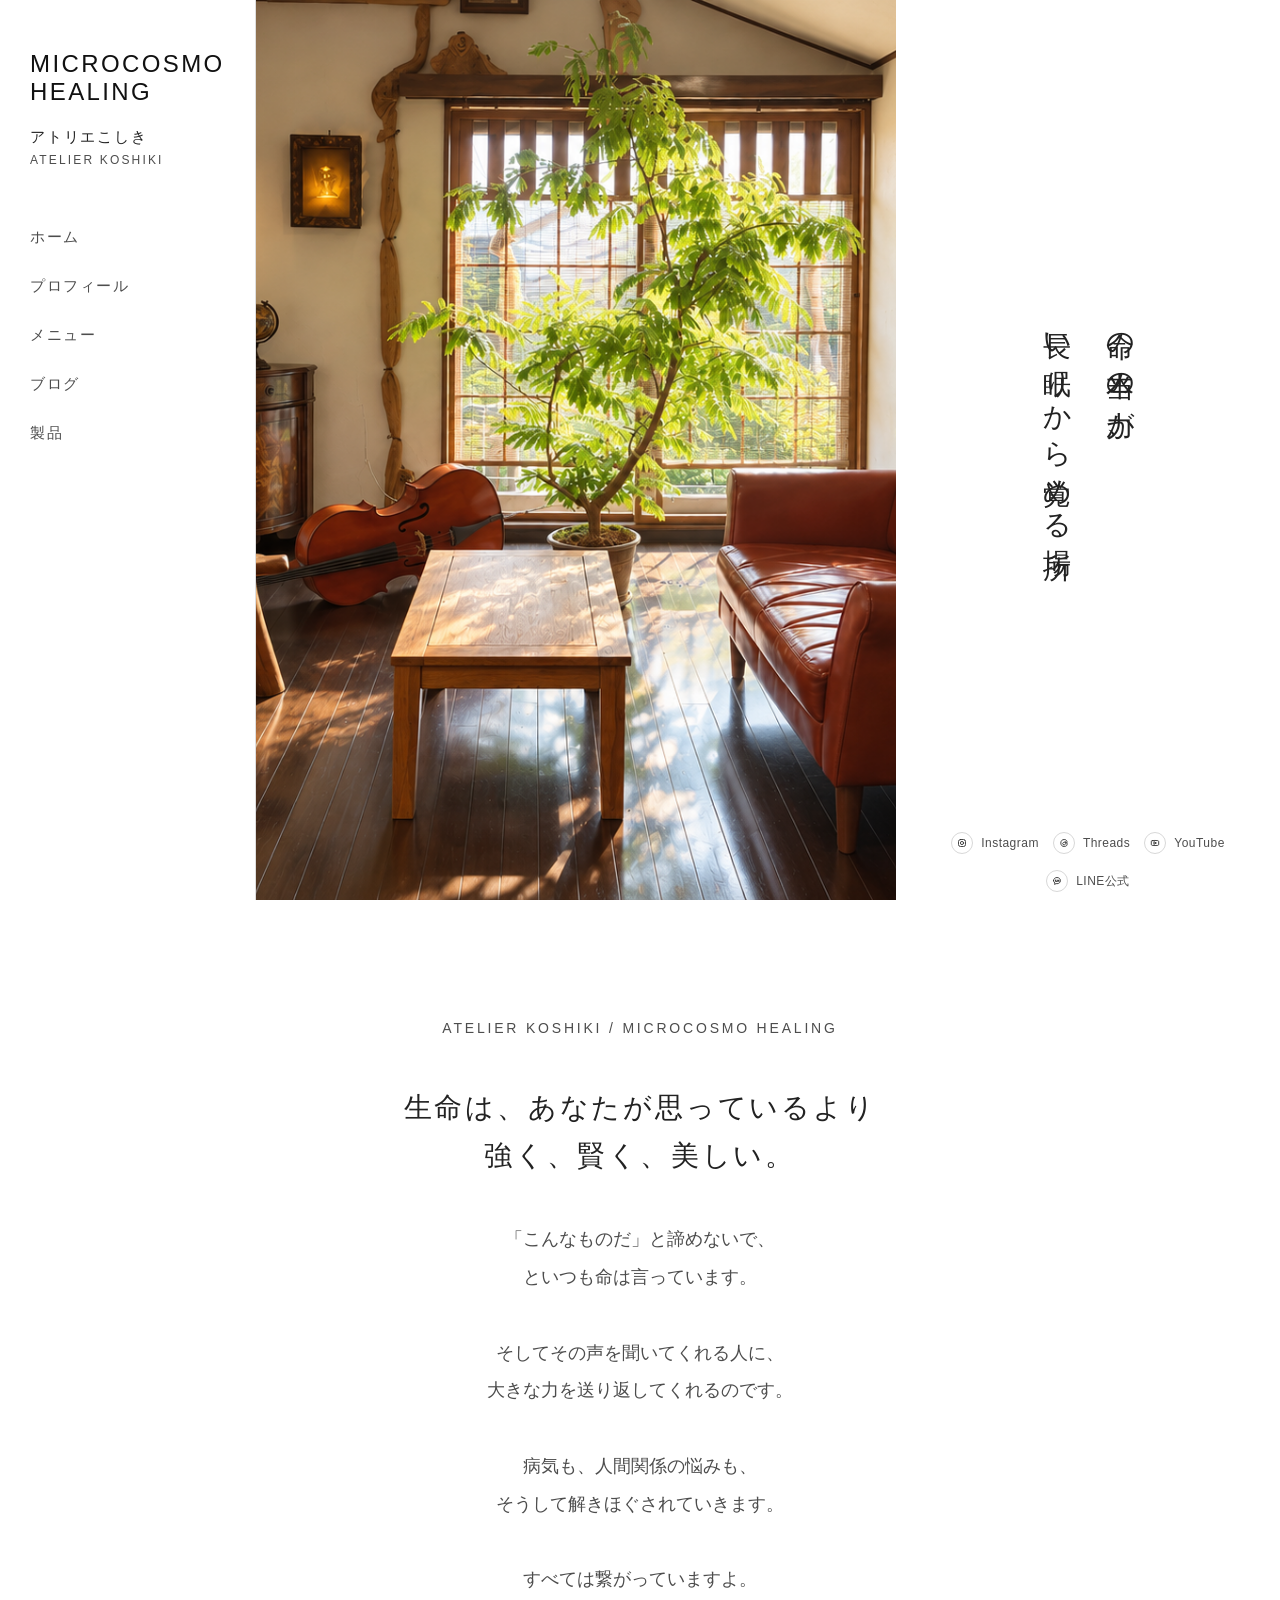
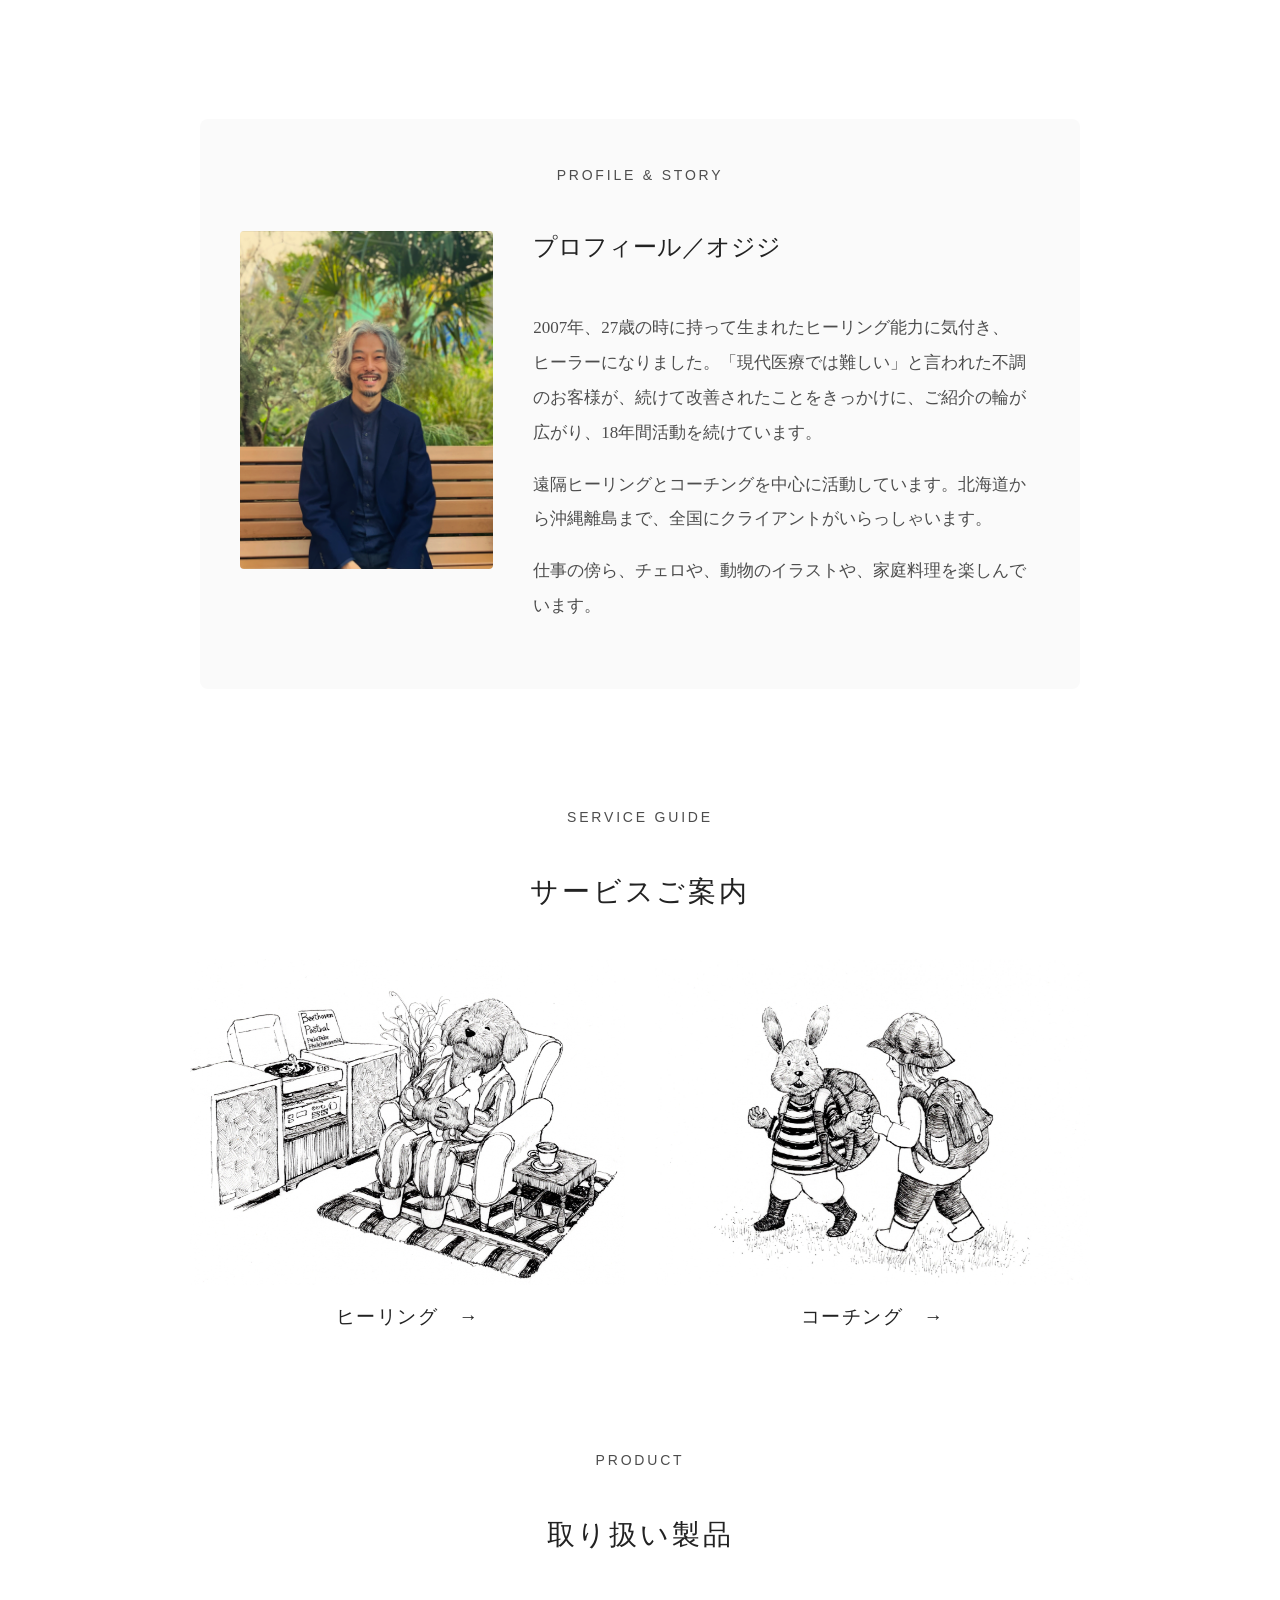
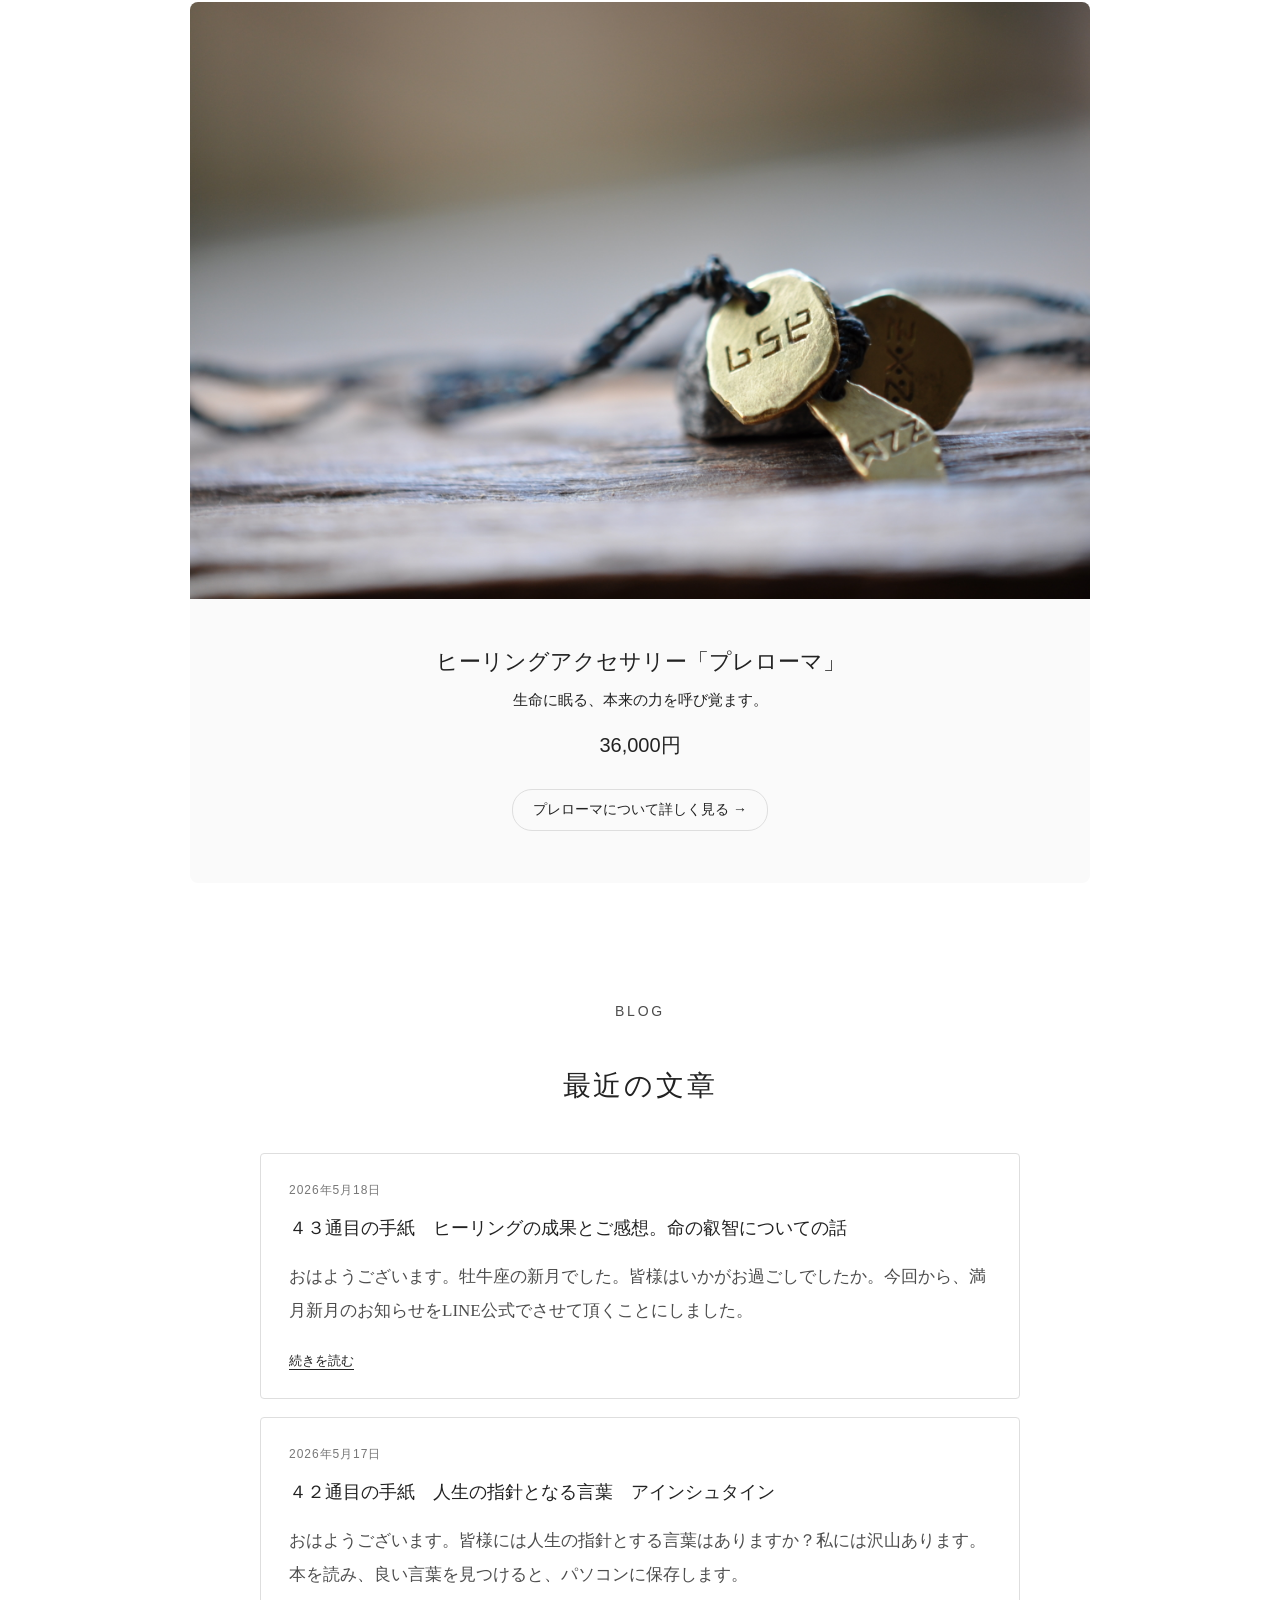
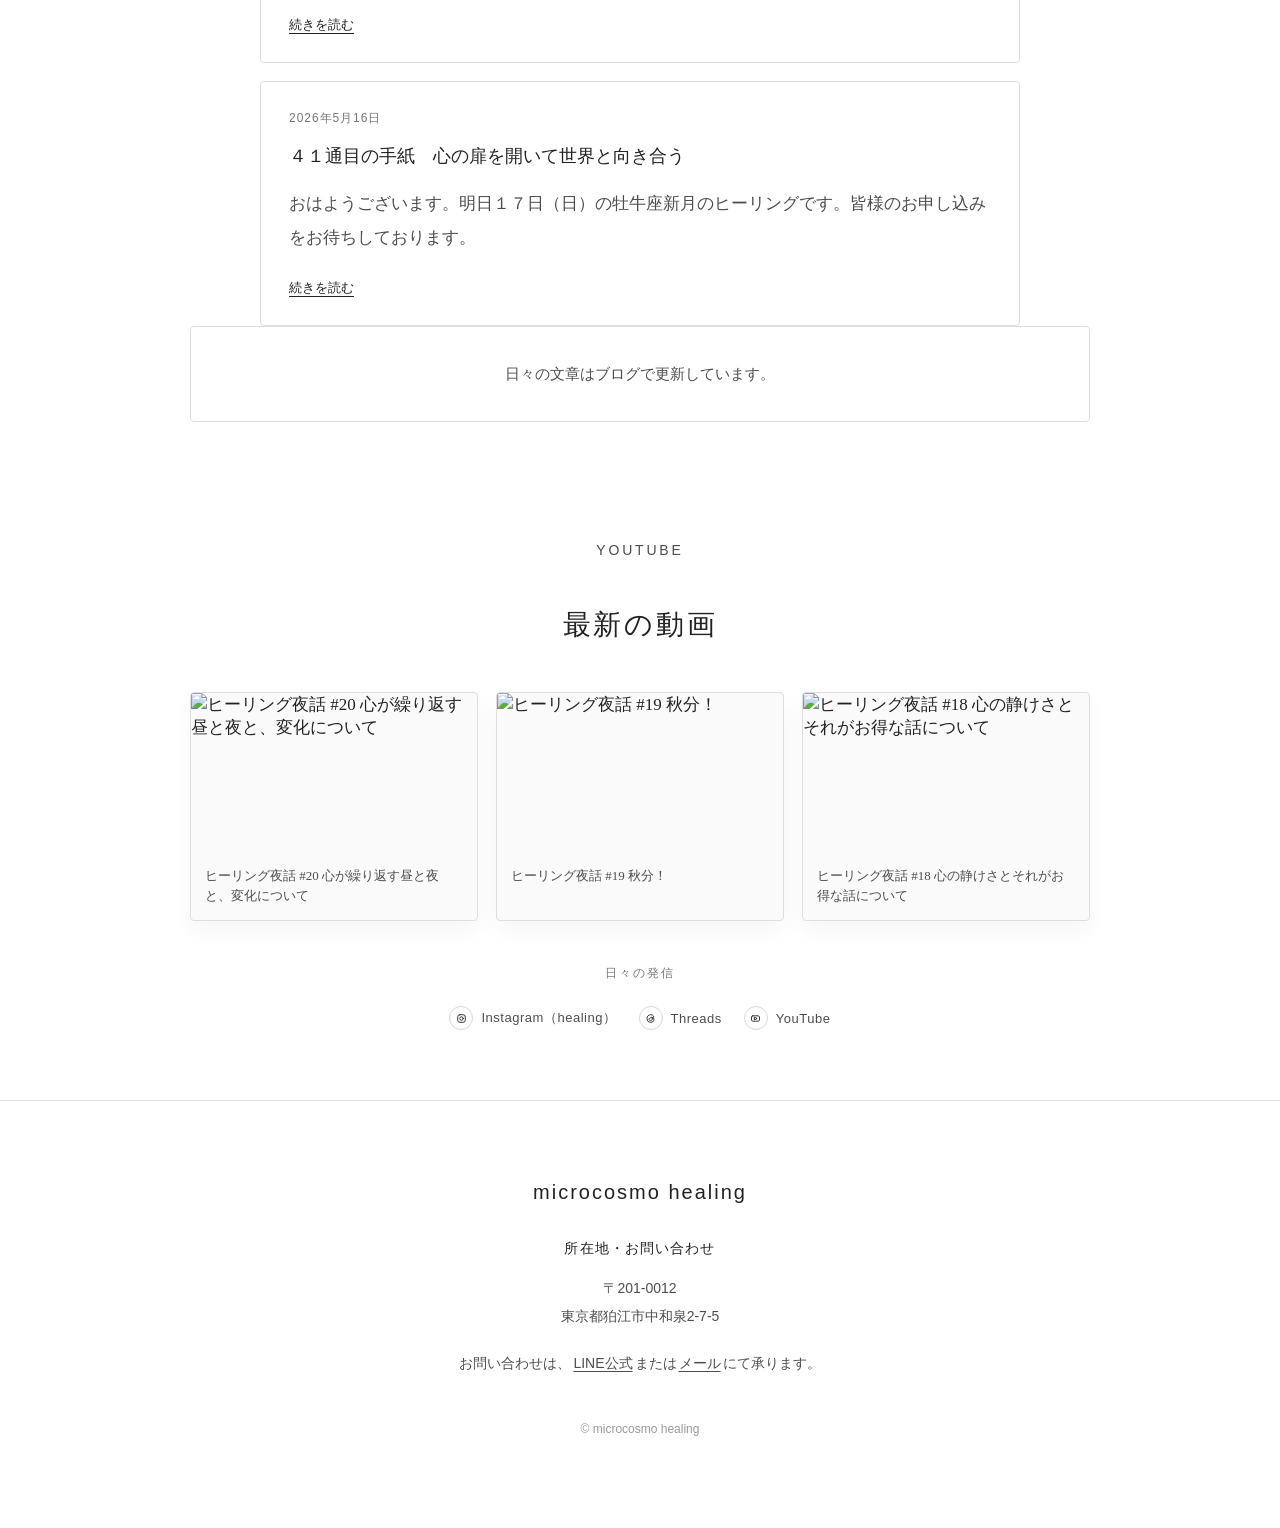
==== index.html @ afe5baf4 "Simplify Preloma product section" ====
<!DOCTYPE html>
<html lang="ja">
<head>
<meta charset="UTF-8">
<meta name="viewport" content="width=device-width, initial-scale=1.0">
<title>アトリエこしき | MICROCOSMO HEALING</title>
<script src="./analytics.js" defer></script>
<style>
  :root {
    --text-color: #222222;
    --text-light: #4d4d4d;
    --bg-color: #ffffff;
    --accent: #171717;
    --border: #dedede;
    --space-large: 120px;
    --space-small: 48px;
  }
  
  body {
    margin: 0;
    padding: 0;
    background-color: var(--bg-color);
    color: var(--text-color);
    font-family: "Yu Mincho", "MS Mincho", "Hiragino Mincho ProN", serif;
    font-size: 17px;
    overflow-x: hidden;
    line-break: strict;
  }

  /* --- Hero Section --- */
  .hero-container {
    display: grid;
    grid-template-columns: 1fr 2.5fr 1.5fr;
    min-height: 100svh;
    width: 100vw;
  }

  .sidebar {
    padding: 50px 30px;
    display: flex;
    flex-direction: column;
    border-right: 1px solid var(--border);
    position: relative;
    background-color: var(--bg-color);
    z-index: 10;
  }
  
  .logo {
    font-size: 24px;
    letter-spacing: 0.1em;
    font-weight: normal;
    margin-bottom: 80px;
    font-family: "Yu Gothic", "Meiryo", sans-serif;
    color: #111;
  }

  .brand-koshiki {
    color: var(--text-light);
    font-family: "Yu Gothic", "Meiryo", sans-serif;
    font-size: 12px;
    letter-spacing: 0.18em;
    line-height: 1.7;
    margin: -62px 0 58px;
  }

  .brand-koshiki span {
    color: var(--text-color);
    display: block;
    font-size: 15px;
    letter-spacing: 0.12em;
  }
  
  .menu {
    display: flex;
    flex-direction: column;
    gap: 30px;
  }

  .menu-group {
    display: flex;
    flex-direction: column;
    gap: 12px;
  }
  
  .menu a {
    text-decoration: none;
    color: var(--text-light);
    font-size: 15px;
    letter-spacing: 0.1em;
    font-family: "Yu Gothic", "Meiryo", sans-serif;
    transition: color 0.3s, background-color 0.3s, border-color 0.3s;
  }
  
  .menu a:hover {
    color: #000000;
  }

  .menu-group .menu-sub {
    font-size: 13px;
    opacity: 0.78;
    padding-left: 18px;
  }

  .booking-menu {
    margin-top: auto;
    padding-top: 56px;
  }
  
  .line-button {
    display: inline-block;
    background-color: #06c755;
    color: white;
    text-decoration: none;
    font-family: "Yu Gothic", "Meiryo", sans-serif;
    font-weight: bold;
    font-size: 14px;
    padding: 12px 24px;
    border-radius: 20px;
    transition: opacity 0.2s;
    text-align: center;
    box-shadow: 0 4px 12px rgba(6, 199, 85, 0.28);
  }
  
  .line-button:hover {
    opacity: 0.8;
  }

  .text-link {
    color: var(--text-color);
    text-decoration: underline;
    text-decoration-thickness: 1px;
    text-underline-offset: 4px;
  }

  .profile-actions {
    display: flex;
    flex-wrap: wrap;
    gap: 14px;
    margin-top: 24px;
  }

  .secondary-button {
    display: inline-block;
    color: var(--text-color);
    border: 1px solid var(--border);
    text-decoration: none;
    font-family: "Yu Gothic", "Meiryo", sans-serif;
    font-size: 14px;
    padding: 11px 20px;
    border-radius: 20px;
    transition: border-color 0.2s, color 0.2s;
  }

  .secondary-button:hover {
    border-color: #bbb;
    color: #000;
  }

  .quiet-cta {
    display: flex;
    justify-content: center;
    flex-wrap: wrap;
    gap: 14px;
    margin-top: var(--space-small);
  }

  .recommend-note {
    color: var(--text-light);
    font-size: 15px;
    line-height: 2;
    margin: var(--space-small) 0 0;
    text-align: center;
  }

  .intro-note {
    text-align: center;
    color: var(--text-light);
    font-size: 15px;
    line-height: 2;
    margin-bottom: var(--space-small);
  }

  .bridge-note {
    color: var(--text-light);
    font-size: 15.5px;
    line-height: 2.1;
    max-width: 680px;
    margin: 0 auto var(--space-small);
    text-align: center;
  }

  .bridge-note strong {
    color: var(--text-color);
    font-weight: normal;
  }

  .quiet-message {
    max-width: 760px;
    margin: 0 auto;
    text-align: center;
  }

  .quiet-message h2 {
    font-size: 25px;
    font-weight: normal;
    letter-spacing: 0.1em;
    line-height: 1.8;
    margin: 0 0 var(--space-small);
  }

  .quiet-message p {
    color: var(--text-light);
    font-size: 15.5px;
    line-height: 2.15;
    margin: 0 auto var(--space-small);
    max-width: 650px;
  }

  .fit-list {
    display: grid;
    gap: 14px;
    list-style: none;
    margin: var(--space-small) auto 0;
    max-width: 620px;
    padding: 0;
    text-align: left;
  }

  .fit-list li {
    border-left: 2px solid var(--border);
    color: var(--text-light);
    font-size: 15.5px;
    line-height: 1.9;
    padding-left: 18px;
  }

  .trial-copy {
    text-align: center;
    color: var(--text-light);
    font-size: 15.5px;
    line-height: 2;
    margin: 0 auto;
    max-width: 560px;
  }

  .dandelion-accent {
    display: block;
    width: min(72vw, 375px);
    height: auto;
    margin: 0 auto var(--space-small);
    opacity: 0.92;
  }

  .keep-line {
    display: inline-block;
  }

  .target-groups {
    display: grid;
    grid-template-columns: repeat(3, 1fr);
    gap: 34px;
    max-width: 780px;
    margin: 0 auto;
  }

  #voices {
    max-width: 1080px;
  }

  #voices .target-groups {
    max-width: 1040px;
    gap: 30px;
  }

  .target-group h3 {
    color: var(--text-color);
    font-size: 17px;
    font-weight: normal;
    letter-spacing: 0.08em;
    margin: 0 0 18px;
    padding-bottom: 12px;
    border-bottom: 1px solid var(--border);
  }

  .target-group h3 span {
    display: inline-block;
    color: var(--text-light);
    font-family: "Yu Gothic", "Meiryo", sans-serif;
    font-size: 12px;
    letter-spacing: 0.04em;
    line-height: 1.7;
    margin-top: 6px;
  }

  .target-list {
    display: grid;
    gap: 14px;
    padding: 0;
    list-style: none;
  }

  .target-list li {
    color: var(--text-light);
    font-size: 15.5px;
    line-height: 1.9;
    padding: 0 0 0 18px;
    position: relative;
  }

  .target-list strong {
    color: var(--text-color);
    font-weight: 700;
    background: linear-gradient(transparent 62%, rgba(6, 199, 85, 0.18) 62%);
  }

  .target-list li::before {
    content: "";
    width: 5px;
    height: 5px;
    border-radius: 50%;
    background: var(--accent);
    opacity: 0.75;
    position: absolute;
    left: 0;
    top: 12px;
  }

  .concept-detail {
    max-width: 760px;
    margin: var(--space-small) auto 0;
    color: var(--text-color);
    font-size: 16px;
    line-height: 2.1;
    text-align: center;
  }

  .concept-detail p {
    margin: 0 0 var(--space-small);
  }

  .concept-list {
    list-style: none;
    margin: var(--space-small) auto 0;
    padding: 0;
  }

  .concept-list li {
    color: var(--text-light);
    font-size: 15.5px;
    line-height: 2;
  }

  .expectation-title {
    font-size: 22px;
    font-weight: normal;
    letter-spacing: 0.1em;
    line-height: 1.7;
    margin: 0 0 var(--space-small);
  }

  .expectation-title.green {
    color: #1f8f55;
  }

  .expectation-title.pink {
    color: #d36b88;
  }

  .expectation-grid {
    display: grid;
    grid-template-columns: 1fr 1fr;
    gap: 48px;
    max-width: 820px;
    margin: 0 auto;
  }

  .expectation-grid .concept-detail {
    margin: 0 auto;
  }

  .thought-list {
    margin: 26px auto;
    padding: 26px 30px;
    max-width: 560px;
    background: #fafafa;
    border-left: 2px solid var(--border);
    color: var(--text-color);
    line-height: 2;
  }

  .blog-intro {
    text-align: center;
    color: var(--text-light);
    font-size: 17px;
    line-height: 2;
    max-width: 680px;
    margin: 0 auto var(--space-small);
  }

  .blog-grid {
    display: grid;
    grid-template-columns: 1fr;
    gap: 18px;
    max-width: 760px;
    margin: 0 auto;
  }

  .blog-card {
    border: 1px solid var(--border);
    padding: 28px;
    background: var(--bg-color);
    border-radius: 4px;
    display: flex;
    flex-direction: column;
    min-height: 0;
  }

  .blog-card h3 {
    font-size: 18px;
    font-weight: normal;
    line-height: 1.7;
    margin: 0 0 16px;
  }

  .blog-date {
    color: #777;
    font-family: "Yu Gothic", "Meiryo", sans-serif;
    font-size: 12px;
    letter-spacing: 0.08em;
    margin-bottom: 14px;
  }

  .blog-card p {
    color: var(--text-light);
    font-size: 17px;
    line-height: 2;
    margin: 0 0 24px;
  }

  .blog-card h3 a {
    color: var(--text-color);
    text-decoration: none;
  }

  .blog-card h3 a:hover {
    text-decoration: underline;
    text-underline-offset: 5px;
  }

  .read-more {
    color: var(--text-color);
    font-family: "Yu Gothic", "Meiryo", sans-serif;
    font-size: 13px;
    margin-top: auto;
    text-decoration: underline;
    text-decoration-thickness: 1px;
    text-underline-offset: 4px;
  }

  .blog-fallback {
    border: 1px solid var(--border);
    background: var(--bg-color);
    border-radius: 4px;
    padding: 32px;
    text-align: center;
  }

  .blog-fallback p {
    color: var(--text-light);
    font-size: 15px;
    line-height: 2;
    margin: 0;
  }

  .latest-videos {
    max-width: 980px;
    margin: var(--space-small) auto 0;
    display: grid;
    grid-template-columns: repeat(3, minmax(0, 1fr));
    gap: 18px;
  }

  .latest-video-card {
    display: block;
    overflow: hidden;
    border: 1px solid var(--border);
    border-radius: 4px;
    background: #fafafa;
    box-shadow: 0 10px 24px rgba(0, 0, 0, 0.04);
    color: inherit;
    text-decoration: none;
  }

  .latest-video-card img {
    display: block;
    width: 100%;
    aspect-ratio: 16 / 9;
    object-fit: cover;
  }

  .latest-video-card span {
    display: block;
    padding: 12px 14px 14px;
    color: var(--text-light);
    font-size: 13px;
    line-height: 1.55;
  }

  .youtube-section-title {
    margin-top: var(--space-large);
  }

  .youtube-section-heading {
    margin-bottom: 0;
  }

  .social-section {
    padding: 44px 20px 64px;
    max-width: 900px;
    margin: 0 auto;
    text-align: center;
    font-family: "Yu Gothic", "Meiryo", sans-serif;
  }

  .social-heading {
    color: #777;
    font-size: 12px;
    font-weight: normal;
    letter-spacing: 0.16em;
    margin: 0 0 18px;
  }

  .social-links {
    display: flex;
    justify-content: center;
    align-items: center;
    flex-wrap: wrap;
    gap: 10px 18px;
  }

  .social-link {
    display: inline-flex;
    align-items: center;
    gap: 8px;
    color: var(--text-light);
    text-decoration: none;
    font-size: 13px;
    letter-spacing: 0.04em;
    padding: 6px 2px;
    transition: color 0.2s;
  }

  .social-link:hover {
    color: var(--text-color);
  }

  .social-icon {
    display: inline-flex;
    align-items: center;
    justify-content: center;
    width: 22px;
    height: 22px;
    border: 1px solid #d8d8d8;
    border-radius: 50%;
    color: #333;
    line-height: 1;
    transition: border-color 0.2s, color 0.2s;
  }

  .social-icon svg {
    width: 13px;
    height: 13px;
    display: block;
    stroke: currentColor;
  }

  .social-link:hover .social-icon {
    border-color: #bbb;
    color: #222;
  }

  .hero-social {
    margin-top: 22px;
    padding-top: 18px;
    border-top: 1px solid var(--border);
    font-family: "Yu Gothic", "Meiryo", sans-serif;
  }

  .hero-social .social-heading {
    margin-bottom: 12px;
    text-align: left;
  }

  .hero-social .social-links {
    justify-content: flex-start;
    gap: 8px 14px;
  }

  .hero-social .social-link {
    font-size: 12px;
    padding: 4px 0;
  }

  .hero-social .social-icon {
    width: 20px;
    height: 20px;
  }

  .hero-social .social-icon svg {
    width: 12px;
    height: 12px;
  }

  .image-area {
    background-image: url('images/atelier-koshiki-room.png');
    background-size: cover; 
    background-position: center;
  }

  .text-area {
    display: flex;
    flex-direction: row-reverse;
    justify-content: center;
    align-items: center;
    gap: clamp(32px, 5vw, 72px);
    padding: 40px 40px 96px;
    background-color: var(--bg-color);
    position: relative;
  }

  .hero-heading {
    align-items: flex-start;
    display: flex;
    flex-direction: row-reverse;
    font-family: inherit;
    font-size: 28px;
    font-weight: normal;
    gap: 0.55em;
    letter-spacing: 0.1em;
    line-height: 1.7;
    margin: 0;
    text-align: center;
  }

  .hero-title-main,
  .hero-title-secondary {
    display: block;
    writing-mode: vertical-rl;
  }

  .hero-title-emphasis {
    font-size: inherit;
  }

  .hero-social-visual {
    position: absolute;
    left: 50%;
    bottom: 4px;
    width: max-content;
    max-width: calc(100% - 40px);
    margin: 0;
    padding-top: 0;
    border-top: none;
    transform: translateX(-50%);
    text-align: center;
  }

  .hero-social-visual .social-heading {
    text-align: center;
  }

  .hero-social-visual .social-links {
    justify-content: center;
  }

  .life-statement {
    max-width: 790px;
    margin: 0 auto;
    text-align: center;
  }

  .life-statement h2 {
    font-size: 28px;
    font-weight: normal;
    letter-spacing: 0.1em;
    line-height: 1.7;
    margin: 0 0 42px;
  }

  .life-statement .life-message {
    color: var(--text-light);
    font-size: 18px;
    line-height: 2.1;
    margin: 0 auto;
    max-width: 650px;
  }

  /* --- Common Section Styles --- */
  section {
    padding: 0 20px;
    max-width: 900px;
    margin: var(--space-large) auto 0;
  }

  .section-title {
    font-family: "Yu Gothic", "Meiryo", sans-serif;
    font-size: 14px;
    color: var(--text-light);
    letter-spacing: 0.2em;
    text-align: center;
    margin-bottom: var(--space-small);
    text-transform: uppercase;
  }

  .section-heading {
    text-align: center;
    font-size: 28px;
    letter-spacing: 0.1em;
    margin-bottom: var(--space-small);
    font-weight: normal;
    text-wrap: pretty;
  }

  /* --- Concept Section --- */
  .concept-text {
    text-align: center;
    line-height: 2.2;
    font-size: 16px;
    margin-bottom: var(--space-small);
  }

  /* --- Flow Section --- */
  .flow-container {
    display: flex;
    flex-direction: column;
    gap: 40px;
  }

  .flow-step {
    display: flex;
    align-items: flex-start;
    gap: 30px;
    background: #fafafa;
    padding: 40px;
    border-radius: 4px;
  }

  .step-num {
    font-family: "Yu Gothic", "Meiryo", sans-serif;
    font-size: 32px;
    color: #ddd;
    font-weight: bold;
    line-height: 1;
  }

  .flow-step h3 {
    margin: 0 0 15px 0;
    font-size: 20px;
    font-weight: normal;
  }

  .flow-step p {
    margin: 0;
    line-height: 1.8;
    color: var(--text-light);
  }

  .faq-card h3 {
    color: var(--text-color);
    font-size: 17px !important;
    line-height: 1.7;
  }

  .faq-card p,
  .flow-step p,
  .menu-card p,
  .special-package p {
    color: var(--text-light) !important;
    font-size: 15.5px !important;
    line-height: 1.9 !important;
  }

  /* --- Service guide --- */
  .service-guide-grid {
    display: grid;
    grid-template-columns: 1fr 1fr;
    gap: 30px;
    align-items: start;
  }

  .service-guide-link {
    display: block;
    color: inherit;
    text-align: center;
    text-decoration: none;
  }

  .service-guide-art {
    aspect-ratio: 4 / 3;
    overflow: hidden;
    background: #fff;
  }

  .service-guide-art img {
    display: block;
    width: 100%;
    height: 100%;
    object-fit: cover;
    cursor: pointer;
    transition: opacity 0.2s ease;
  }

  .service-guide-label {
    display: inline-block;
    margin-top: 18px;
    font-size: 19px;
    font-weight: normal;
    letter-spacing: 0.08em;
    line-height: 1.5;
    text-underline-offset: 5px;
  }

  @media (hover: hover) {
    .service-guide-link:hover .service-guide-art img {
      opacity: 0.92;
    }

    .service-guide-link:hover .service-guide-label {
      text-decoration: underline;
      text-decoration-thickness: 1px;
    }
  }

  .profile-content p {
    font-size: 17px !important;
    line-height: 2.05 !important;
  }

  .product-content .product-description {
    font-size: 17px !important;
    line-height: 1.95 !important;
  }

  .menu-items .menu-note {
    display: block;
    padding-left: 1em;
    font-size: 14px;
  }

  @media (max-width: 768px) {
    :root {
      --space-large: 68px;
      --space-small: 34px;
    }
    body {
      font-size: 17px;
      overflow-wrap: normal;
      word-break: normal;
      line-break: strict;
    }
    .service-guide-grid {
      grid-template-columns: 1fr;
      gap: 36px;
    }
    .expectation-grid {
      grid-template-columns: 1fr;
      gap: 42px;
    }
    .hero-container {
      display: grid;
      grid-template-columns: 1fr;
      grid-template-rows: auto 50vh auto;
      height: auto;
    }
    .sidebar {
      border-right: none;
      border-bottom: 1px solid var(--border);
      padding: 30px 20px;
      align-items: center;
    }
    .logo {
      margin-bottom: 30px;
      padding: 0;
      text-align: center;
      font-size: 26px;
    }
    .brand-koshiki { margin: -16px 0 30px; text-align: center; }
    .menu {
      flex-direction: row;
      flex-wrap: wrap;
      justify-content: center;
      margin-bottom: 30px;
      padding: 0;
      gap: 16px 18px;
    }
    .booking-menu {
      margin-top: auto;
      padding-top: 0;
      text-align: center;
    }
    .image-area {
      min-height: 0;
    }
    .text-area {
      padding: 60px 20px 46px;
      flex-direction: column;
      gap: 28px;
    }
    .hero-heading { font-size: 27px; gap: 0.42em; line-height: 1.65; }
    .life-statement h2 { font-size: 27px; line-height: 1.65; }
    .life-statement .life-message { font-size: 17px; }
    .sub-text {
      font-size: 18px;
      line-height: 1.95;
      letter-spacing: 0.03em;
    }
    .menu a { font-size: 14px; letter-spacing: 0.08em; }
    .menu-group { align-items: center; flex-direction: row; gap: 12px; }
    .menu-group .menu-sub { padding-left: 0; }
    section { padding: 0 20px; }
    .section-title { font-size: 15px; }
    .section-heading { font-size: 27px; margin-bottom: var(--space-small); line-height: 1.6; }
    .section-heading,
    .hero-heading,
    .line-button,
    .menu a,
    .target-group h3,
    .menu-card h3,
    .special-package h3,
    .blog-card h3 {
      word-break: keep-all;
      overflow-wrap: normal;
    }
    .hero-social { margin-top: 24px; padding-top: 16px; width: min(100%, 340px); }
    .hero-social .social-heading { text-align: center; }
    .hero-social .social-links { justify-content: center; }
    .hero-social-visual {
      position: static;
      transform: none;
      max-width: 100%;
      width: min(100%, 340px);
    }
    .target-groups { grid-template-columns: 1fr; gap: 30px; max-width: 540px; }
    .target-list { gap: 13px; }
    .thought-list { padding: 22px 20px; }
    .blog-card { min-height: 0; padding: 24px 22px; }
    .blog-card h3 { font-size: 17px; line-height: 1.65; }
    .blog-card p { font-size: 14px; line-height: 1.8; }
    .latest-videos { grid-template-columns: 1fr; gap: 18px; margin-top: var(--space-small); max-width: 520px; }
    .latest-video-card { min-height: 44px; }
    .social-section { padding: var(--space-small) 20px var(--space-large); }
    .social-links { gap: 8px 16px; }
    .social-link { font-size: 14px; }
    .flow-step { flex-direction: column; gap: 15px; padding: 30px 20px; }
    .faq-grid { grid-template-columns: 1fr !important; }
    .faq-card { padding: 24px 20px !important; }
    .faq-card h3 { font-size: 18px !important; }
    .faq-card p,
    .flow-step p,
    .menu-card p,
    .special-package p,
    .profile-content p,
    .product-content p { font-size: 17px !important; line-height: 1.95 !important; }
    .intro-note,
    .bridge-note,
    .quiet-message p,
    .recommend-note,
    .menu-guide,
    .menu-description,
    .concept-detail,
    .concept-text,
    .blog-intro { font-size: 17px; line-height: 2; }
    .quiet-message h2 { font-size: 24px; line-height: 1.7; }
    .fit-list li,
    .trial-copy { font-size: 17px; }
    .dandelion-accent { width: min(82vw, 330px); margin-bottom: var(--space-small); }
    .target-group h3 { font-size: 19px; }
    .target-group h3 span { font-size: 13px; }
    .target-list li,
    .concept-list li { font-size: 17px; line-height: 1.9; }
    .line-button,
    .secondary-button {
      min-height: 48px;
      box-sizing: border-box;
      font-size: 16px;
      border-radius: 24px;
      max-width: 100%;
      white-space: normal;
    }
    .latest-video-card span { font-size: 14px; line-height: 1.65; }
    .menu-card h3 { font-size: 20px; }
    .service-guide-label { margin-top: 16px; font-size: 18px; }
    .expectation-title { font-size: 22px; }
    #concept,
    #menu,
    #blog,
    #product { padding-top: 0 !important; padding-bottom: 0 !important; }
    #profile { margin: var(--space-large) auto 0 !important; padding: var(--space-small) 20px !important; }
    .special-package { padding: var(--space-small) 20px; }
    .special-package h3 {
      font-size: 21px;
      letter-spacing: 0.04em;
      line-height: 1.7;
    }
    .special-package .package-name { font-size: 26px; }
  }

  .menu-card {
    border: 1px solid var(--border);
    padding: 30px;
    display: flex;
    flex-direction: column;
  }

  .menu-card h3 {
    margin: 0 0 10px 0;
    font-size: 18px;
    font-weight: normal;
  }

  .menu-price {
    font-family: "Yu Gothic", "Meiryo", sans-serif;
    font-size: 24px;
    margin-bottom: 15px;
  }

  .menu-price span {
    font-size: 14px;
    margin-left: 5px;
  }

  .menu-card p {
    margin: 0;
    font-size: 14px;
    color: var(--text-light);
    line-height: 1.6;
  }

  .special-package {
    background: #fafafa;
    color: var(--text-color);
    border: 1px solid var(--border);
    padding: 50px;
    text-align: center;
    border-radius: 4px;
  }

  .special-package h3 {
    margin: 0 0 20px 0;
    font-size: 22px;
    font-weight: normal;
    letter-spacing: 0.1em;
    line-height: 1.6;
  }

  .special-package h3 .no-break {
    display: inline-block;
    white-space: nowrap;
  }

  .special-package .package-name {
    color: var(--text-color);
    font-size: 24px;
    letter-spacing: 0.1em;
    margin-bottom: 20px;
    text-align: center;
  }

  .special-package .price {
    font-family: "Yu Gothic", "Meiryo", sans-serif;
    font-size: 36px;
    margin-bottom: 30px;
  }

  .special-package .price span {
    font-size: 16px;
    margin-left: 5px;
  }

  .special-package p {
    font-size: 15px;
    line-height: 2;
    color: var(--text-light);
    margin: 0 auto 15px auto;
    max-width: 600px;
    text-align: left;
  }

  /* --- Footer --- */
  footer {
    text-align: center;
    padding: 80px 20px;
    border-top: 1px solid var(--border);
    font-family: "Yu Gothic", "Meiryo", sans-serif;
  }

  .footer-logo {
    font-size: 20px;
    letter-spacing: 0.1em;
    margin-bottom: 30px;
  }

  .footer-contact {
    font-size: 14px;
    color: var(--text-light);
    line-height: 2;
    margin-bottom: 40px;
  }

  .footer-contact-title {
    color: var(--text-color);
    letter-spacing: 0.08em;
    margin-bottom: 12px;
  }

  .footer-address,
  .footer-inquiry {
    margin: 0;
  }

  .footer-inquiry {
    margin-top: 14px;
  }

  .footer-contact a {
    color: inherit;
    display: inline-block;
    padding: 5px 2px;
    text-decoration: underline;
    text-underline-offset: 3px;
  }

</style>
</head>
<body>

  <!-- ヒーローセクション -->
  <div class="hero-container" id="top">
    <div class="sidebar">
      <div class="logo">MICROCOSMO<br>HEALING</div>
      <div class="brand-koshiki"><span>アトリエこしき</span>ATELIER KOSHIKI</div>
      <nav class="menu">
        <a href="#top">ホーム</a>
        <a href="#profile">プロフィール</a>
        <a href="#menu">メニュー</a>
        <a href="#blog">ブログ</a>
        <a href="#product">製品</a>
      </nav>
    </div>
    <div class="image-area"></div>
    <div class="text-area">
      <h1 class="hero-heading"><span class="hero-title-main"><span class="hero-title-emphasis">命</span>の本当の力が、</span><span class="hero-title-secondary">長い眠りから覚める場所</span></h1>
      <div class="hero-social hero-social-visual" aria-label="SNSリンク">
        <div class="social-links">
          <a class="social-link" href="https://www.instagram.com/ojiji838861/" target="_blank" rel="noopener noreferrer" aria-label="Instagram healing">
            <span class="social-icon" aria-hidden="true">
              <svg viewBox="0 0 24 24" fill="none" stroke-width="1.8" stroke-linecap="round" stroke-linejoin="round">
                <rect x="5" y="5" width="14" height="14" rx="4"></rect>
                <circle cx="12" cy="12" r="3.2"></circle>
                <circle cx="16.7" cy="7.3" r="0.7" fill="currentColor" stroke="none"></circle>
              </svg>
            </span>
            <span>Instagram</span>
          </a>
          <a class="social-link" href="https://www.threads.com/@ojiji838861" target="_blank" rel="noopener noreferrer" aria-label="Threads">
            <span class="social-icon" aria-hidden="true">
              <svg viewBox="0 0 24 24" fill="none" stroke-width="1.8" stroke-linecap="round" stroke-linejoin="round">
                <path d="M18.2 8.6c-1.1-2.3-3-3.6-5.8-3.6-4.1 0-6.8 2.8-6.8 7.1 0 4.2 2.6 6.9 6.8 6.9 3.5 0 5.9-1.9 5.9-4.6 0-2.4-1.9-3.9-5-3.9-2.4 0-4 1.1-4 2.8 0 1.4 1.1 2.4 2.8 2.4 2.2 0 3.5-1.5 3.5-4"></path>
                <path d="M14.2 9.6c1.6.2 3 .7 4.2 1.5"></path>
              </svg>
            </span>
            <span>Threads</span>
          </a>
          <a class="social-link" href="https://www.youtube.com/channel/UCF8-MRN8sAWfQBS_Z3cdmgA" target="_blank" rel="noopener noreferrer" aria-label="YouTube">
            <span class="social-icon" aria-hidden="true">
              <svg viewBox="0 0 24 24" fill="none" stroke-width="1.8" stroke-linecap="round" stroke-linejoin="round">
                <path d="M6.5 7.2c3.6-.4 7.4-.4 11 0 1 .1 1.8.9 1.9 1.9.2 1.9.2 3.9 0 5.8-.1 1-.9 1.8-1.9 1.9-3.6.4-7.4.4-11 0-1-.1-1.8-.9-1.9-1.9-.2-1.9-.2-3.9 0-5.8.1-1 .9-1.8 1.9-1.9Z"></path>
                <path d="m10.5 9.7 4.4 2.3-4.4 2.3Z"></path>
              </svg>
            </span>
            <span>YouTube</span>
          </a>
          <a class="social-link" href="https://lin.ee/x2WpMEs" target="_blank" rel="noopener noreferrer" aria-label="LINE公式">
            <span class="social-icon" aria-hidden="true">
              <svg viewBox="0 0 24 24" fill="none" stroke-width="1.8" stroke-linecap="round" stroke-linejoin="round">
                <path d="M5 11.2c0-3.4 3.1-6.2 7-6.2s7 2.8 7 6.2-3.1 6.2-7 6.2c-.6 0-1.2-.1-1.8-.2l-3.1 1.6.8-2.8C6.1 14.9 5 13.2 5 11.2Z"></path>
                <path d="M9 10v3h2"></path>
                <path d="M12.2 10v3"></path>
                <path d="M14 13v-3l2 3v-3"></path>
              </svg>
            </span>
            <span>LINE公式</span>
          </a>
        </div>
      </div>
    </div>
  </div>

  <section id="life">
    <div class="section-title">Atelier Koshiki / Microcosmo Healing</div>
    <div class="life-statement">
      <h2>生命は、あなたが思っているより<br>強く、賢く、美しい。</h2>
      <p class="life-message">「こんなものだ」と諦めないで、<br>といつも命は言っています。<br><br>そしてその声を聞いてくれる人に、<br>大きな力を送り返してくれるのです。<br><br>病気も、人間関係の悩みも、<br>そうして解きほぐされていきます。<br><br>すべては繋がっていますよ。</p>
    </div>
  </section>

  <!-- Profile Section -->
  <section id="profile" style="background-color: #fafafa; border-radius: 8px; margin: var(--space-large) auto 0; padding: var(--space-small) 40px; max-width: 800px;">
    <div class="section-title">Profile &amp; Story</div>
    <div class="profile-container" style="display: flex; gap: 40px; align-items: flex-start; flex-wrap: wrap;">
      <div class="profile-image" style="flex: 1; min-width: 250px;">
        <!-- profile.jpg として画像を読み込みます -->
        <img src="HP/profile.jpg?v=20260818-bench" alt="プロフィール写真" style="width: 100%; border-radius: 4px; object-fit: cover; filter: brightness(1.14) contrast(0.96) saturate(1.08);">
      </div>
      <div class="profile-content" style="flex: 2; min-width: 300px;">
        <h3 style="font-size: 24px; margin-top: 0; font-weight: normal; margin-bottom: var(--space-small);">プロフィール／オジジ</h3>
        <p style="color: var(--text-light); line-height: 2; font-size: 15px;">
          2007年、27歳の時に持って生まれたヒーリング能力に気付き、ヒーラーになりました。「現代医療では難しい」と言われた不調のお客様が、続けて改善されたことをきっかけに、ご紹介の輪が広がり、18年間活動を続けています。
        </p>
        <p style="color: var(--text-light); line-height: 2; font-size: 15px;">
          遠隔ヒーリングとコーチングを中心に活動しています。北海道から沖縄離島まで、全国にクライアントがいらっしゃいます。
        </p>
        <p style="color: var(--text-light); line-height: 2; font-size: 15px;">
          仕事の傍ら、チェロや、動物のイラストや、家庭料理を楽しんでいます。
        </p>
      </div>
    </div>
  </section>

  <!-- Service guide -->
  <section id="menu">
    <div class="section-title">Service Guide</div>
    <h2 class="section-heading">サービスご案内</h2>

    <div class="service-guide-grid">
      <a class="service-guide-link" href="healing(2).html" aria-label="ヒーリングページへ">
        <div class="service-guide-art"><img src="images/HPの絵/img20261002_11013363.png" alt="レコードを聞く犬の絵" loading="lazy" decoding="async"></div>
        <span class="service-guide-label">ヒーリング　→</span>
      </a>
      <a class="service-guide-link" href="habit_counseling.html" aria-label="コーチングページへ">
        <div class="service-guide-art"><img src="images/HPの絵/27.png" alt="うさぎと子供がリュックを背負っている絵" loading="lazy" decoding="async"></div>
        <span class="service-guide-label">コーチング　→</span>
      </a>
    </div>

  </section>

  <!-- Product Section -->
  <section id="product">
    <div class="section-title">Product</div>
    <h2 class="section-heading">取り扱い製品</h2>

    <div class="product-container" style="display: flex; flex-direction: column; background-color: #fafafa; border-radius: 8px; overflow: hidden;">
      <div class="product-image" style="width: 100%; min-width: 0;">
        <img src="HP/product.jpg" alt="ヒーリングアクセサリー プレローマ" loading="lazy" decoding="async" style="display: block; width: 100%; height: auto;">
      </div>
      <div class="product-content" style="width: 100%; box-sizing: border-box; min-width: 0; padding: 48px 40px 52px; text-align: center;">
        <h3 style="font-size: 22px; font-weight: normal; margin: 0 0 14px;">ヒーリングアクセサリー「プレローマ」</h3>
        <p style="font-size: 15px; color: var(--text-color); margin: 0 0 22px; white-space: nowrap;">生命に眠る、本来の力を呼び覚ます。</p>
        <div style="font-family: 'Yu Gothic', 'Meiryo', sans-serif; font-size: 20px; margin-bottom: 30px;">36,000<span>円</span></div>
        <a class="secondary-button" href="pleroma.html">プレローマについて詳しく見る →</a>
      </div>
    </div>
  </section>

  <!-- Blog Section -->
  <section id="blog">
    <div class="section-title">Blog</div>
    <h2 class="section-heading">最近の文章</h2>
    <div class="blog-grid" id="blog-posts" aria-live="polite">
      <article class="blog-card">
        <div class="blog-date">2026年5月18日</div>
        <h3><a href="https://atelierkoshiki.blogspot.com/2026/05/blog-post_18.html" target="_blank" rel="noopener noreferrer">４３通目の手紙　ヒーリングの成果とご感想。命の叡智についての話</a></h3>
        <p>おはようございます。牡牛座の新月でした。皆様はいかがお過ごしでしたか。今回から、満月新月のお知らせをLINE公式でさせて頂くことにしました。</p>
        <a class="read-more" href="https://atelierkoshiki.blogspot.com/2026/05/blog-post_18.html" target="_blank" rel="noopener noreferrer">続きを読む</a>
      </article>
      <article class="blog-card">
        <div class="blog-date">2026年5月17日</div>
        <h3><a href="https://atelierkoshiki.blogspot.com/2026/05/blog-post_17.html" target="_blank" rel="noopener noreferrer">４２通目の手紙　人生の指針となる言葉　アインシュタイン</a></h3>
        <p>おはようございます。皆様には人生の指針とする言葉はありますか？私には沢山あります。本を読み、良い言葉を見つけると、パソコンに保存します。</p>
        <a class="read-more" href="https://atelierkoshiki.blogspot.com/2026/05/blog-post_17.html" target="_blank" rel="noopener noreferrer">続きを読む</a>
      </article>
      <article class="blog-card">
        <div class="blog-date">2026年5月16日</div>
        <h3><a href="https://atelierkoshiki.blogspot.com/2026/05/blog-post_16.html" target="_blank" rel="noopener noreferrer">４１通目の手紙　心の扉を開いて世界と向き合う</a></h3>
        <p>おはようございます。明日１７日（日）の牡牛座新月のヒーリングです。皆様のお申し込みをお待ちしております。</p>
        <a class="read-more" href="https://atelierkoshiki.blogspot.com/2026/05/blog-post_16.html" target="_blank" rel="noopener noreferrer">続きを読む</a>
      </article>
    </div>
    <div class="blog-fallback" id="blog-fallback" style="display: none;">
      <p>日々の文章はブログで更新しています。</p>
    </div>
    <div class="section-title youtube-section-title">YouTube</div>
    <h2 class="section-heading youtube-section-heading">最新の動画</h2>
    <div class="latest-videos" id="youtube-videos" aria-label="YouTube最新動画">
      <!-- YOUTUBE_VIDEOS_START -->
      <a class="latest-video-card" href="https://www.youtube.com/watch?v=4PirSkFBMZo" target="_blank" rel="noopener noreferrer" aria-label="ヒーリング夜話 #20 心が繰り返す昼と夜と、変化についてをYouTubeで開く">
        <img src="https://i.ytimg.com/vi/4PirSkFBMZo/hqdefault.jpg" alt="ヒーリング夜話 #20 心が繰り返す昼と夜と、変化について" loading="lazy">
        <span>ヒーリング夜話 #20 心が繰り返す昼と夜と、変化について</span>
      </a>
      <a class="latest-video-card" href="https://www.youtube.com/watch?v=N273OjKnc00" target="_blank" rel="noopener noreferrer" aria-label="ヒーリング夜話 #19 秋分！をYouTubeで開く">
        <img src="https://i.ytimg.com/vi/N273OjKnc00/hqdefault.jpg" alt="ヒーリング夜話 #19 秋分！" loading="lazy">
        <span>ヒーリング夜話 #19 秋分！</span>
      </a>
      <a class="latest-video-card" href="https://www.youtube.com/watch?v=ZjOOtfeBUlw" target="_blank" rel="noopener noreferrer" aria-label="ヒーリング夜話 #18 心の静けさとそれがお得な話についてをYouTubeで開く">
        <img src="https://i.ytimg.com/vi/ZjOOtfeBUlw/hqdefault.jpg" alt="ヒーリング夜話 #18 心の静けさとそれがお得な話について" loading="lazy">
        <span>ヒーリング夜話 #18 心の静けさとそれがお得な話について</span>
      </a>
      <!-- YOUTUBE_VIDEOS_END -->
    </div>
  </section>

  <div class="social-section" aria-labelledby="social-heading">
    <h2 class="social-heading" id="social-heading">日々の発信</h2>
    <div class="social-links">
      <a class="social-link" href="https://www.instagram.com/ojiji838861/" target="_blank" rel="noopener noreferrer" aria-label="Instagram healing">
        <span class="social-icon" aria-hidden="true">
          <svg viewBox="0 0 24 24" fill="none" stroke-width="1.8" stroke-linecap="round" stroke-linejoin="round">
            <rect x="5" y="5" width="14" height="14" rx="4"></rect>
            <circle cx="12" cy="12" r="3.2"></circle>
            <circle cx="16.7" cy="7.3" r="0.7" fill="currentColor" stroke="none"></circle>
          </svg>
        </span>
        <span>Instagram（healing）</span>
      </a>
      <a class="social-link" href="https://www.threads.com/@ojiji838861" target="_blank" rel="noopener noreferrer" aria-label="Threads">
        <span class="social-icon" aria-hidden="true">
          <svg viewBox="0 0 24 24" fill="none" stroke-width="1.8" stroke-linecap="round" stroke-linejoin="round">
            <path d="M18.2 8.6c-1.1-2.3-3-3.6-5.8-3.6-4.1 0-6.8 2.8-6.8 7.1 0 4.2 2.6 6.9 6.8 6.9 3.5 0 5.9-1.9 5.9-4.6 0-2.4-1.9-3.9-5-3.9-2.4 0-4 1.1-4 2.8 0 1.4 1.1 2.4 2.8 2.4 2.2 0 3.5-1.5 3.5-4"></path>
            <path d="M14.2 9.6c1.6.2 3 .7 4.2 1.5"></path>
          </svg>
        </span>
        <span>Threads</span>
      </a>
      <a class="social-link" href="https://www.youtube.com/channel/UCF8-MRN8sAWfQBS_Z3cdmgA" target="_blank" rel="noopener noreferrer" aria-label="YouTube">
        <span class="social-icon" aria-hidden="true">
          <svg viewBox="0 0 24 24" fill="none" stroke-width="1.8" stroke-linecap="round" stroke-linejoin="round">
            <path d="M6.5 7.2c3.6-.4 7.4-.4 11 0 1 .1 1.8.9 1.9 1.9.2 1.9.2 3.9 0 5.8-.1 1-.9 1.8-1.9 1.9-3.6.4-7.4.4-11 0-1-.1-1.8-.9-1.9-1.9-.2-1.9-.2-3.9 0-5.8.1-1 .9-1.8 1.9-1.9Z"></path>
            <path d="m10.5 9.7 4.4 2.3-4.4 2.3Z"></path>
          </svg>
        </span>
        <span>YouTube</span>
      </a>
    </div>
  </div>

  <footer>
    <div class="footer-logo">microcosmo healing</div>
    <div class="footer-contact">
      <div class="footer-contact-title">所在地・お問い合わせ</div>
      <p class="footer-address">〒201-0012<br>東京都狛江市中和泉2-7-5</p>
      <p class="footer-inquiry">お問い合わせは、<a href="https://lin.ee/x2WpMEs" target="_blank" rel="noopener noreferrer">LINE公式</a>または<a href="mailto:microcosmo.healing@gmail.com">メール</a>にて承ります。</p>
    </div>
    <p style="font-size: 12px; color: #999;">&copy; microcosmo healing</p>
  </footer>
  <script>
    (function () {
      var postsContainer = document.getElementById("blog-posts");
      var fallback = document.getElementById("blog-fallback");

      function stripHtml(html) {
        var template = document.createElement("template");
        template.innerHTML = html || "";
        return (template.content.textContent || "").replace(/\s+/g, " ").trim();
      }

      function escapeHtml(text) {
        var span = document.createElement("span");
        span.textContent = text || "";
        return span.innerHTML;
      }

      function formatDate(dateText) {
        var date = new Date(dateText);
        if (Number.isNaN(date.getTime())) {
          return "";
        }
        return date.getFullYear() + "年" + (date.getMonth() + 1) + "月" + date.getDate() + "日";
      }

      function postUrl(entry) {
        var links = entry.link || [];
        for (var i = 0; i < links.length; i += 1) {
          if (links[i].rel === "alternate") {
            return links[i].href;
          }
        }
        return "https://atelierkoshiki.blogspot.com";
      }

      window.renderBlogPosts = function (data) {
        var entries = data && data.feed && data.feed.entry ? data.feed.entry.slice(0, 3) : [];
        if (!entries.length || !postsContainer) {
          if (fallback) {
            fallback.style.display = "block";
          }
          return;
        }

        postsContainer.innerHTML = entries.map(function (entry) {
          var url = postUrl(entry);
          var title = entry.title && entry.title.$t ? entry.title.$t : "最近の文章";
          var content = entry.content && entry.content.$t ? entry.content.$t : "";
          var text = stripHtml(content);
          var excerpt = text.slice(0, 112);
          if (text.length > 112) {
            excerpt += "…";
          }

          return '<article class="blog-card">' +
            '<div class="blog-date">' + formatDate(entry.published && entry.published.$t) + '</div>' +
            '<h3><a href="' + escapeHtml(url) + '" target="_blank" rel="noopener noreferrer">' + escapeHtml(title) + '</a></h3>' +
            '<p>' + escapeHtml(excerpt) + '</p>' +
            '<a class="read-more" href="' + escapeHtml(url) + '" target="_blank" rel="noopener noreferrer">続きを読む</a>' +
          '</article>';
        }).join("");
      };

      var script = document.createElement("script");
      script.src = "https://atelierkoshiki.blogspot.com/feeds/posts/default?alt=json-in-script&max-results=3&callback=renderBlogPosts";
      script.onerror = function () {
        if (fallback) {
          fallback.style.display = "block";
        }
      };
      document.body.appendChild(script);
    }());
  </script>
</body>
</html>
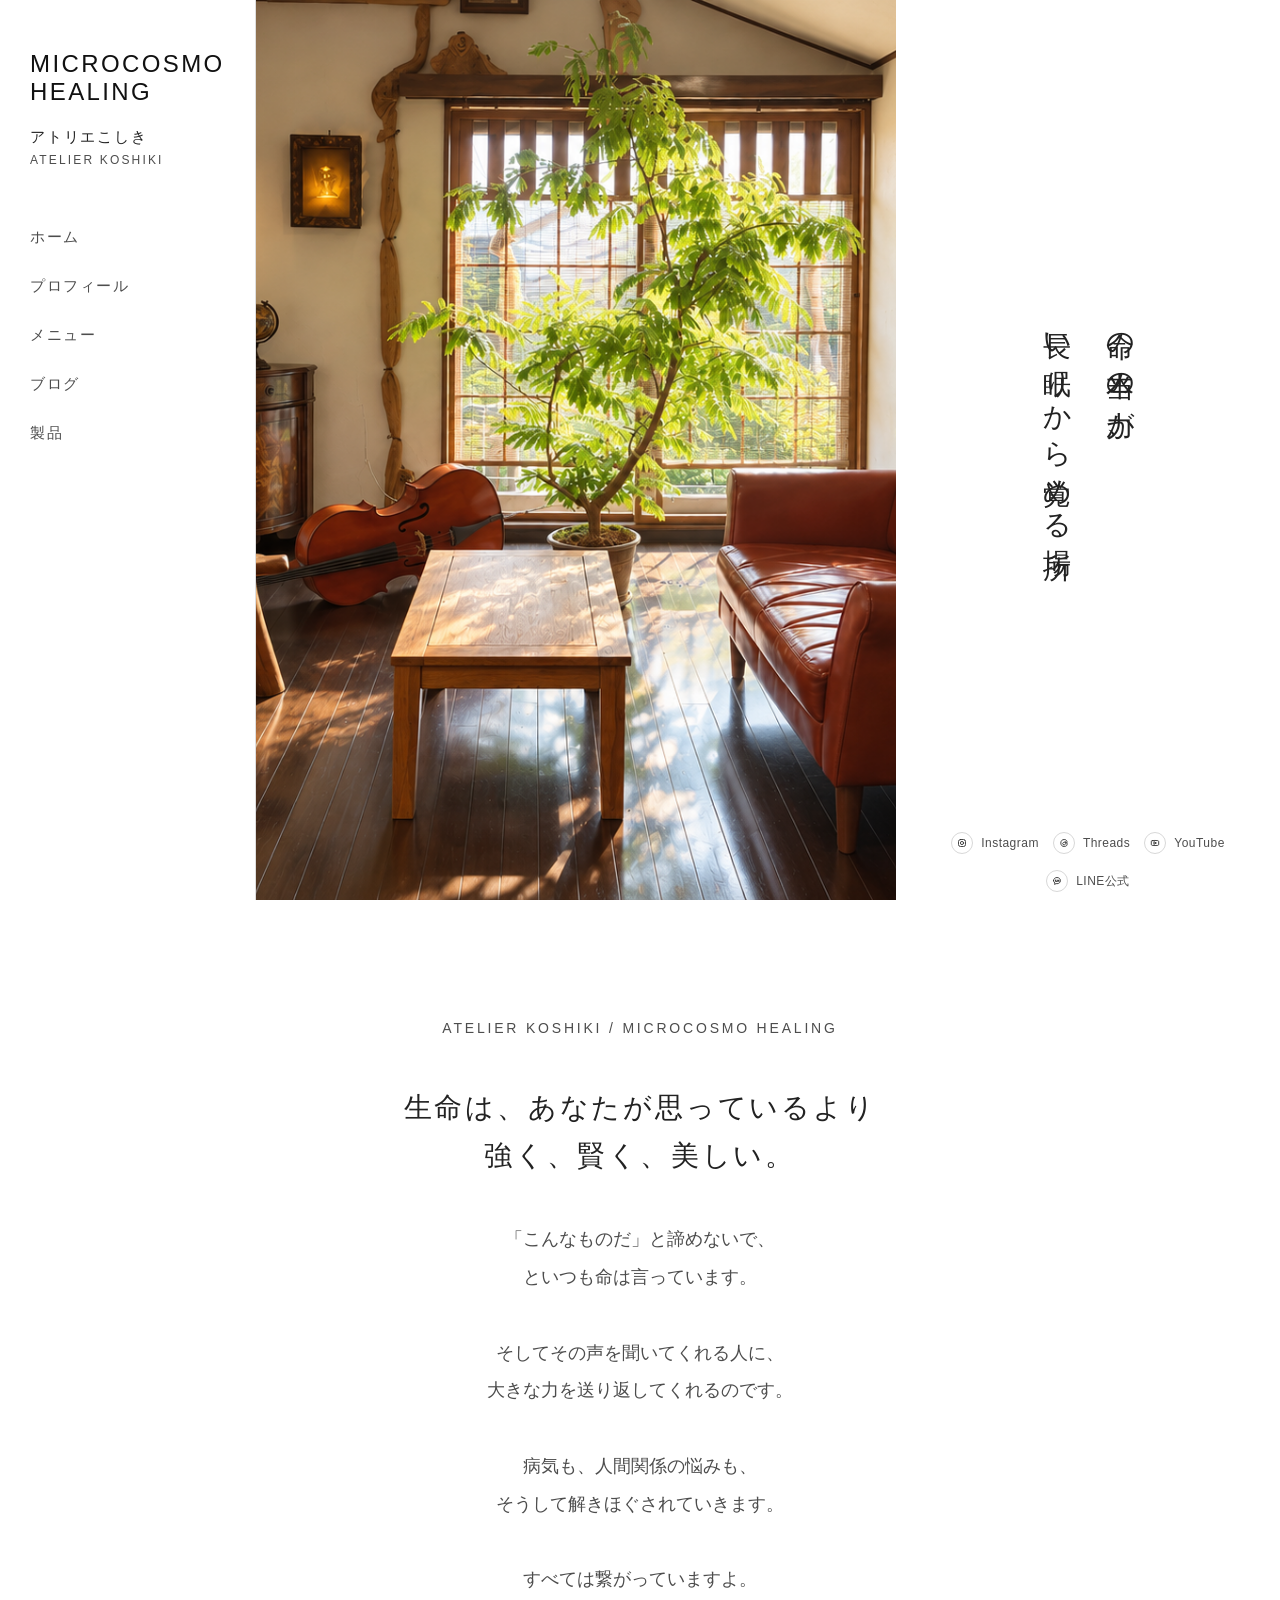
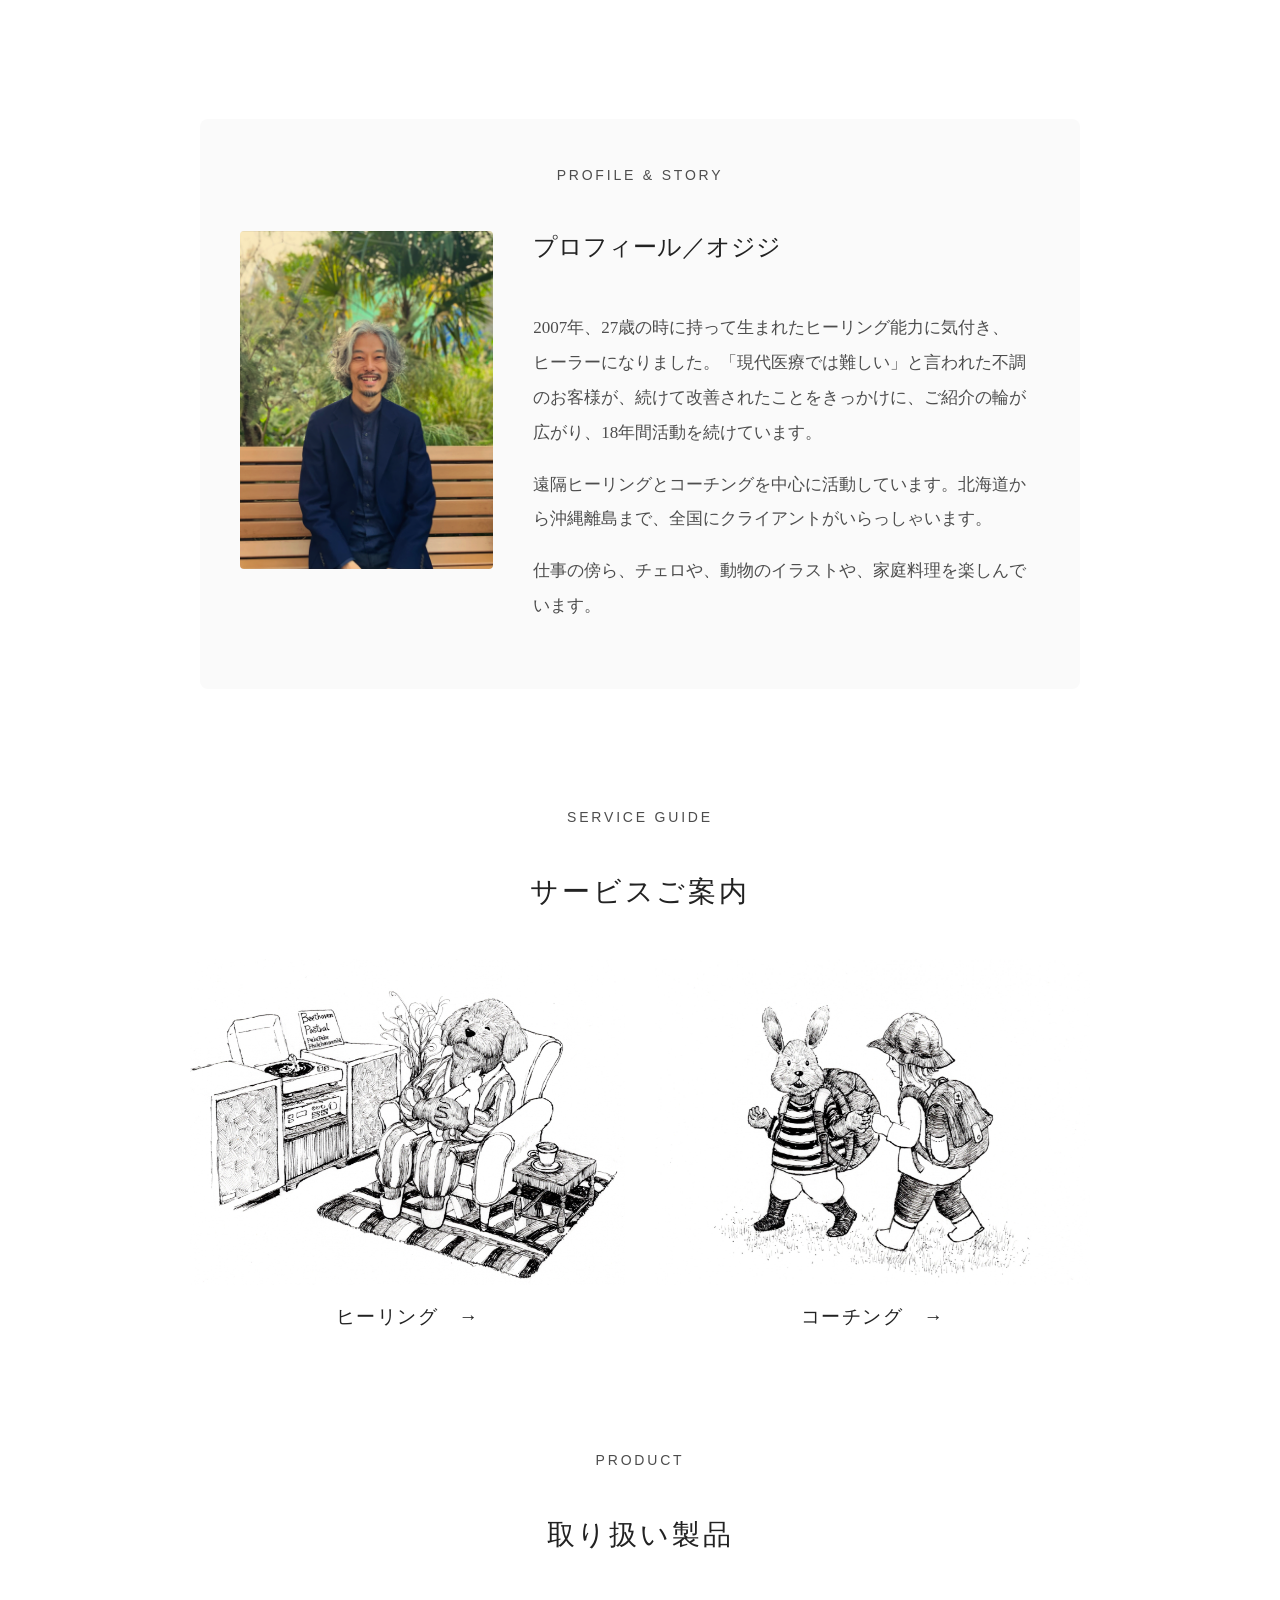
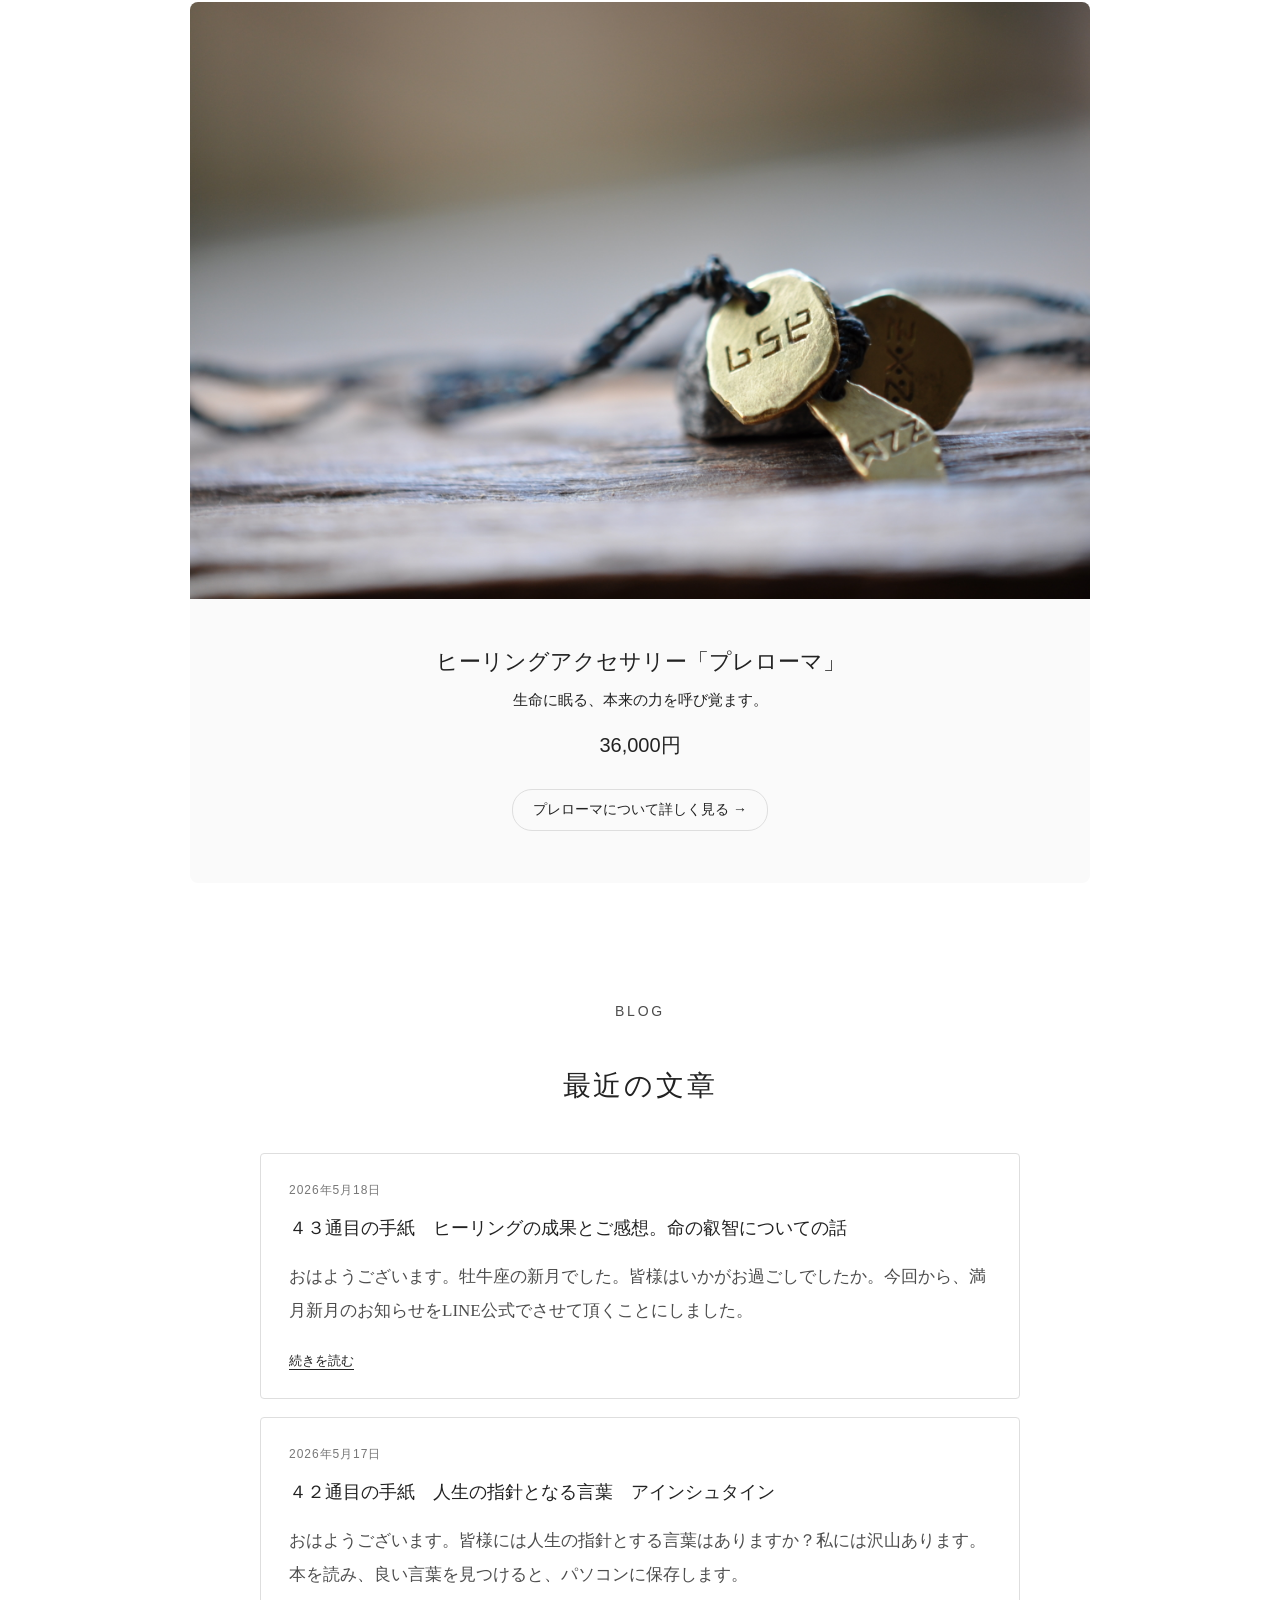
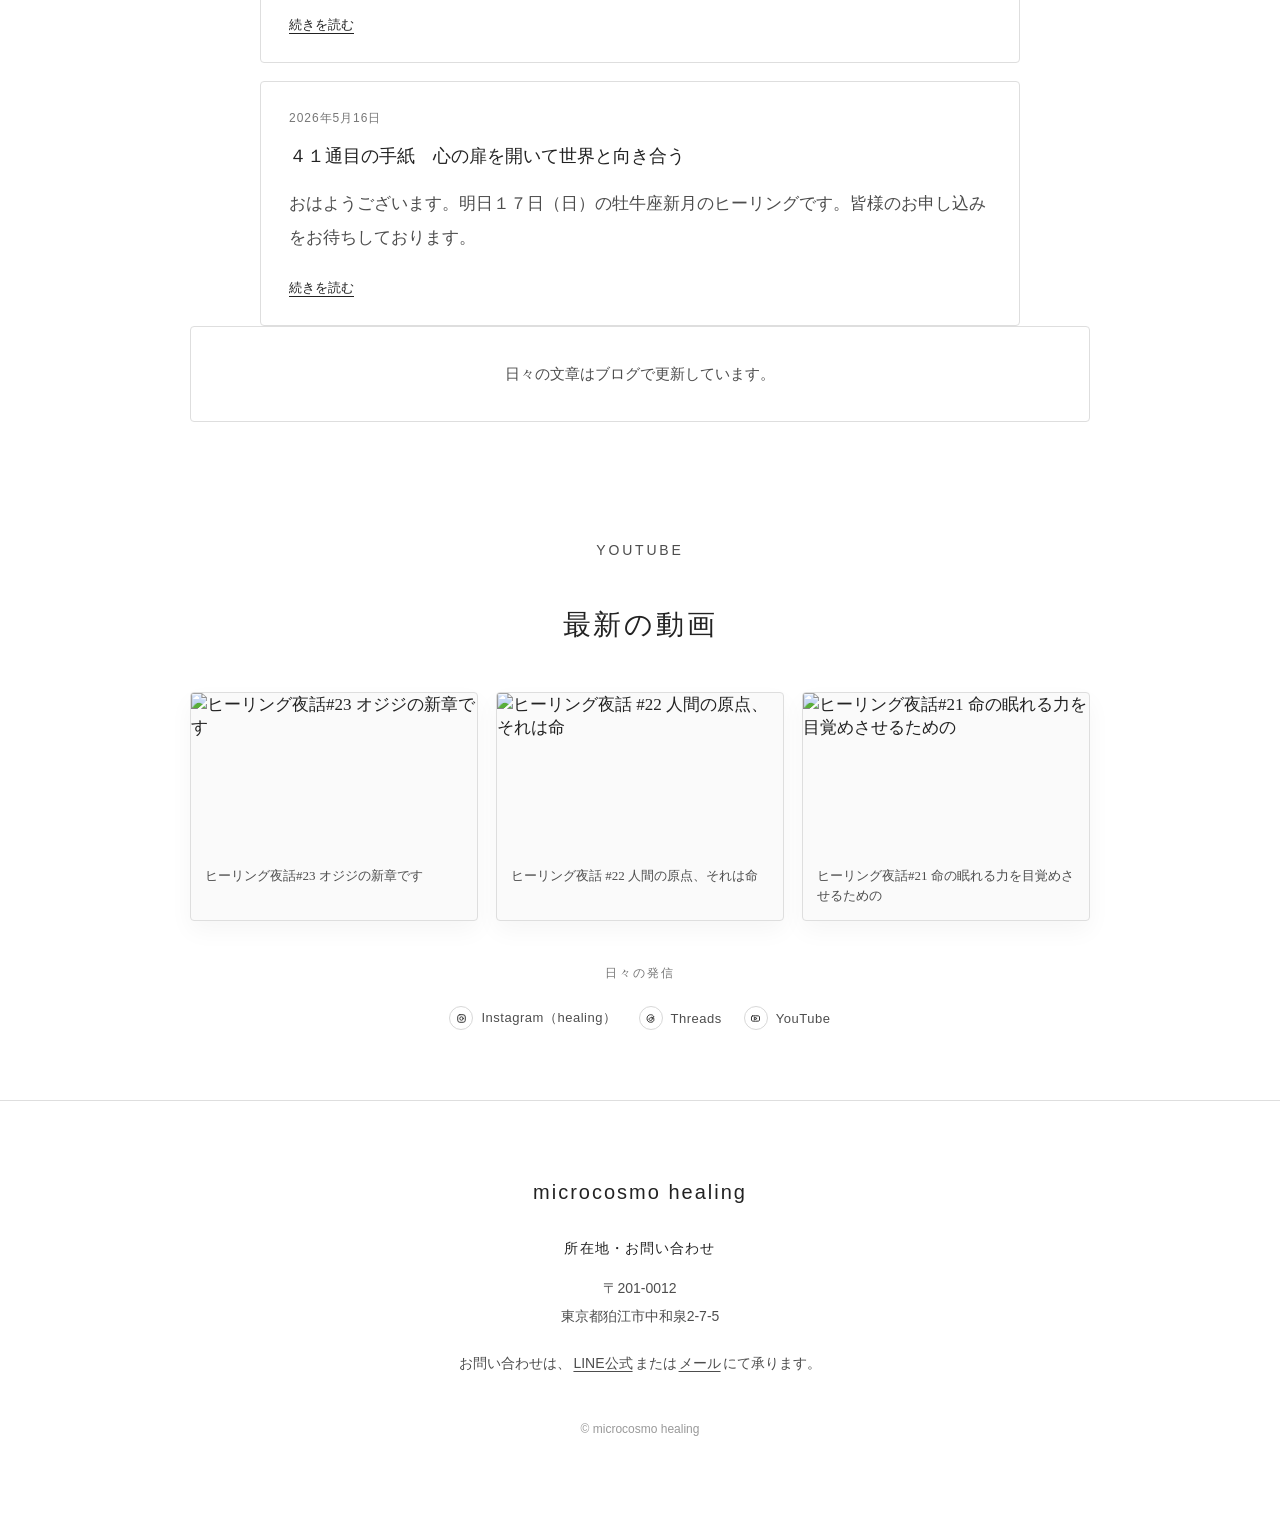
==== commit a2539f20: "Keep latest YouTube videos current" ====
--- a/index.html
+++ b/index.html
@@ -1294,17 +1294,17 @@
     <h2 class="section-heading youtube-section-heading">最新の動画</h2>
     <div class="latest-videos" id="youtube-videos" aria-label="YouTube最新動画">
       <!-- YOUTUBE_VIDEOS_START -->
-      <a class="latest-video-card" href="https://www.youtube.com/watch?v=4PirSkFBMZo" target="_blank" rel="noopener noreferrer" aria-label="ヒーリング夜話 #20 心が繰り返す昼と夜と、変化についてをYouTubeで開く">
-        <img src="https://i.ytimg.com/vi/4PirSkFBMZo/hqdefault.jpg" alt="ヒーリング夜話 #20 心が繰り返す昼と夜と、変化について" loading="lazy">
-        <span>ヒーリング夜話 #20 心が繰り返す昼と夜と、変化について</span>
+      <a class="latest-video-card" href="https://www.youtube.com/watch?v=R1uiuMQoYAw" target="_blank" rel="noopener noreferrer" aria-label="ヒーリング夜話#23 オジジの新章ですをYouTubeで開く">
+        <img src="https://i.ytimg.com/vi/R1uiuMQoYAw/hqdefault.jpg" alt="ヒーリング夜話#23 オジジの新章です" loading="lazy">
+        <span>ヒーリング夜話#23 オジジの新章です</span>
       </a>
-      <a class="latest-video-card" href="https://www.youtube.com/watch?v=N273OjKnc00" target="_blank" rel="noopener noreferrer" aria-label="ヒーリング夜話 #19 秋分！をYouTubeで開く">
-        <img src="https://i.ytimg.com/vi/N273OjKnc00/hqdefault.jpg" alt="ヒーリング夜話 #19 秋分！" loading="lazy">
-        <span>ヒーリング夜話 #19 秋分！</span>
+      <a class="latest-video-card" href="https://www.youtube.com/watch?v=eOG3Yn22moA" target="_blank" rel="noopener noreferrer" aria-label="ヒーリング夜話 #22 人間の原点、それは命をYouTubeで開く">
+        <img src="https://i.ytimg.com/vi/eOG3Yn22moA/hqdefault.jpg" alt="ヒーリング夜話 #22 人間の原点、それは命" loading="lazy">
+        <span>ヒーリング夜話 #22 人間の原点、それは命</span>
       </a>
-      <a class="latest-video-card" href="https://www.youtube.com/watch?v=ZjOOtfeBUlw" target="_blank" rel="noopener noreferrer" aria-label="ヒーリング夜話 #18 心の静けさとそれがお得な話についてをYouTubeで開く">
-        <img src="https://i.ytimg.com/vi/ZjOOtfeBUlw/hqdefault.jpg" alt="ヒーリング夜話 #18 心の静けさとそれがお得な話について" loading="lazy">
-        <span>ヒーリング夜話 #18 心の静けさとそれがお得な話について</span>
+      <a class="latest-video-card" href="https://www.youtube.com/watch?v=xPOlV9FbSvg" target="_blank" rel="noopener noreferrer" aria-label="ヒーリング夜話#21 命の眠れる力を目覚めさせるためのをYouTubeで開く">
+        <img src="https://i.ytimg.com/vi/xPOlV9FbSvg/hqdefault.jpg" alt="ヒーリング夜話#21 命の眠れる力を目覚めさせるための" loading="lazy">
+        <span>ヒーリング夜話#21 命の眠れる力を目覚めさせるための</span>
       </a>
       <!-- YOUTUBE_VIDEOS_END -->
     </div>
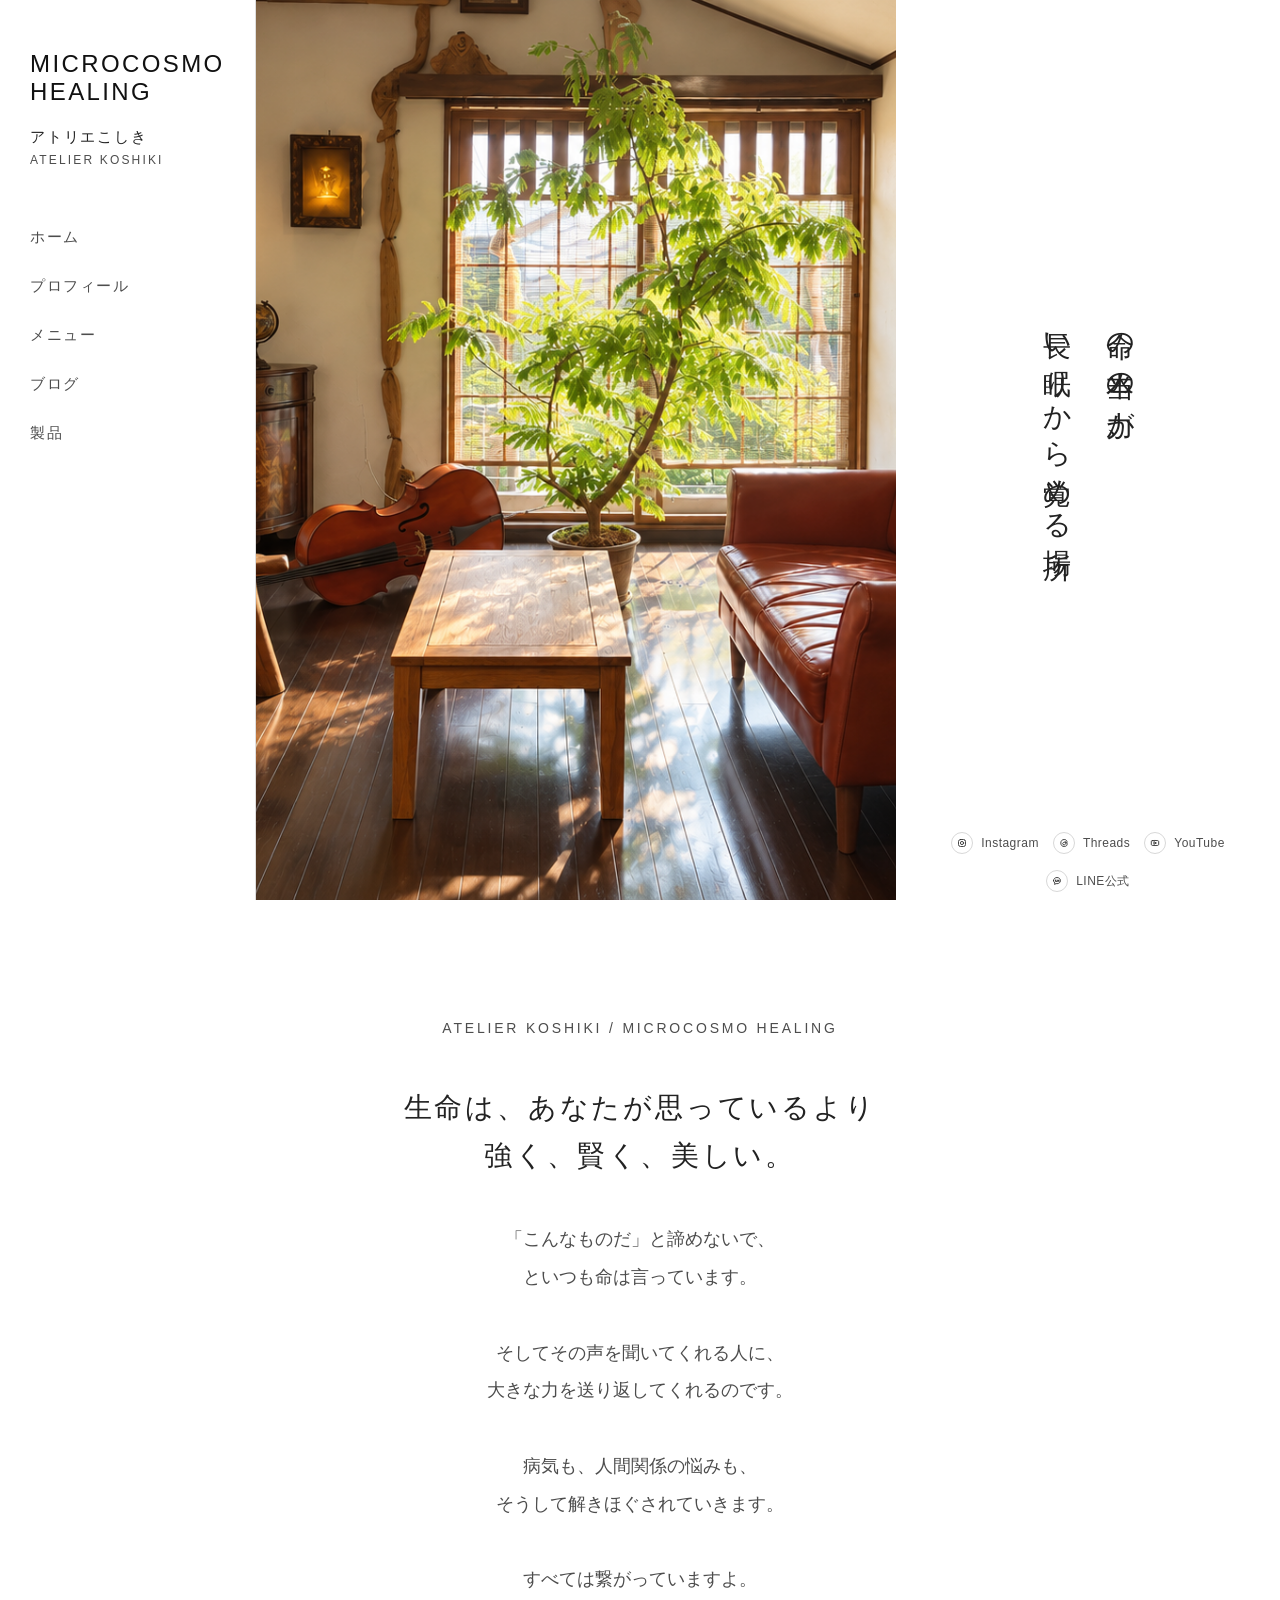
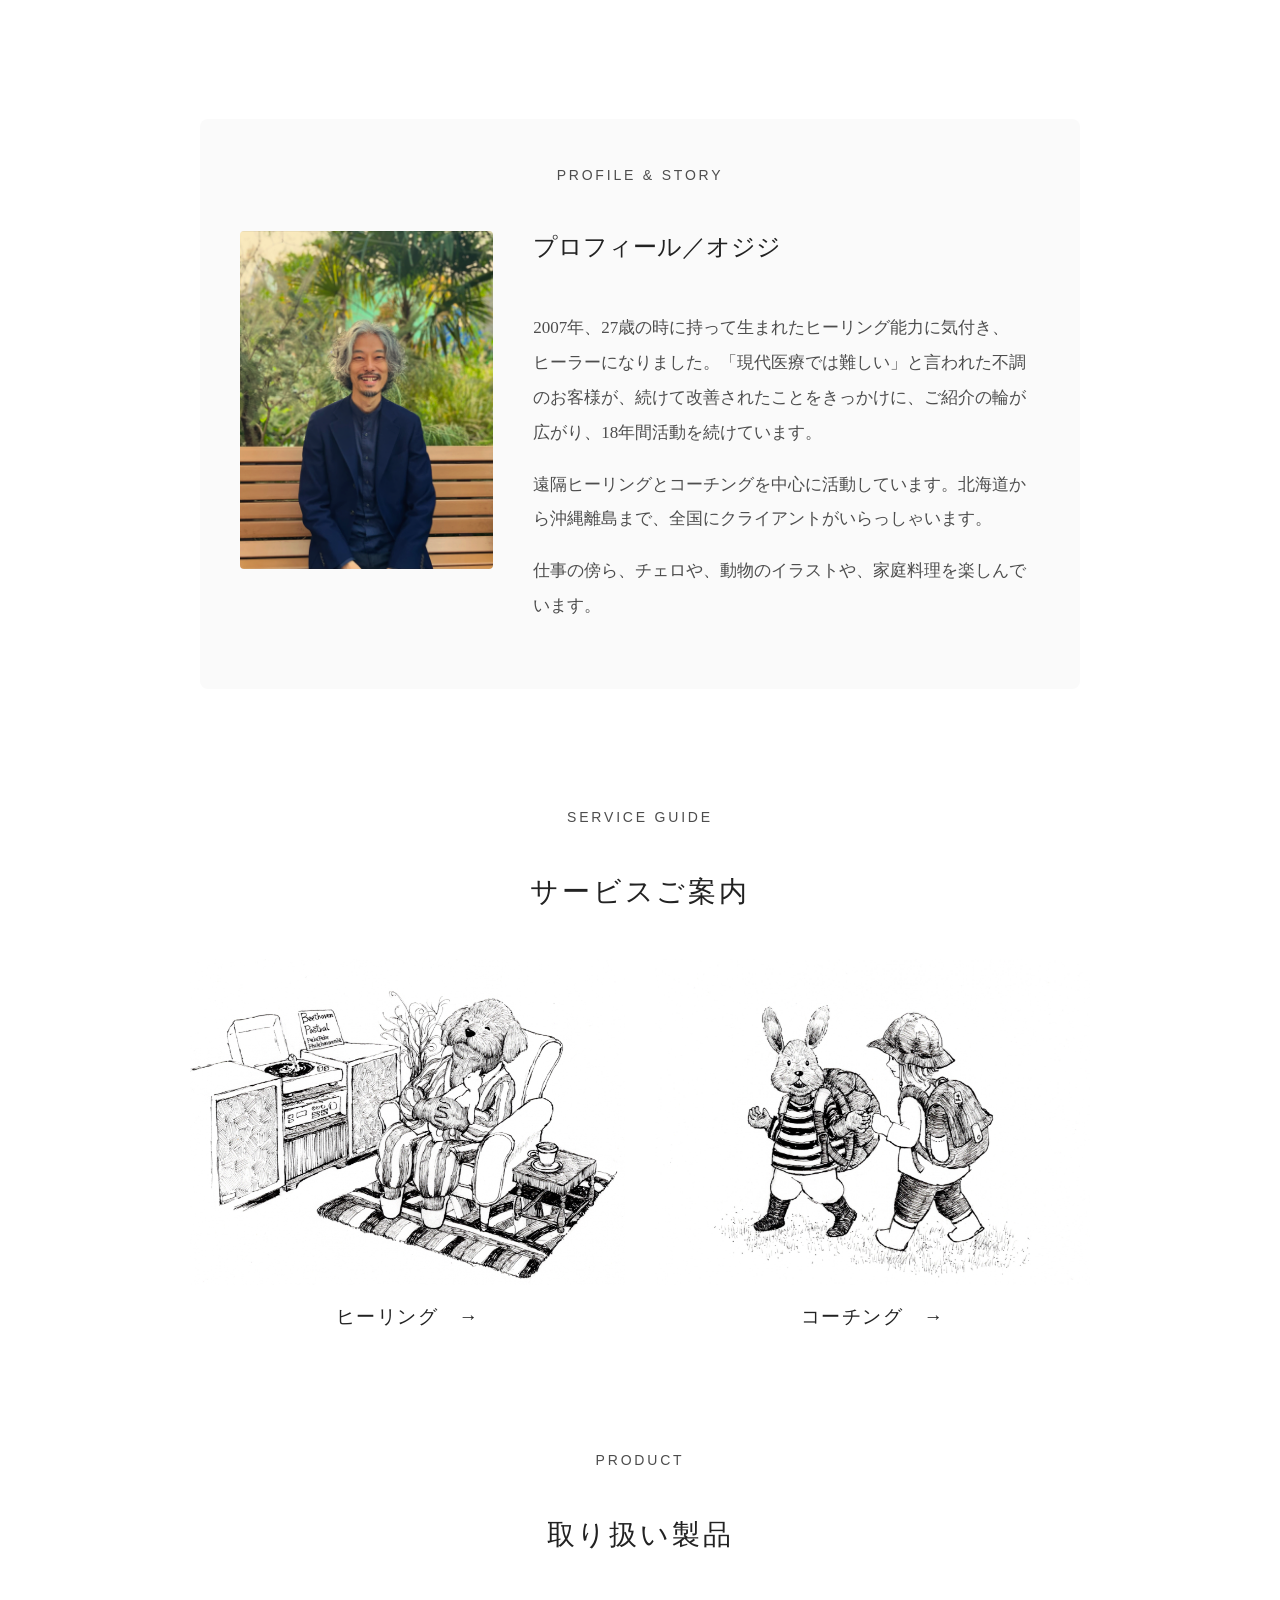
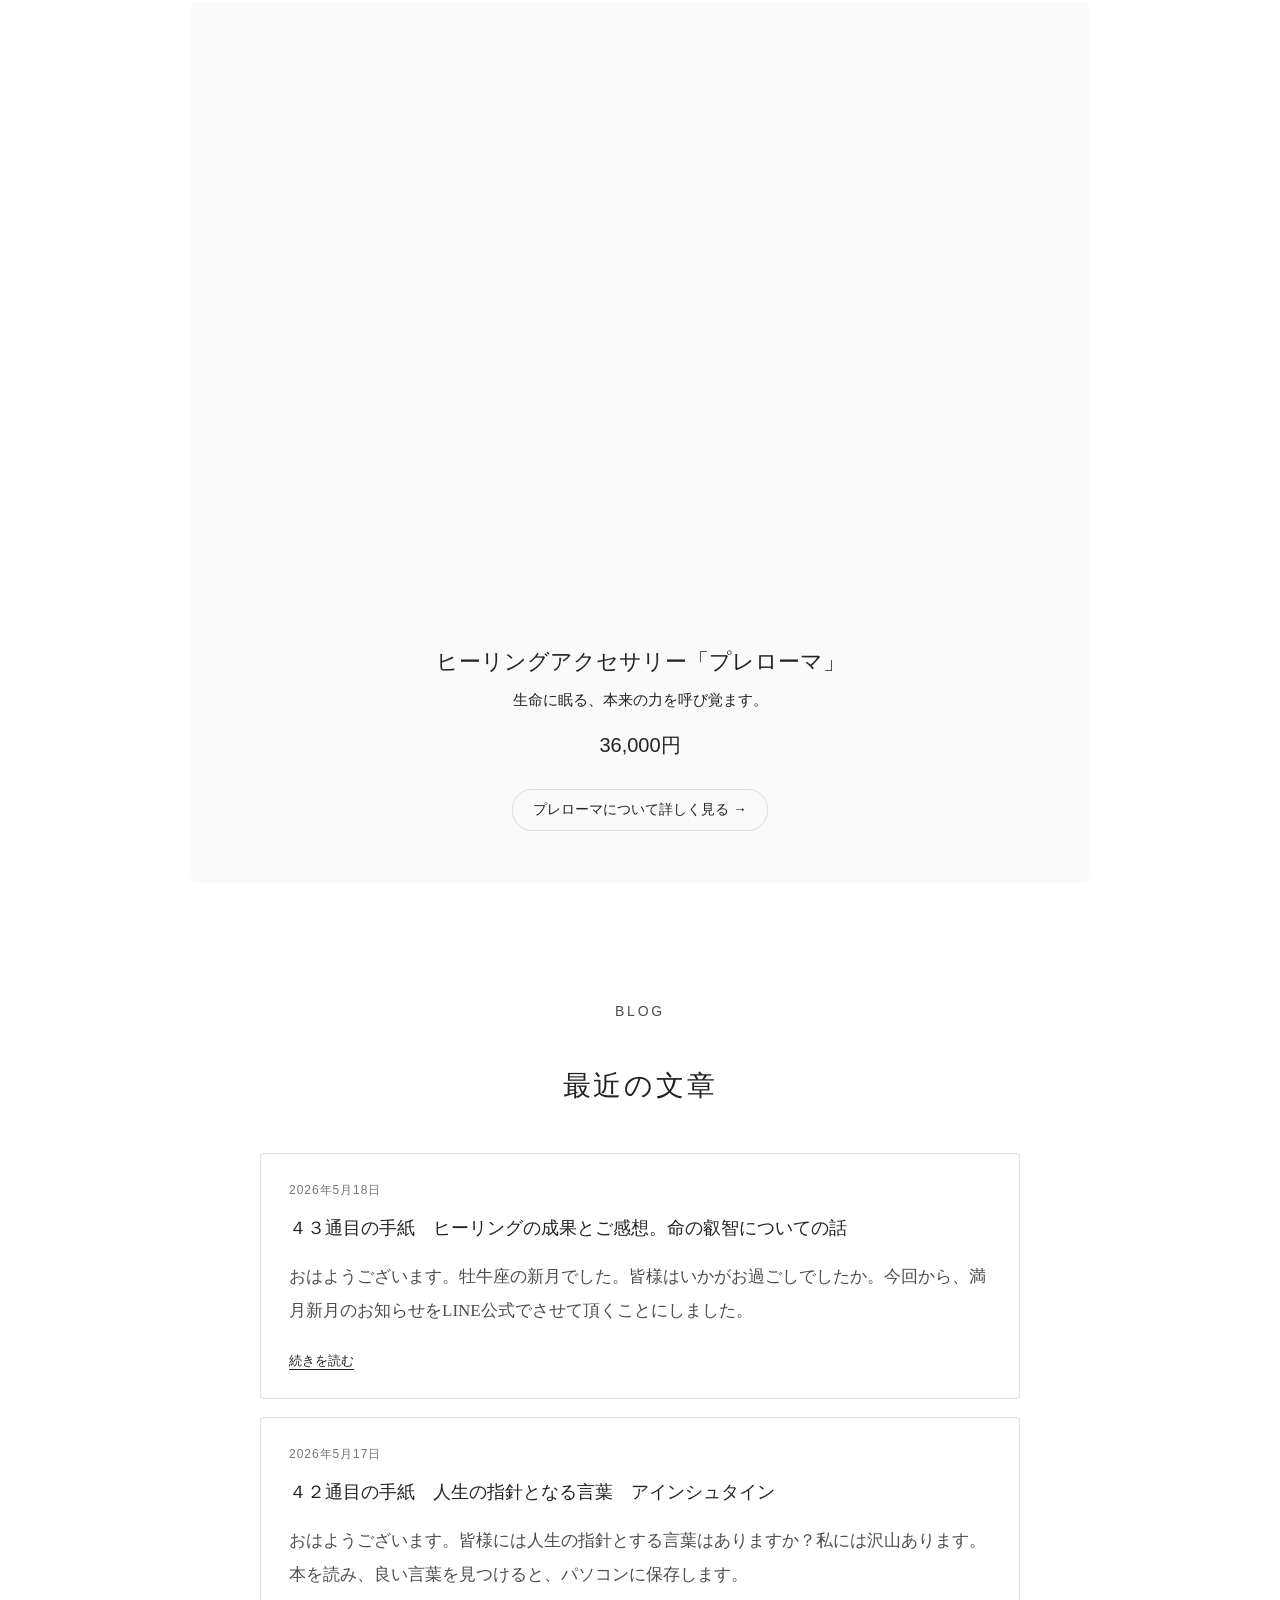
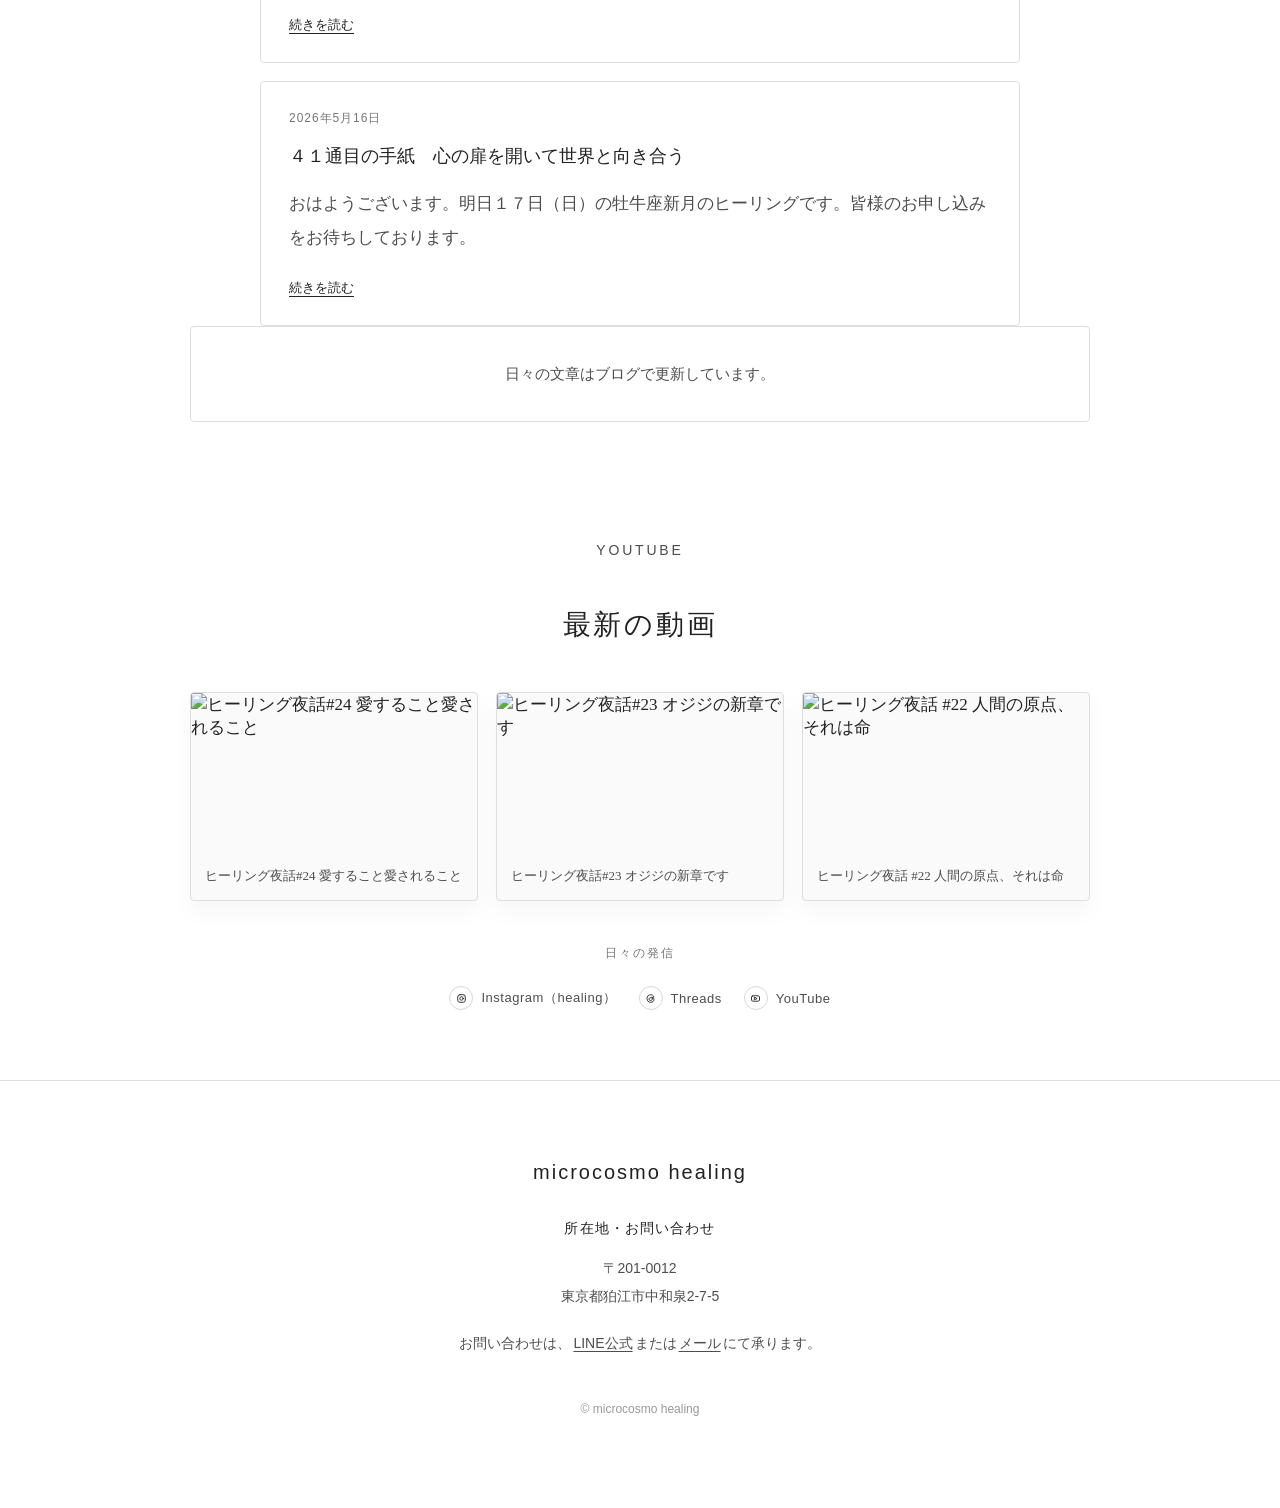
==== commit 54a3d657: "Update latest YouTube videos" ====
--- a/index.html
+++ b/index.html
@@ -1294,6 +1294,10 @@
     <h2 class="section-heading youtube-section-heading">最新の動画</h2>
     <div class="latest-videos" id="youtube-videos" aria-label="YouTube最新動画">
       <!-- YOUTUBE_VIDEOS_START -->
+      <a class="latest-video-card" href="https://www.youtube.com/watch?v=D_c7EIXn9c8" target="_blank" rel="noopener noreferrer" aria-label="ヒーリング夜話#24 愛すること愛されることをYouTubeで開く">
+        <img src="https://i.ytimg.com/vi/D_c7EIXn9c8/hqdefault.jpg" alt="ヒーリング夜話#24 愛すること愛されること" loading="lazy">
+        <span>ヒーリング夜話#24 愛すること愛されること</span>
+      </a>
       <a class="latest-video-card" href="https://www.youtube.com/watch?v=R1uiuMQoYAw" target="_blank" rel="noopener noreferrer" aria-label="ヒーリング夜話#23 オジジの新章ですをYouTubeで開く">
         <img src="https://i.ytimg.com/vi/R1uiuMQoYAw/hqdefault.jpg" alt="ヒーリング夜話#23 オジジの新章です" loading="lazy">
         <span>ヒーリング夜話#23 オジジの新章です</span>
@@ -1301,10 +1305,6 @@
       <a class="latest-video-card" href="https://www.youtube.com/watch?v=eOG3Yn22moA" target="_blank" rel="noopener noreferrer" aria-label="ヒーリング夜話 #22 人間の原点、それは命をYouTubeで開く">
         <img src="https://i.ytimg.com/vi/eOG3Yn22moA/hqdefault.jpg" alt="ヒーリング夜話 #22 人間の原点、それは命" loading="lazy">
         <span>ヒーリング夜話 #22 人間の原点、それは命</span>
-      </a>
-      <a class="latest-video-card" href="https://www.youtube.com/watch?v=xPOlV9FbSvg" target="_blank" rel="noopener noreferrer" aria-label="ヒーリング夜話#21 命の眠れる力を目覚めさせるためのをYouTubeで開く">
-        <img src="https://i.ytimg.com/vi/xPOlV9FbSvg/hqdefault.jpg" alt="ヒーリング夜話#21 命の眠れる力を目覚めさせるための" loading="lazy">
-        <span>ヒーリング夜話#21 命の眠れる力を目覚めさせるための</span>
       </a>
       <!-- YOUTUBE_VIDEOS_END -->
     </div>
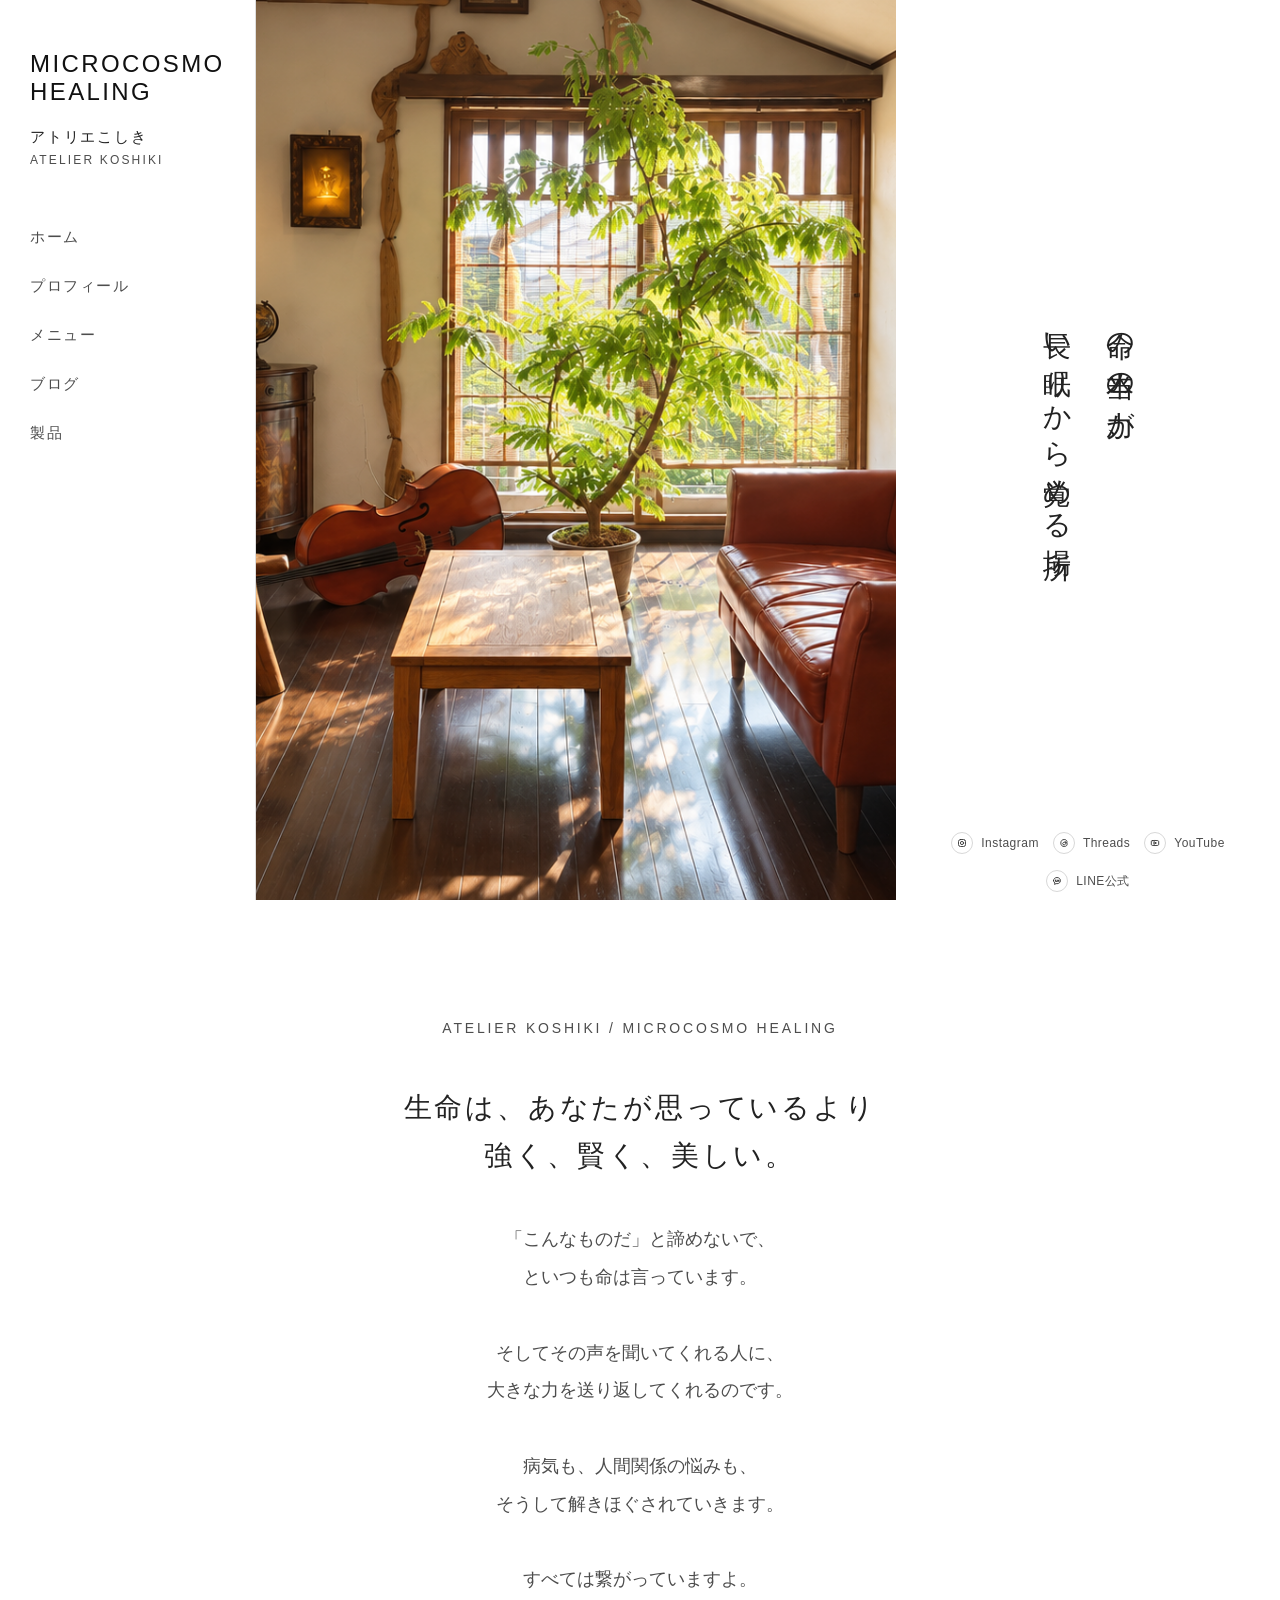
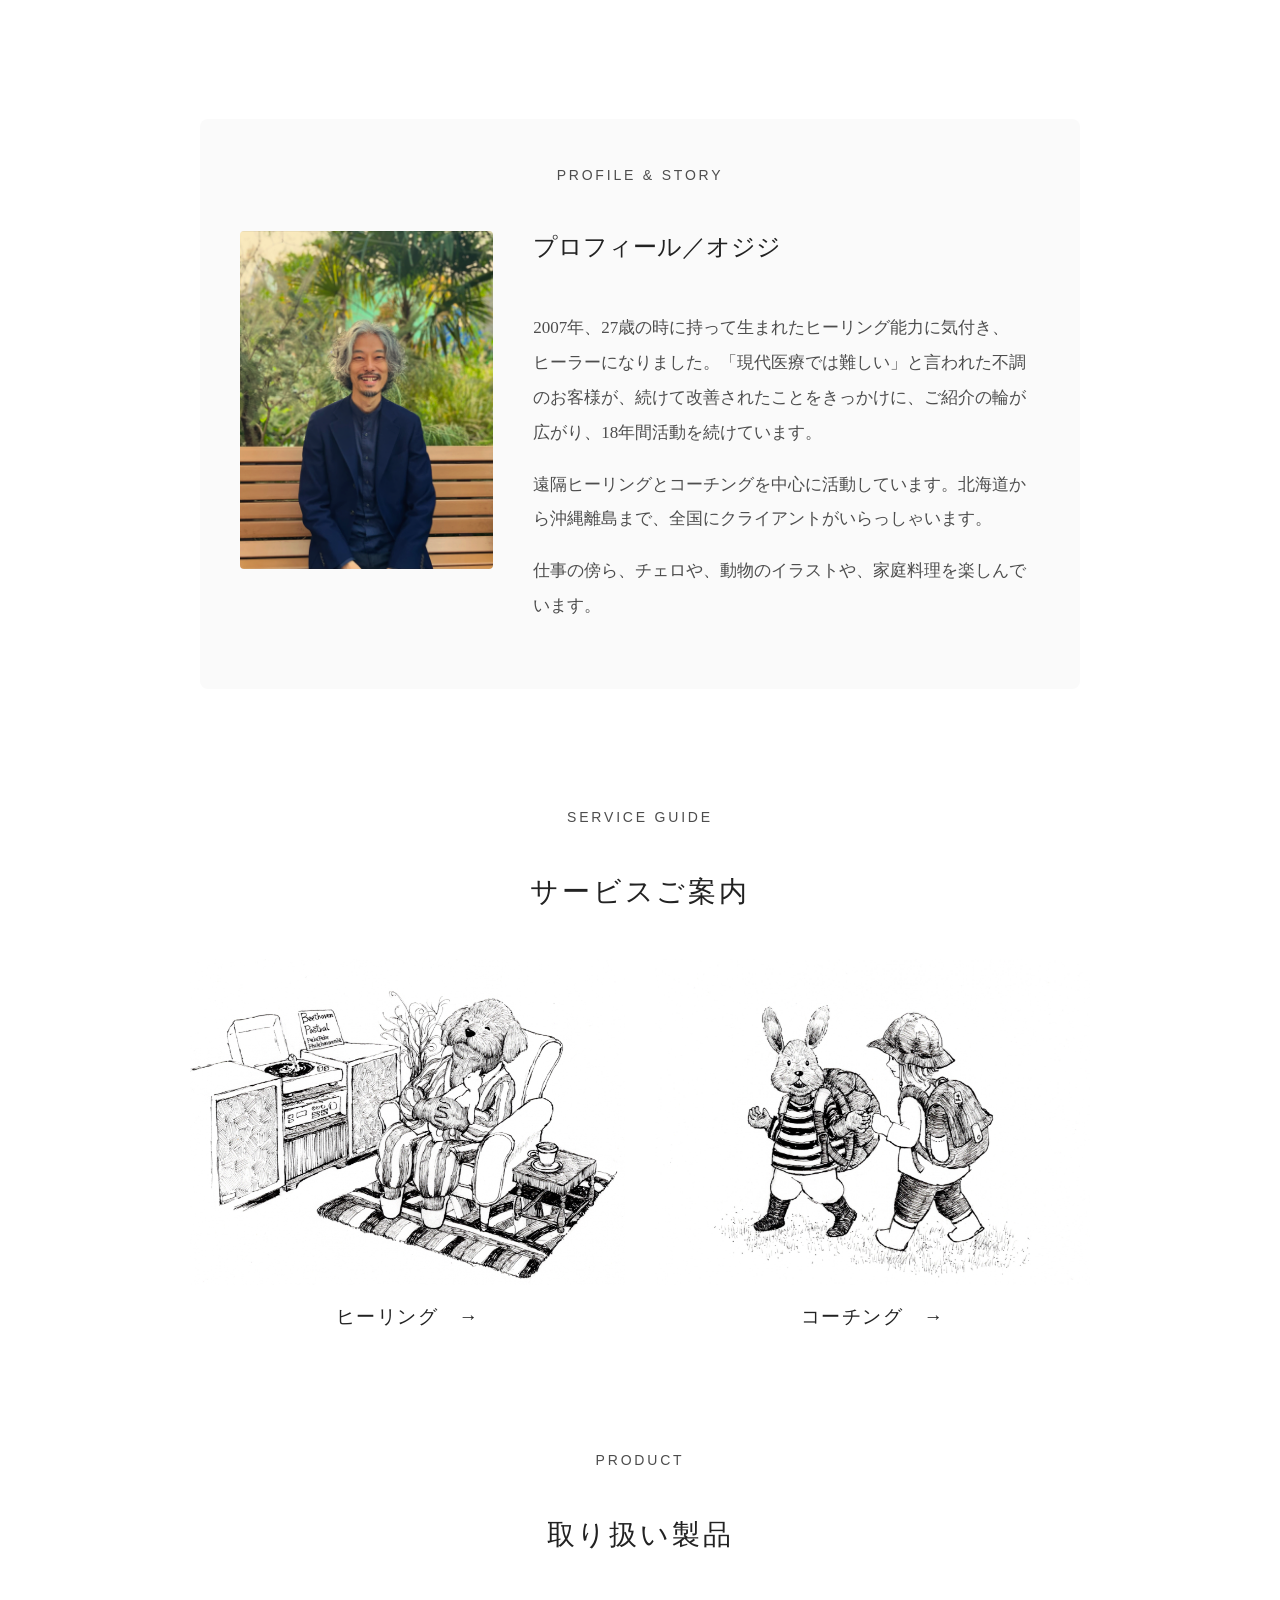
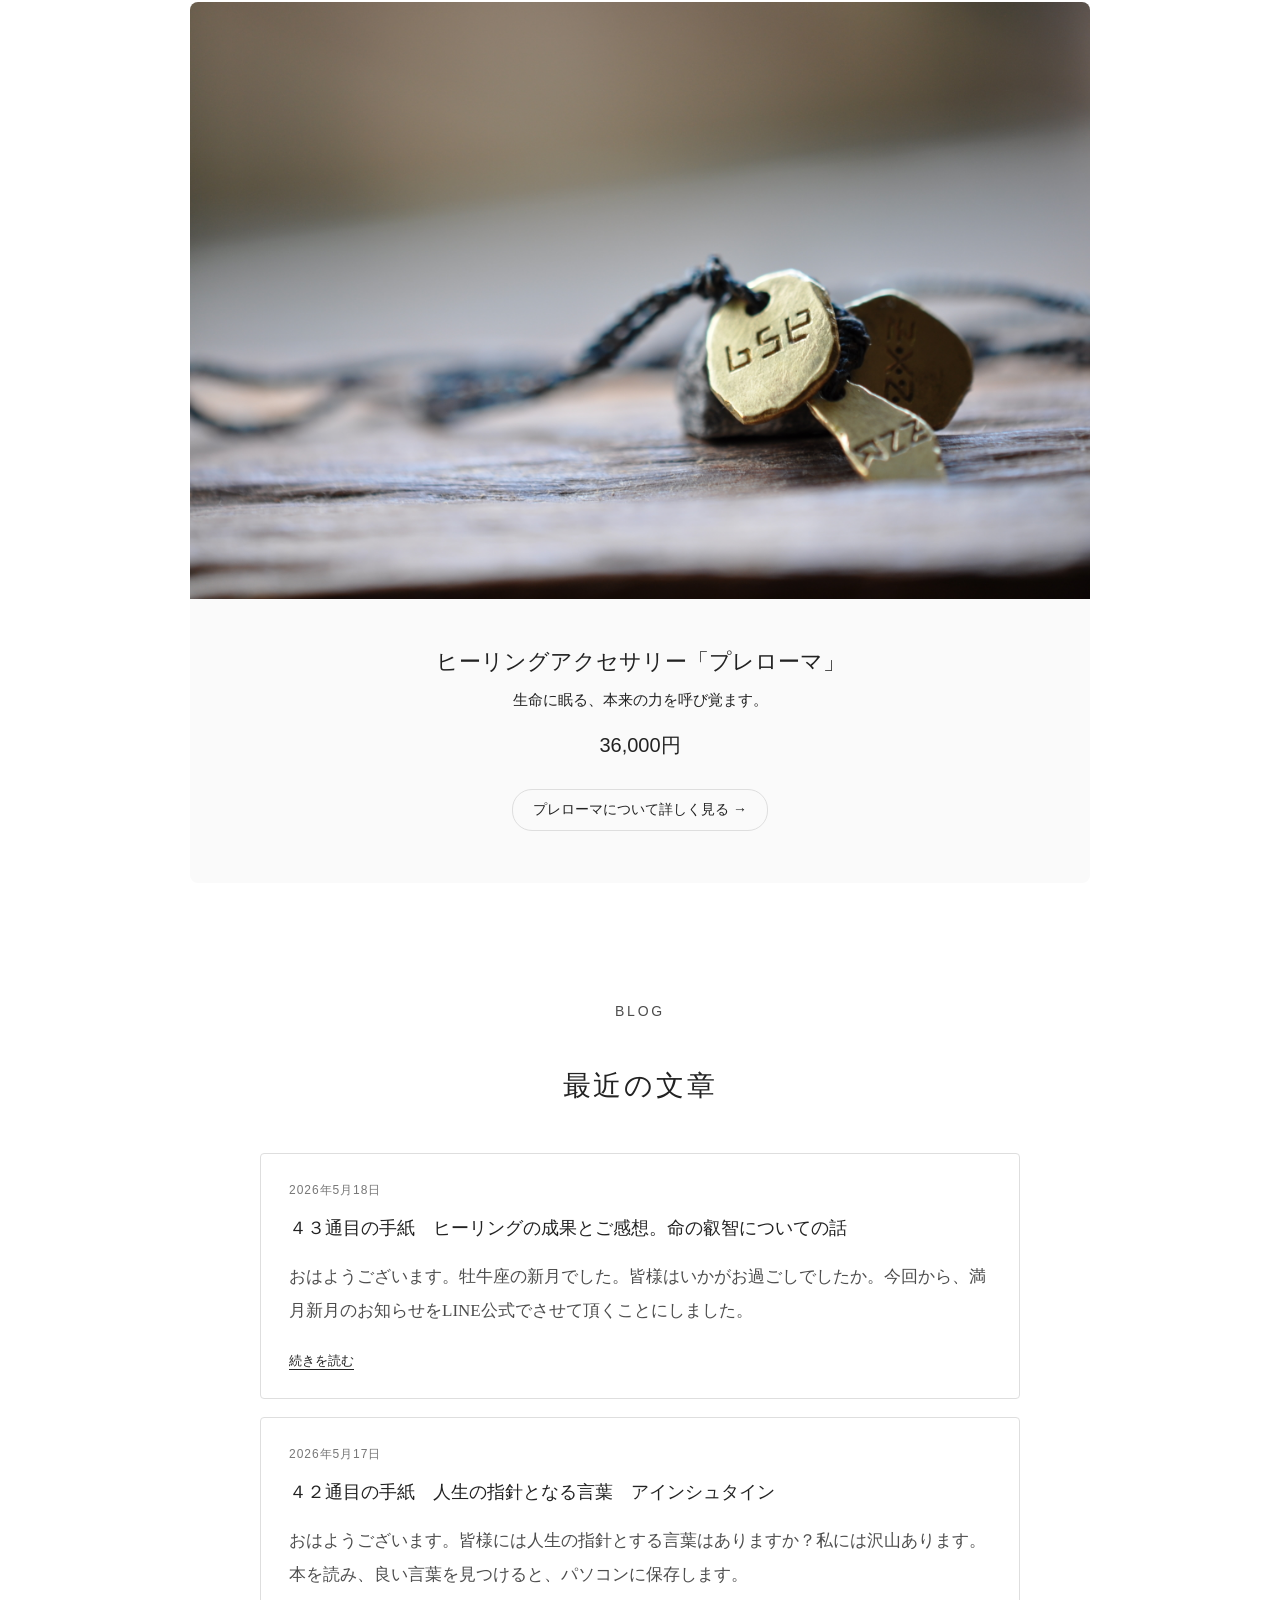
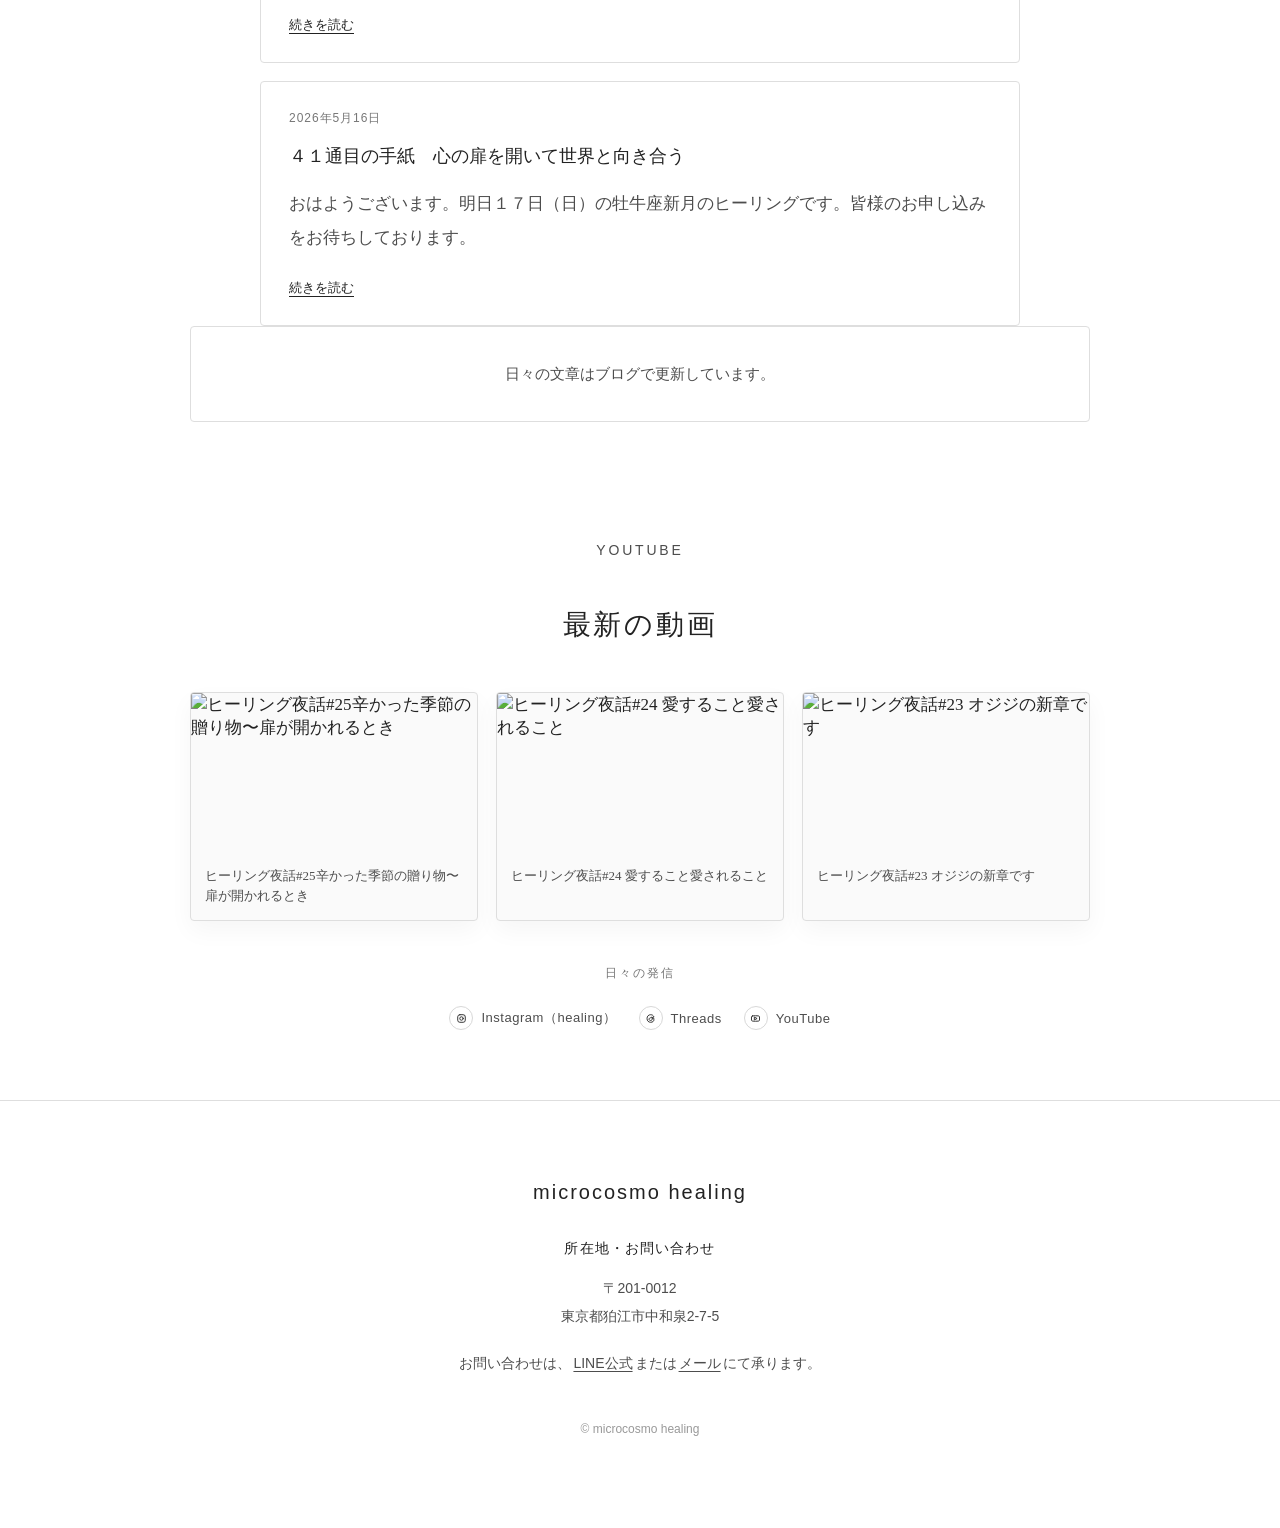
==== commit a74bbe5f: "Update latest YouTube videos" ====
--- a/index.html
+++ b/index.html
@@ -1294,6 +1294,10 @@
     <h2 class="section-heading youtube-section-heading">最新の動画</h2>
     <div class="latest-videos" id="youtube-videos" aria-label="YouTube最新動画">
       <!-- YOUTUBE_VIDEOS_START -->
+      <a class="latest-video-card" href="https://www.youtube.com/watch?v=EnG-GmrGgPc" target="_blank" rel="noopener noreferrer" aria-label="ヒーリング夜話#25辛かった季節の贈り物〜扉が開かれるときをYouTubeで開く">
+        <img src="https://i.ytimg.com/vi/EnG-GmrGgPc/hqdefault.jpg" alt="ヒーリング夜話#25辛かった季節の贈り物〜扉が開かれるとき" loading="lazy">
+        <span>ヒーリング夜話#25辛かった季節の贈り物〜扉が開かれるとき</span>
+      </a>
       <a class="latest-video-card" href="https://www.youtube.com/watch?v=D_c7EIXn9c8" target="_blank" rel="noopener noreferrer" aria-label="ヒーリング夜話#24 愛すること愛されることをYouTubeで開く">
         <img src="https://i.ytimg.com/vi/D_c7EIXn9c8/hqdefault.jpg" alt="ヒーリング夜話#24 愛すること愛されること" loading="lazy">
         <span>ヒーリング夜話#24 愛すること愛されること</span>
@@ -1301,10 +1305,6 @@
       <a class="latest-video-card" href="https://www.youtube.com/watch?v=R1uiuMQoYAw" target="_blank" rel="noopener noreferrer" aria-label="ヒーリング夜話#23 オジジの新章ですをYouTubeで開く">
         <img src="https://i.ytimg.com/vi/R1uiuMQoYAw/hqdefault.jpg" alt="ヒーリング夜話#23 オジジの新章です" loading="lazy">
         <span>ヒーリング夜話#23 オジジの新章です</span>
-      </a>
-      <a class="latest-video-card" href="https://www.youtube.com/watch?v=eOG3Yn22moA" target="_blank" rel="noopener noreferrer" aria-label="ヒーリング夜話 #22 人間の原点、それは命をYouTubeで開く">
-        <img src="https://i.ytimg.com/vi/eOG3Yn22moA/hqdefault.jpg" alt="ヒーリング夜話 #22 人間の原点、それは命" loading="lazy">
-        <span>ヒーリング夜話 #22 人間の原点、それは命</span>
       </a>
       <!-- YOUTUBE_VIDEOS_END -->
     </div>
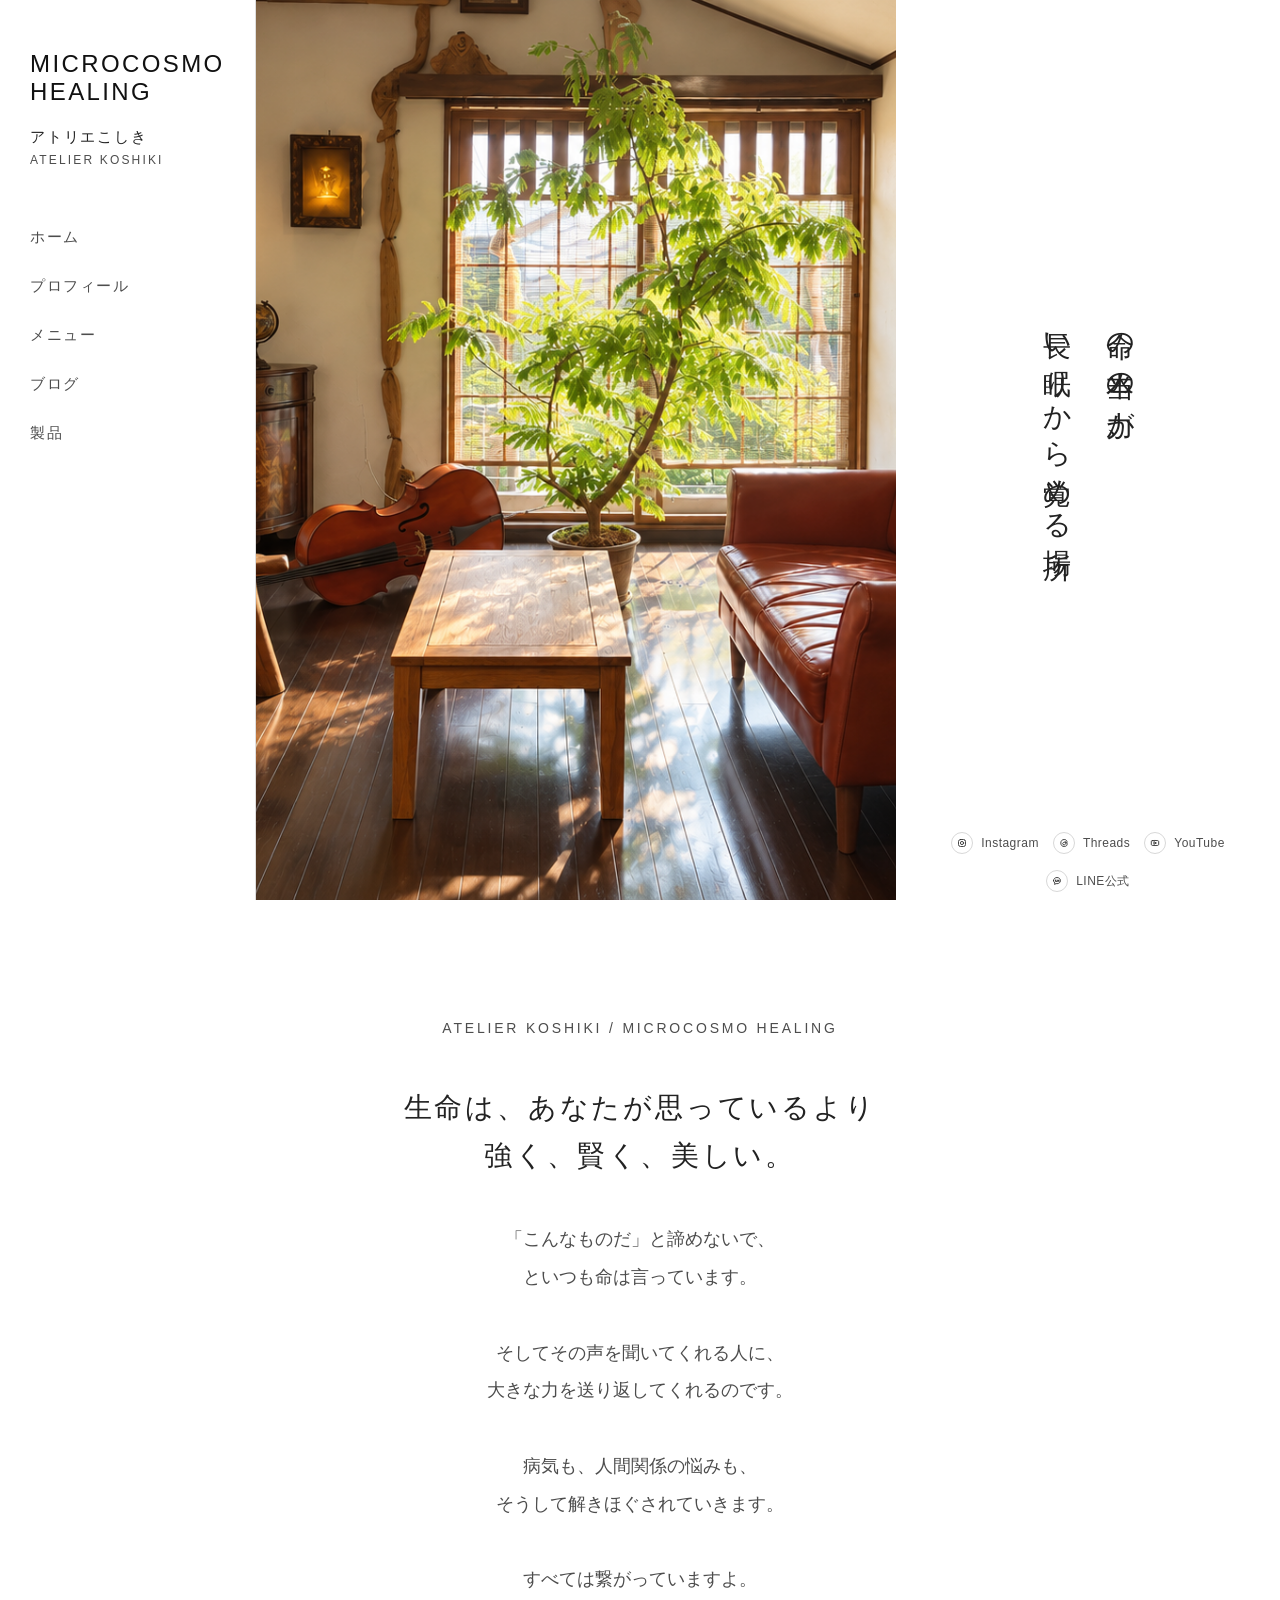
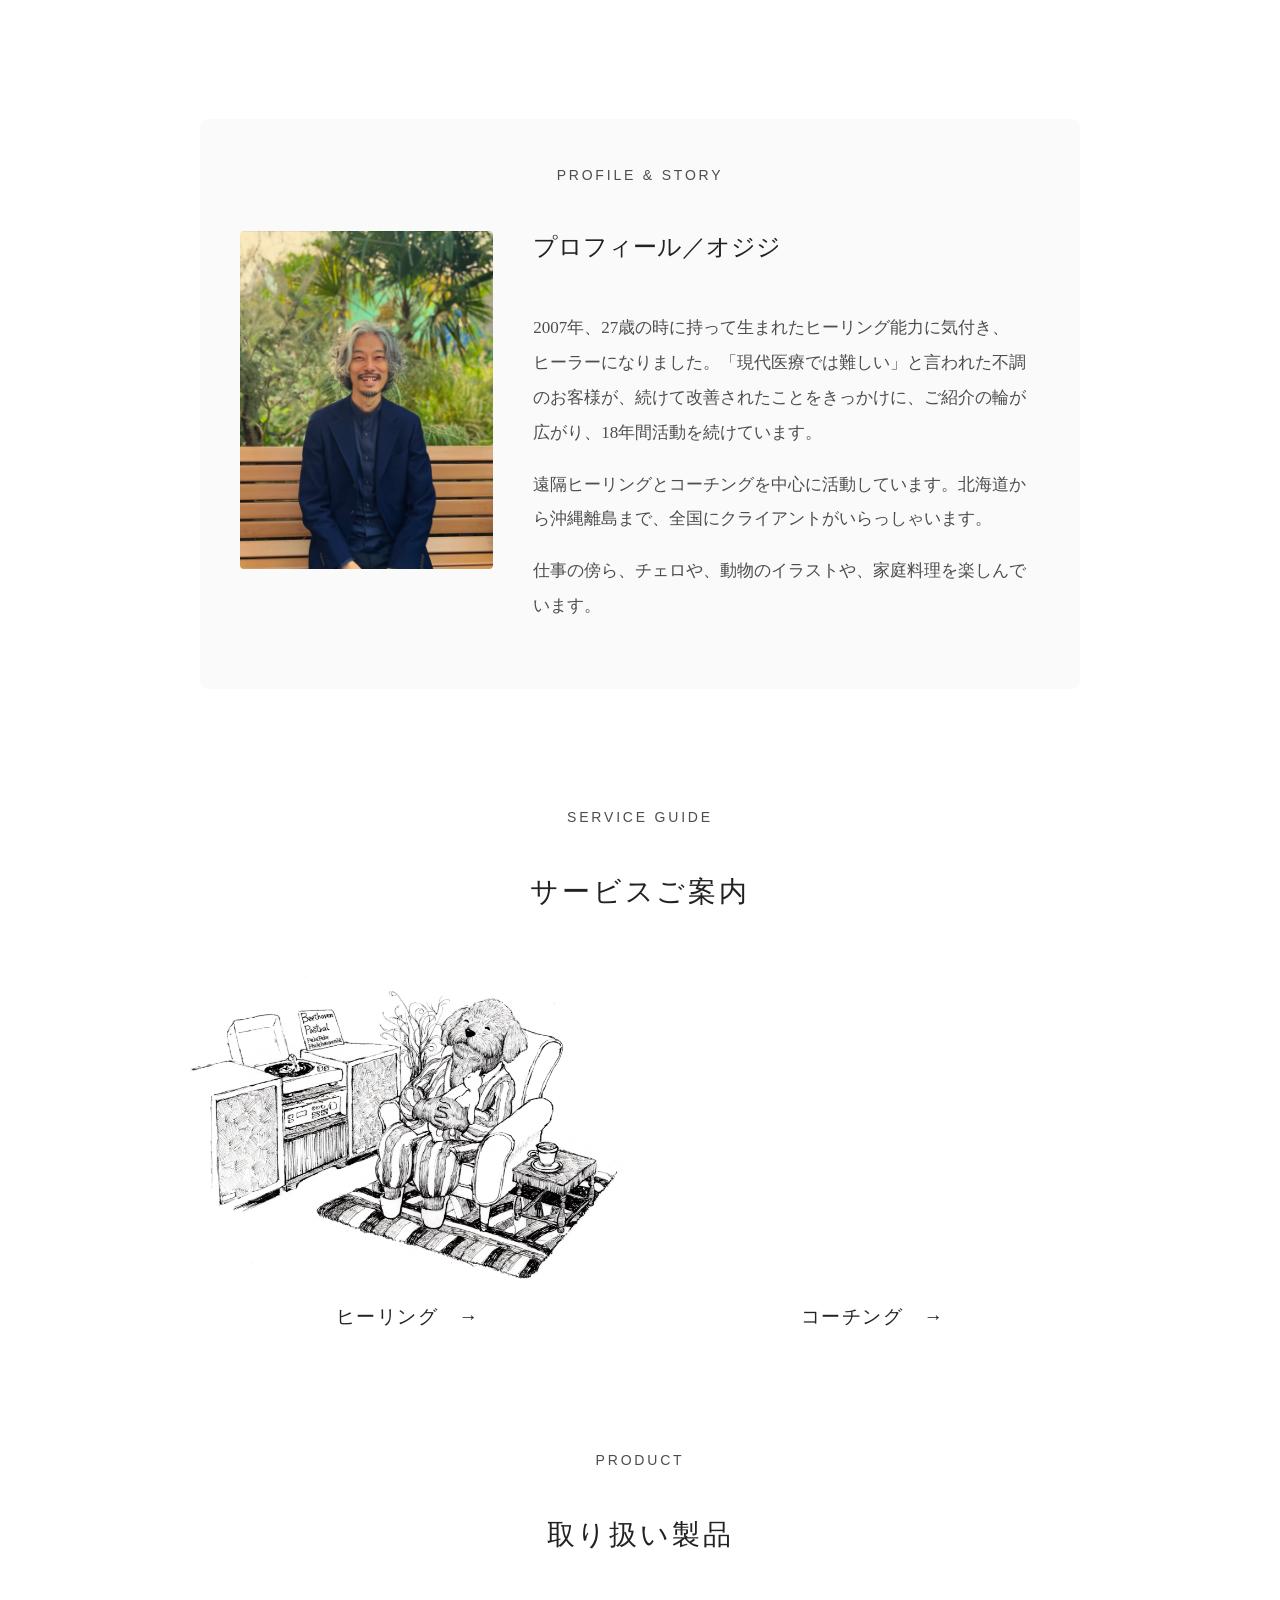
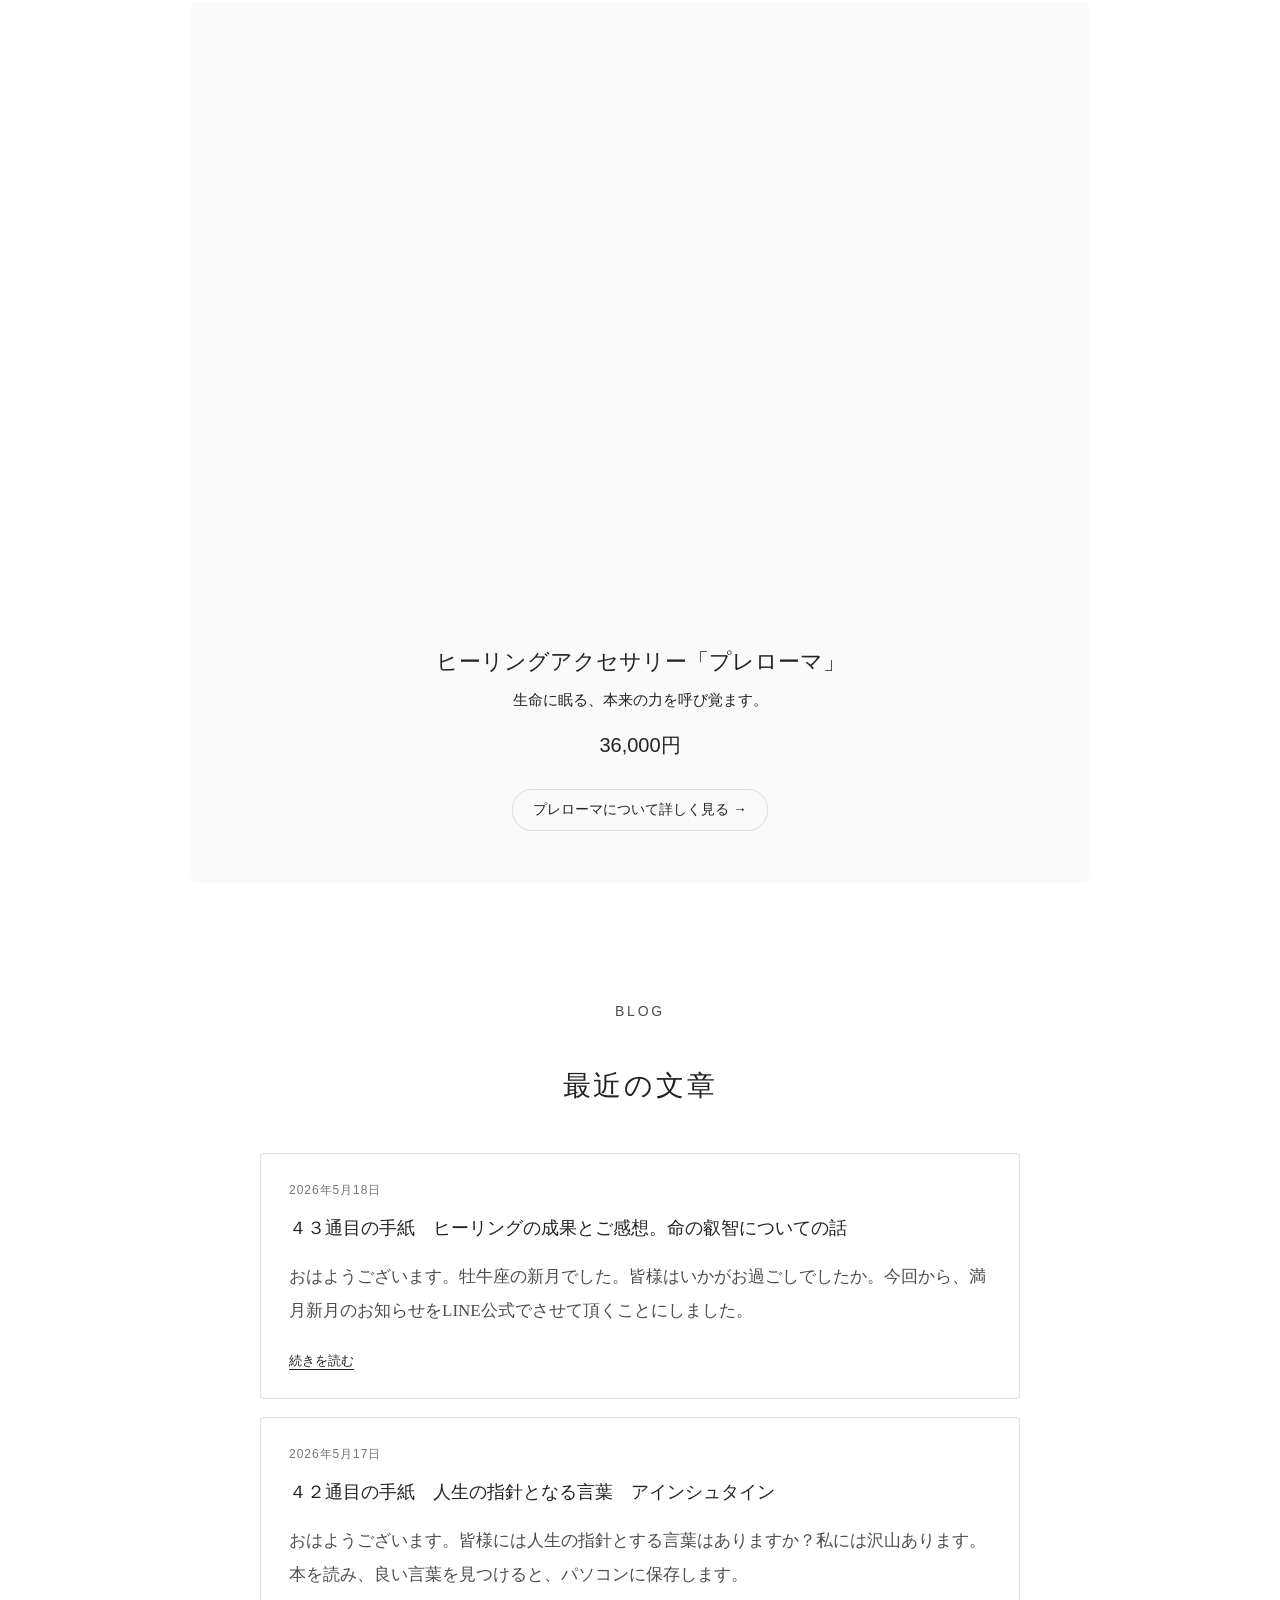
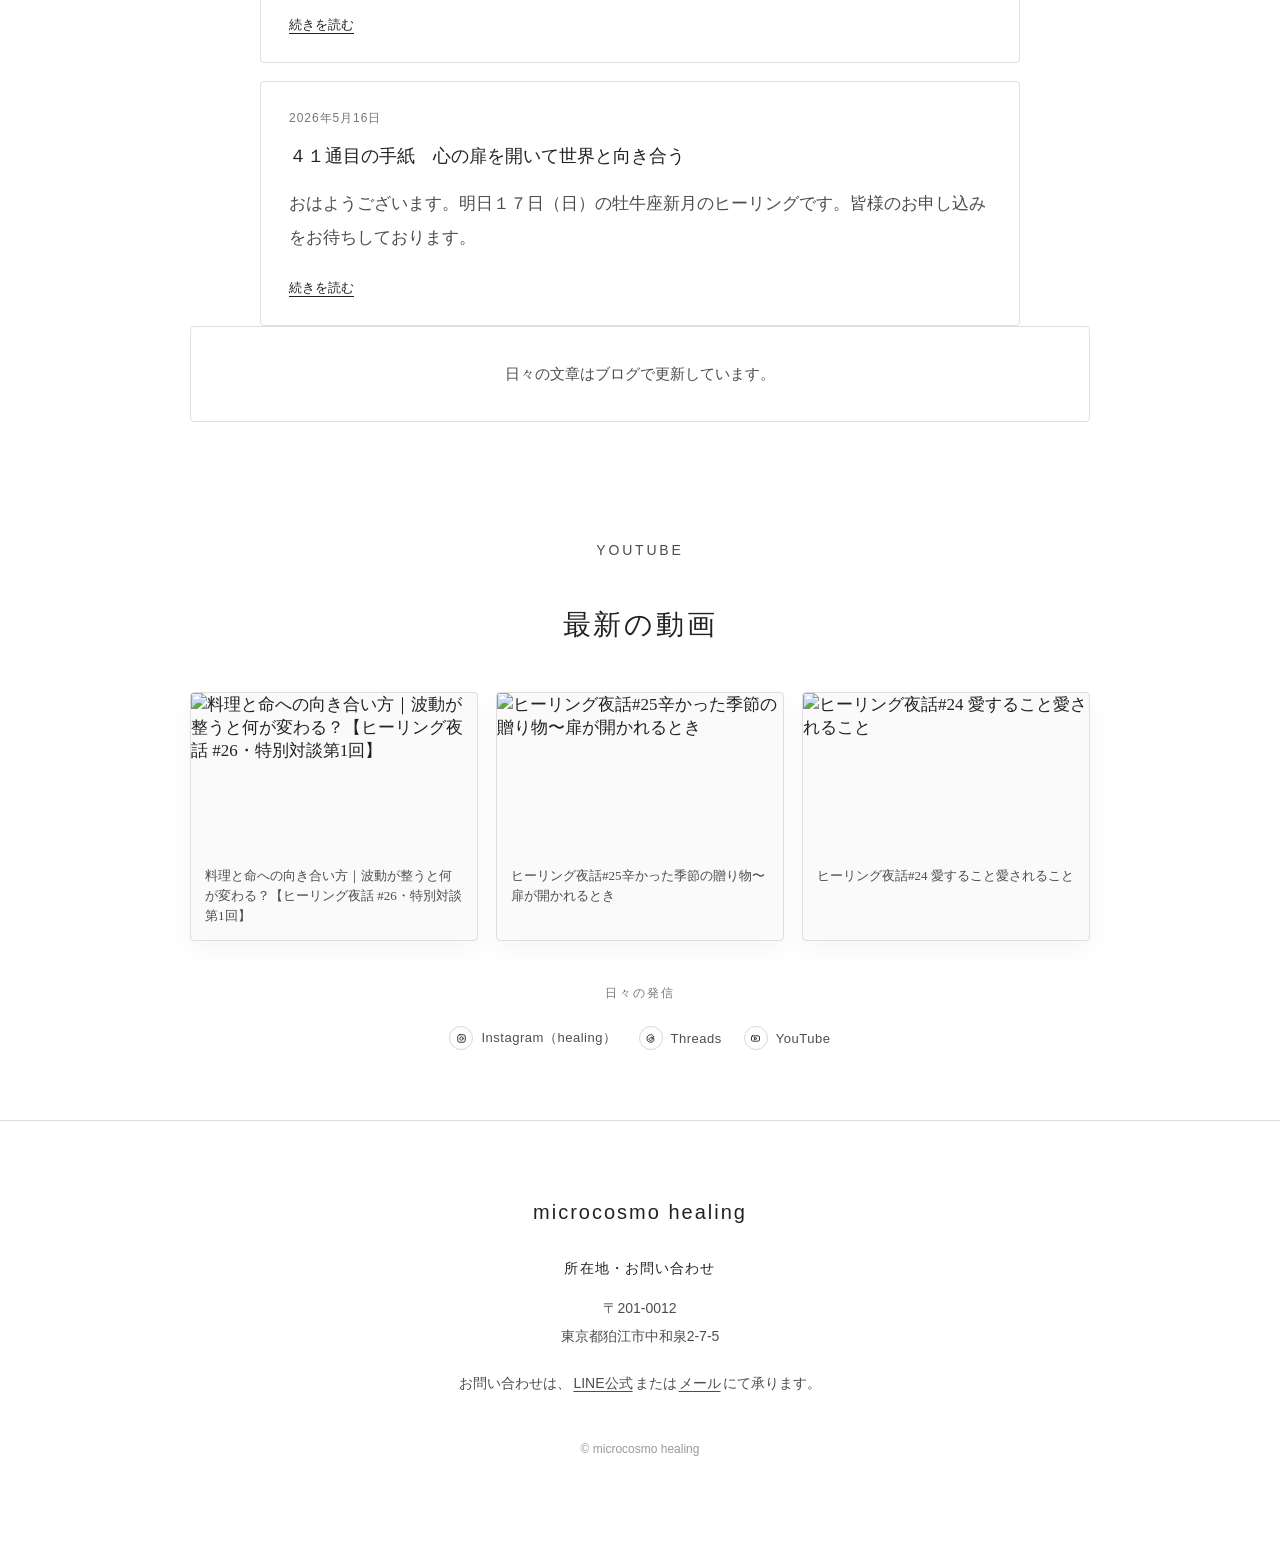
==== commit 50732349: "Update latest YouTube videos" ====
--- a/index.html
+++ b/index.html
@@ -1294,6 +1294,10 @@
     <h2 class="section-heading youtube-section-heading">最新の動画</h2>
     <div class="latest-videos" id="youtube-videos" aria-label="YouTube最新動画">
       <!-- YOUTUBE_VIDEOS_START -->
+      <a class="latest-video-card" href="https://www.youtube.com/watch?v=C2APrvdxv84" target="_blank" rel="noopener noreferrer" aria-label="料理と命への向き合い方｜波動が整うと何が変わる？【ヒーリング夜話 #26・特別対談第1回】をYouTubeで開く">
+        <img src="https://i.ytimg.com/vi/C2APrvdxv84/hqdefault.jpg" alt="料理と命への向き合い方｜波動が整うと何が変わる？【ヒーリング夜話 #26・特別対談第1回】" loading="lazy">
+        <span>料理と命への向き合い方｜波動が整うと何が変わる？【ヒーリング夜話 #26・特別対談第1回】</span>
+      </a>
       <a class="latest-video-card" href="https://www.youtube.com/watch?v=EnG-GmrGgPc" target="_blank" rel="noopener noreferrer" aria-label="ヒーリング夜話#25辛かった季節の贈り物〜扉が開かれるときをYouTubeで開く">
         <img src="https://i.ytimg.com/vi/EnG-GmrGgPc/hqdefault.jpg" alt="ヒーリング夜話#25辛かった季節の贈り物〜扉が開かれるとき" loading="lazy">
         <span>ヒーリング夜話#25辛かった季節の贈り物〜扉が開かれるとき</span>
@@ -1301,10 +1305,6 @@
       <a class="latest-video-card" href="https://www.youtube.com/watch?v=D_c7EIXn9c8" target="_blank" rel="noopener noreferrer" aria-label="ヒーリング夜話#24 愛すること愛されることをYouTubeで開く">
         <img src="https://i.ytimg.com/vi/D_c7EIXn9c8/hqdefault.jpg" alt="ヒーリング夜話#24 愛すること愛されること" loading="lazy">
         <span>ヒーリング夜話#24 愛すること愛されること</span>
-      </a>
-      <a class="latest-video-card" href="https://www.youtube.com/watch?v=R1uiuMQoYAw" target="_blank" rel="noopener noreferrer" aria-label="ヒーリング夜話#23 オジジの新章ですをYouTubeで開く">
-        <img src="https://i.ytimg.com/vi/R1uiuMQoYAw/hqdefault.jpg" alt="ヒーリング夜話#23 オジジの新章です" loading="lazy">
-        <span>ヒーリング夜話#23 オジジの新章です</span>
       </a>
       <!-- YOUTUBE_VIDEOS_END -->
     </div>
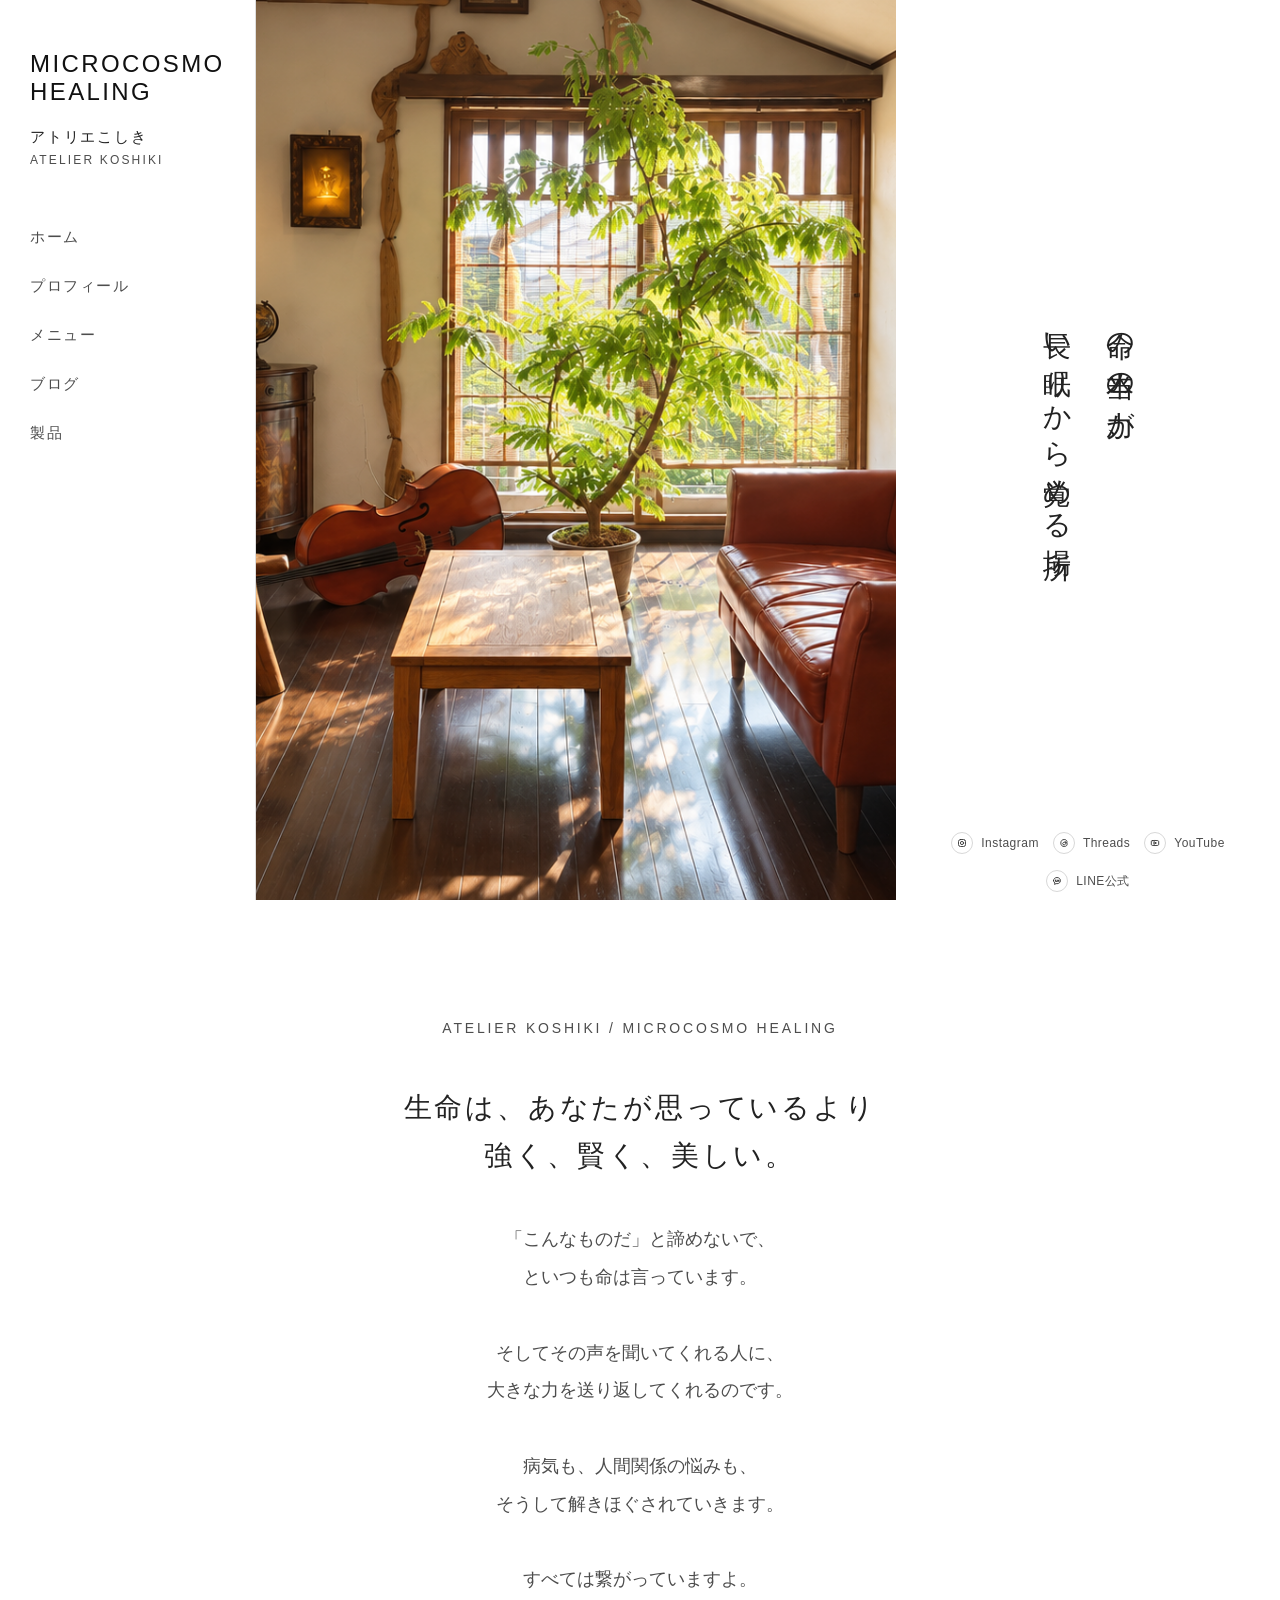
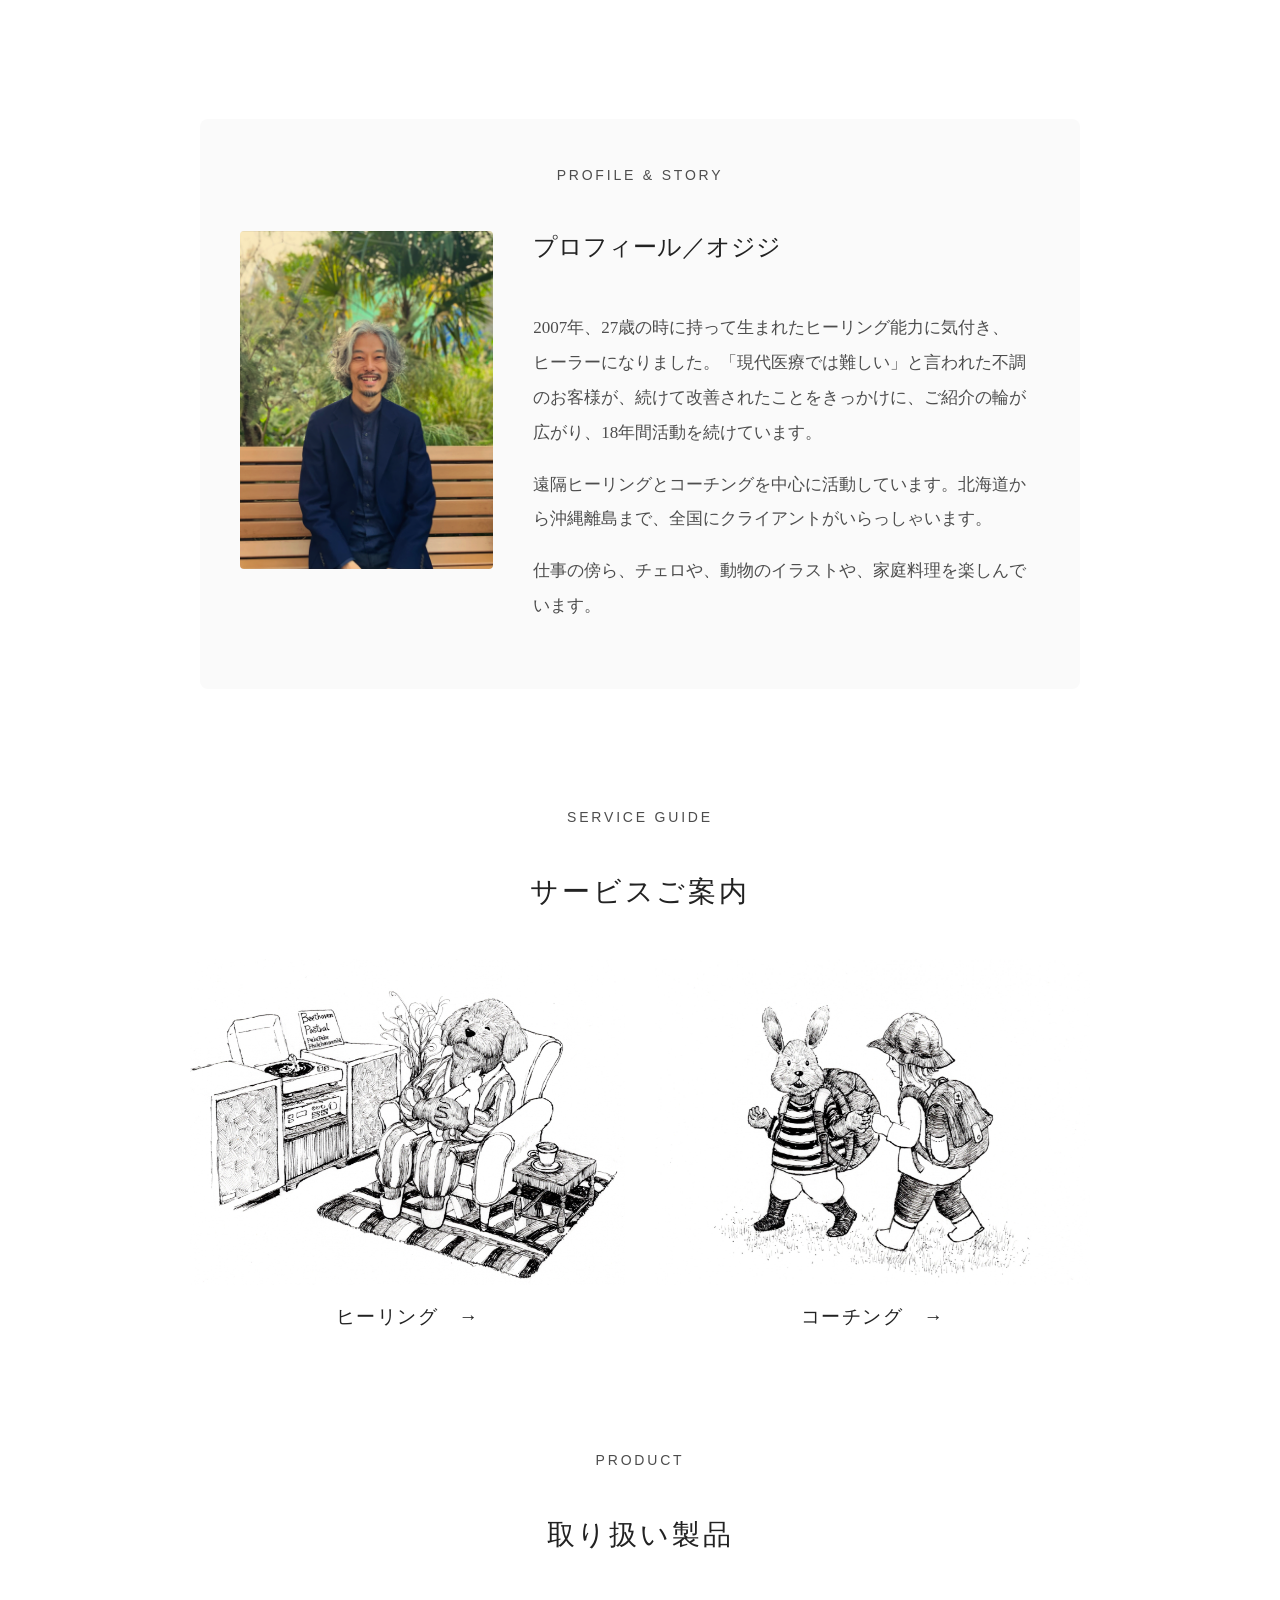
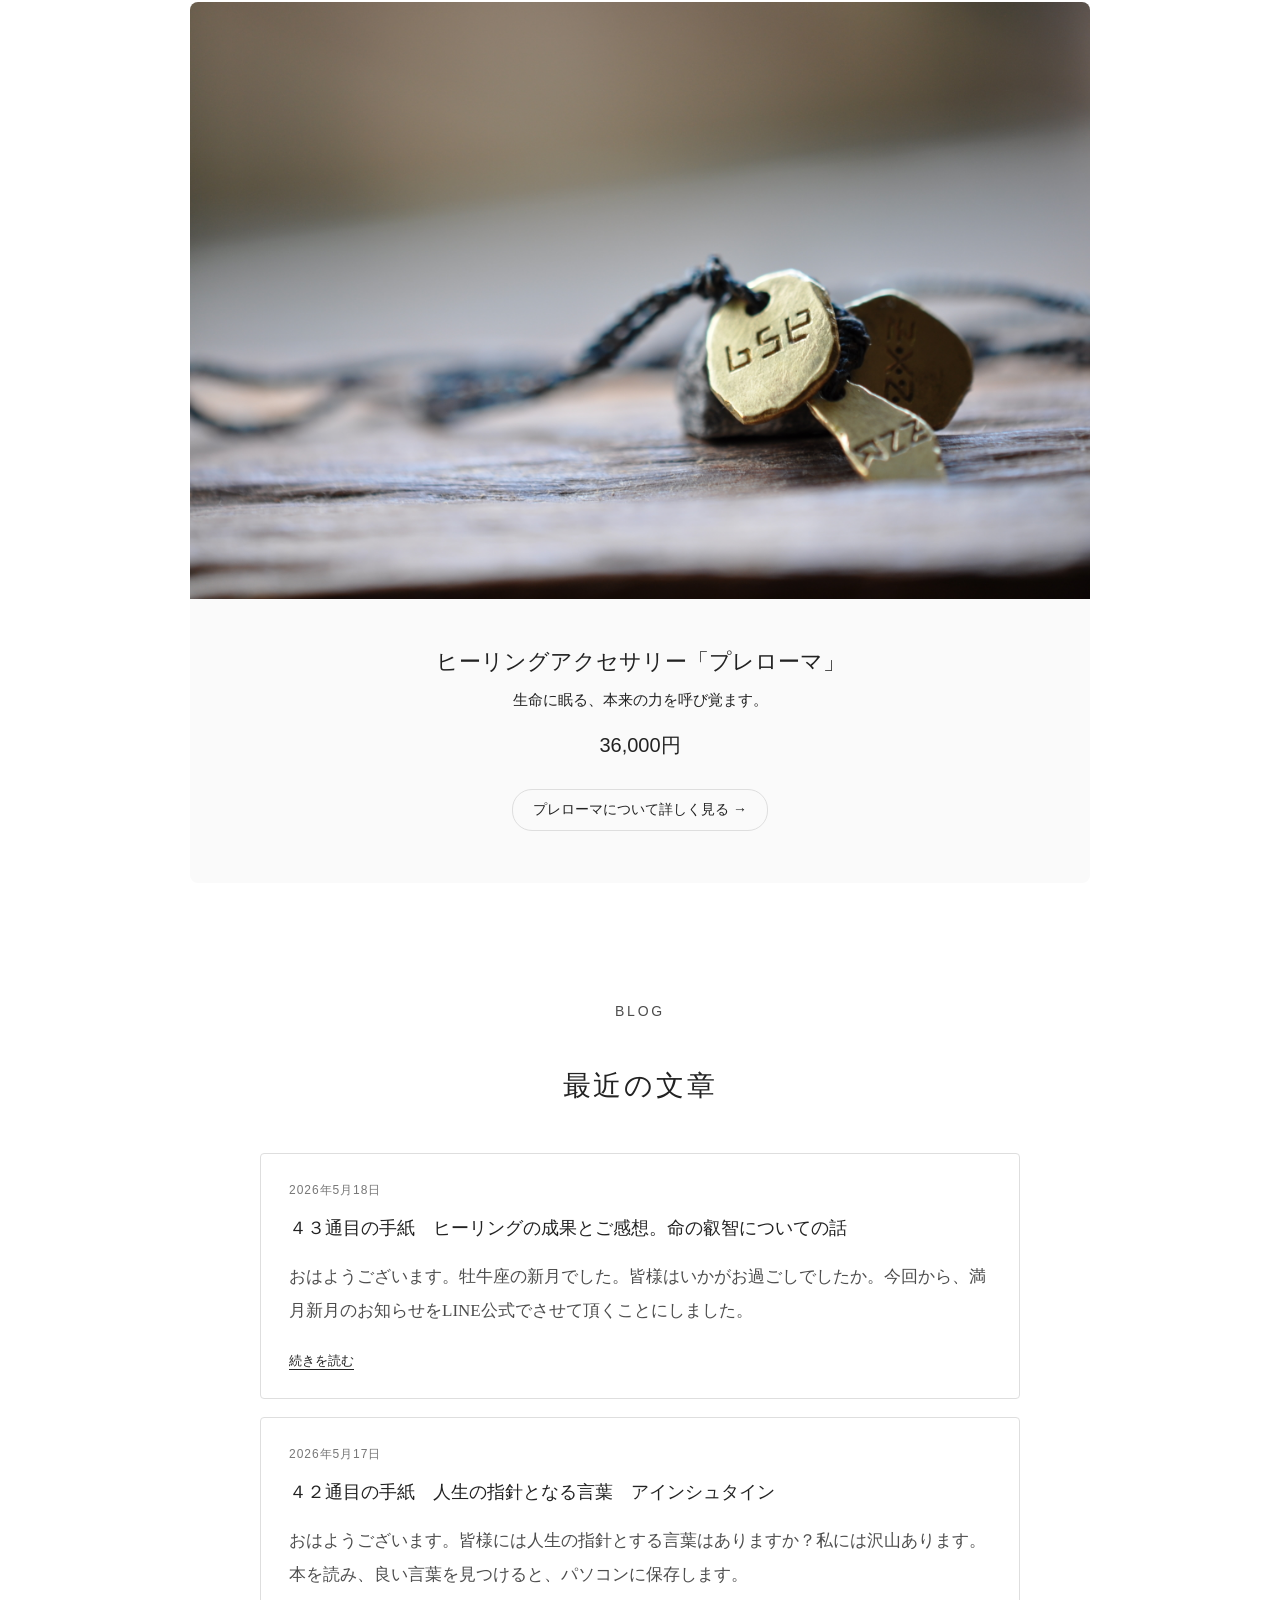
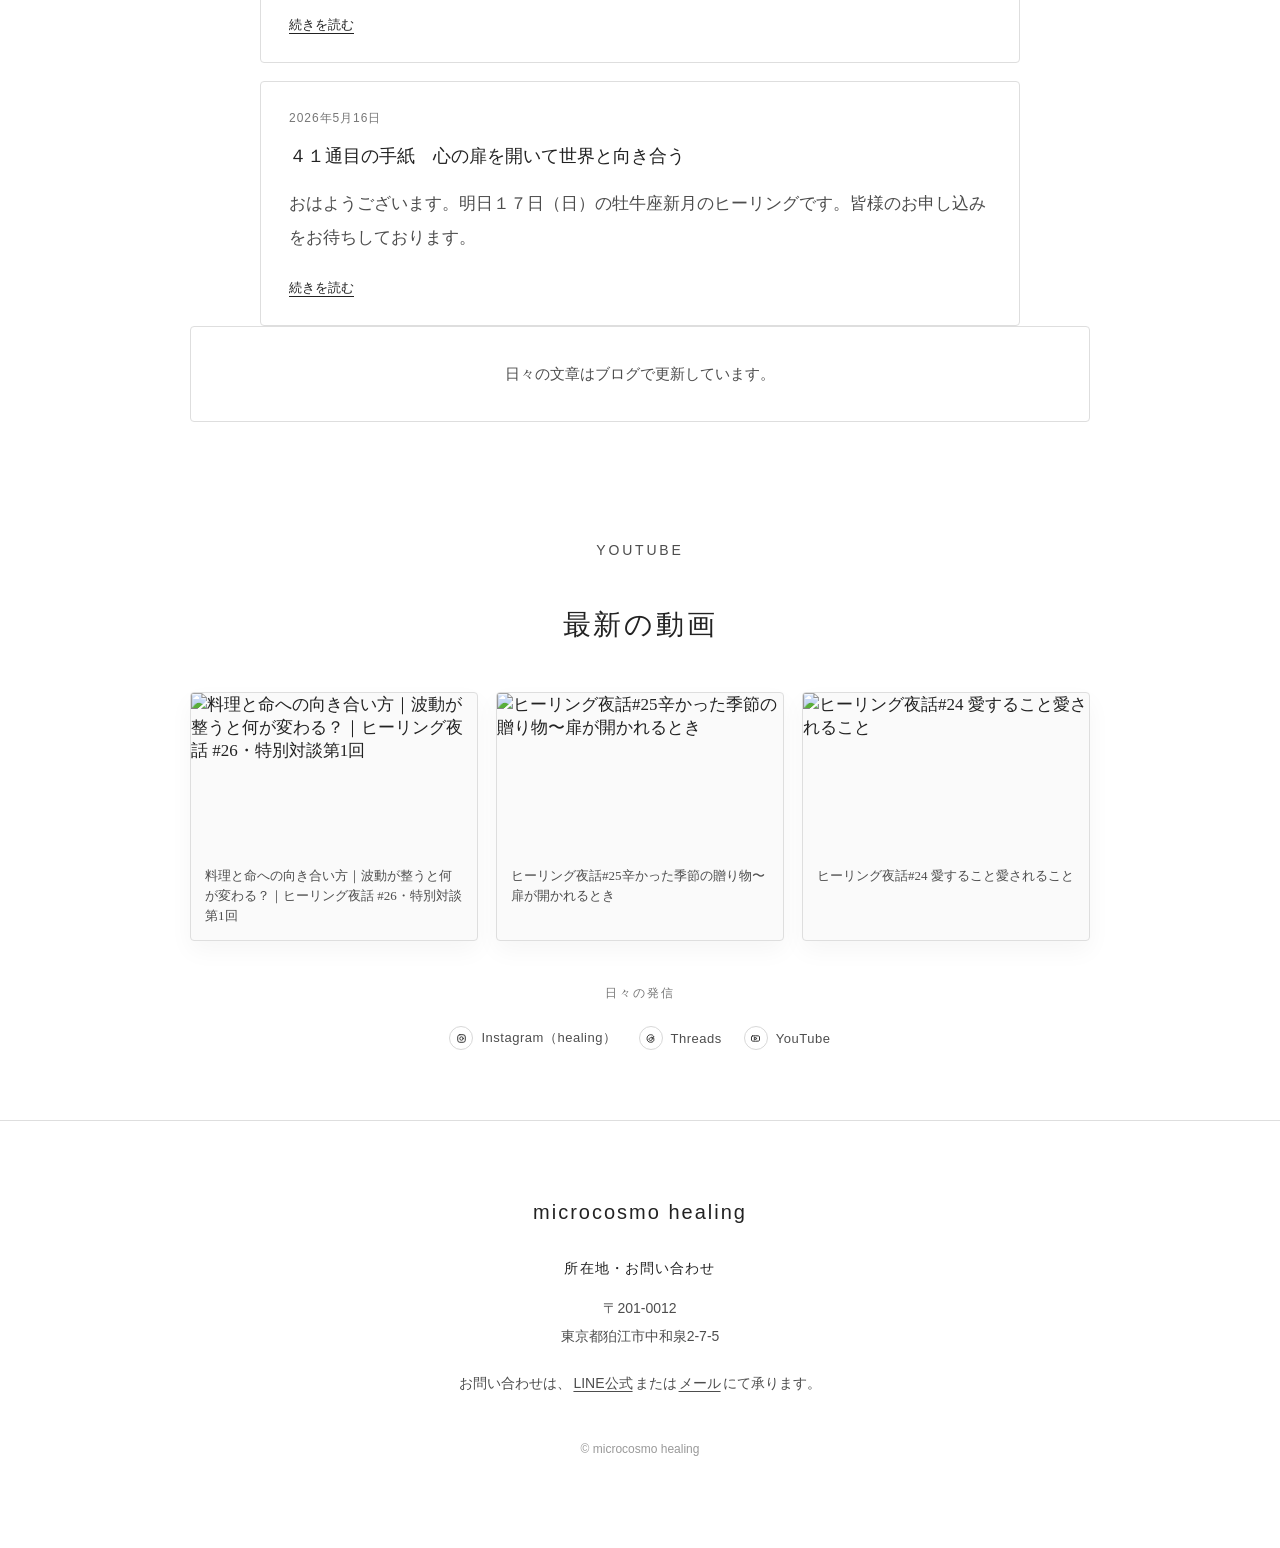
==== commit 597a3f53: "Update latest YouTube videos" ====
--- a/index.html
+++ b/index.html
@@ -1294,9 +1294,9 @@
     <h2 class="section-heading youtube-section-heading">最新の動画</h2>
     <div class="latest-videos" id="youtube-videos" aria-label="YouTube最新動画">
       <!-- YOUTUBE_VIDEOS_START -->
-      <a class="latest-video-card" href="https://www.youtube.com/watch?v=C2APrvdxv84" target="_blank" rel="noopener noreferrer" aria-label="料理と命への向き合い方｜波動が整うと何が変わる？【ヒーリング夜話 #26・特別対談第1回】をYouTubeで開く">
-        <img src="https://i.ytimg.com/vi/C2APrvdxv84/hqdefault.jpg" alt="料理と命への向き合い方｜波動が整うと何が変わる？【ヒーリング夜話 #26・特別対談第1回】" loading="lazy">
-        <span>料理と命への向き合い方｜波動が整うと何が変わる？【ヒーリング夜話 #26・特別対談第1回】</span>
+      <a class="latest-video-card" href="https://www.youtube.com/watch?v=C2APrvdxv84" target="_blank" rel="noopener noreferrer" aria-label="料理と命への向き合い方｜波動が整うと何が変わる？｜ヒーリング夜話 #26・特別対談第1回をYouTubeで開く">
+        <img src="https://i.ytimg.com/vi/C2APrvdxv84/hqdefault.jpg" alt="料理と命への向き合い方｜波動が整うと何が変わる？｜ヒーリング夜話 #26・特別対談第1回" loading="lazy">
+        <span>料理と命への向き合い方｜波動が整うと何が変わる？｜ヒーリング夜話 #26・特別対談第1回</span>
       </a>
       <a class="latest-video-card" href="https://www.youtube.com/watch?v=EnG-GmrGgPc" target="_blank" rel="noopener noreferrer" aria-label="ヒーリング夜話#25辛かった季節の贈り物〜扉が開かれるときをYouTubeで開く">
         <img src="https://i.ytimg.com/vi/EnG-GmrGgPc/hqdefault.jpg" alt="ヒーリング夜話#25辛かった季節の贈り物〜扉が開かれるとき" loading="lazy">
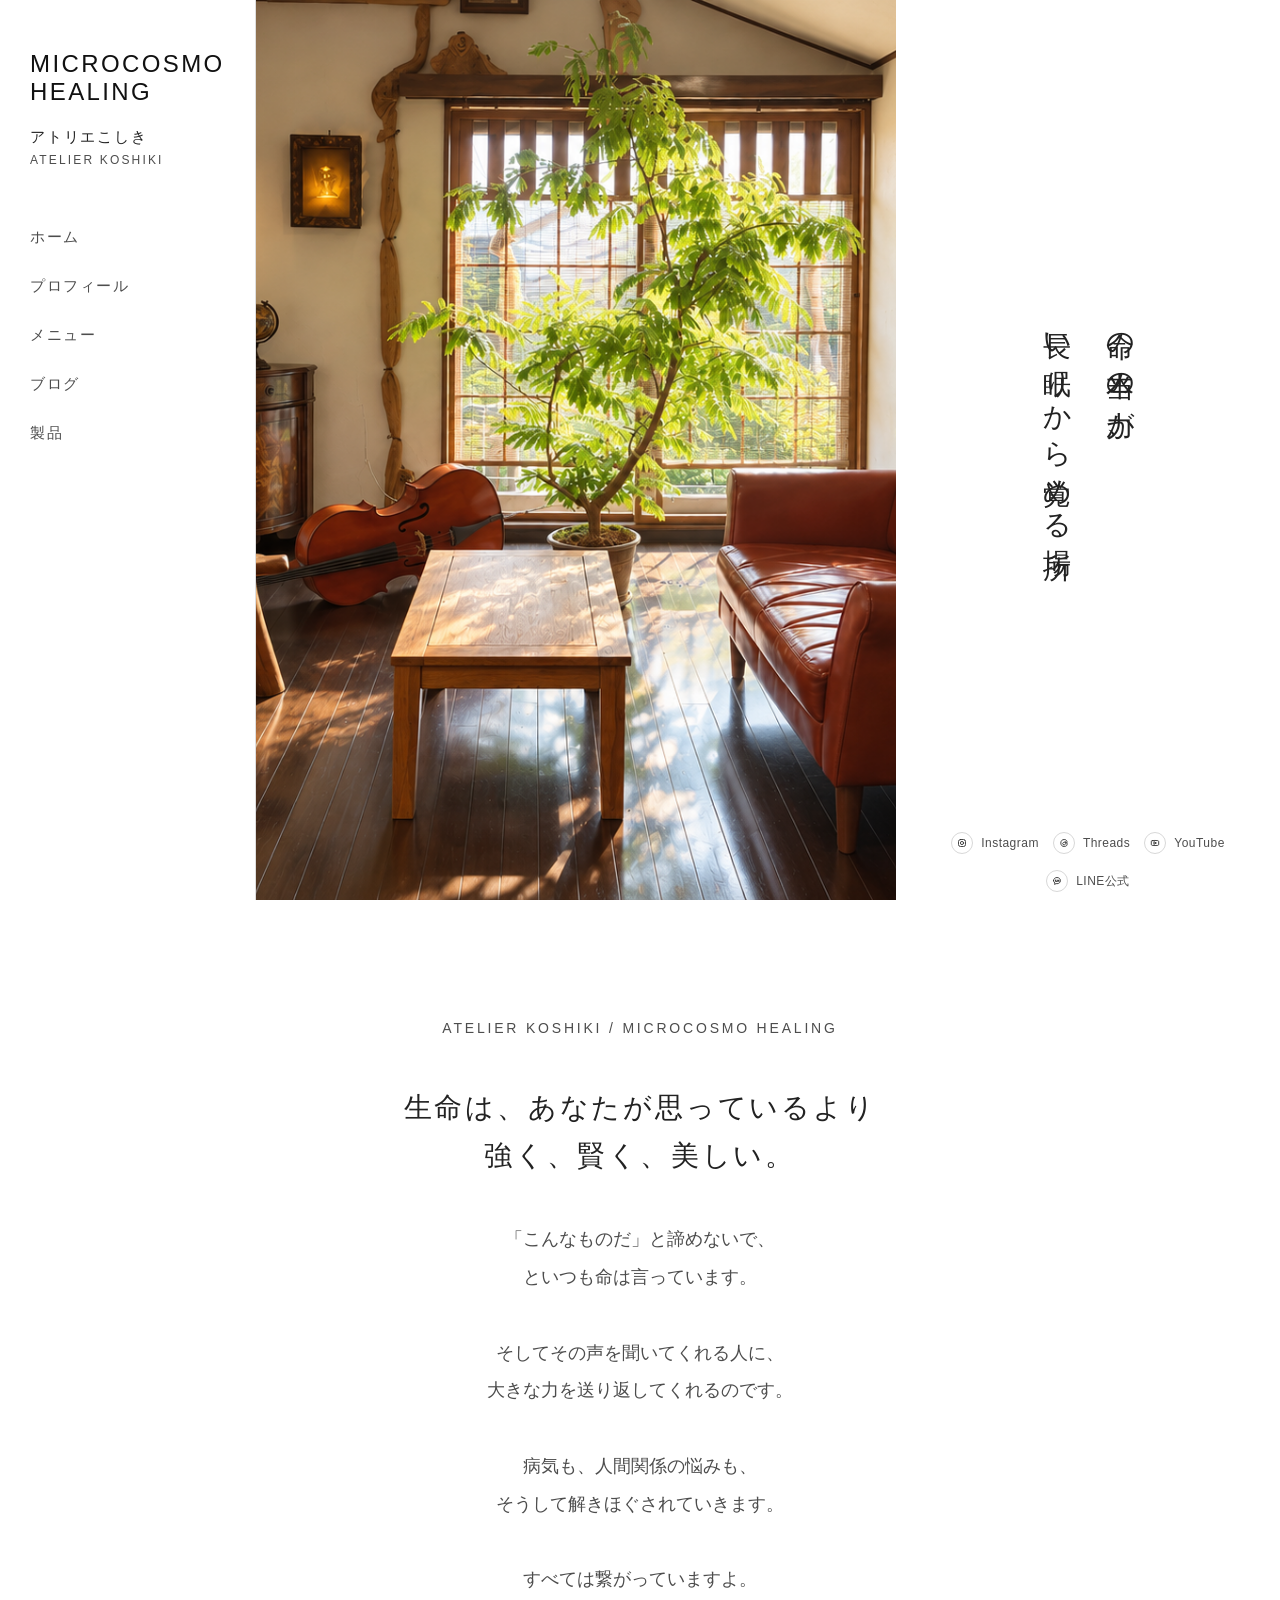
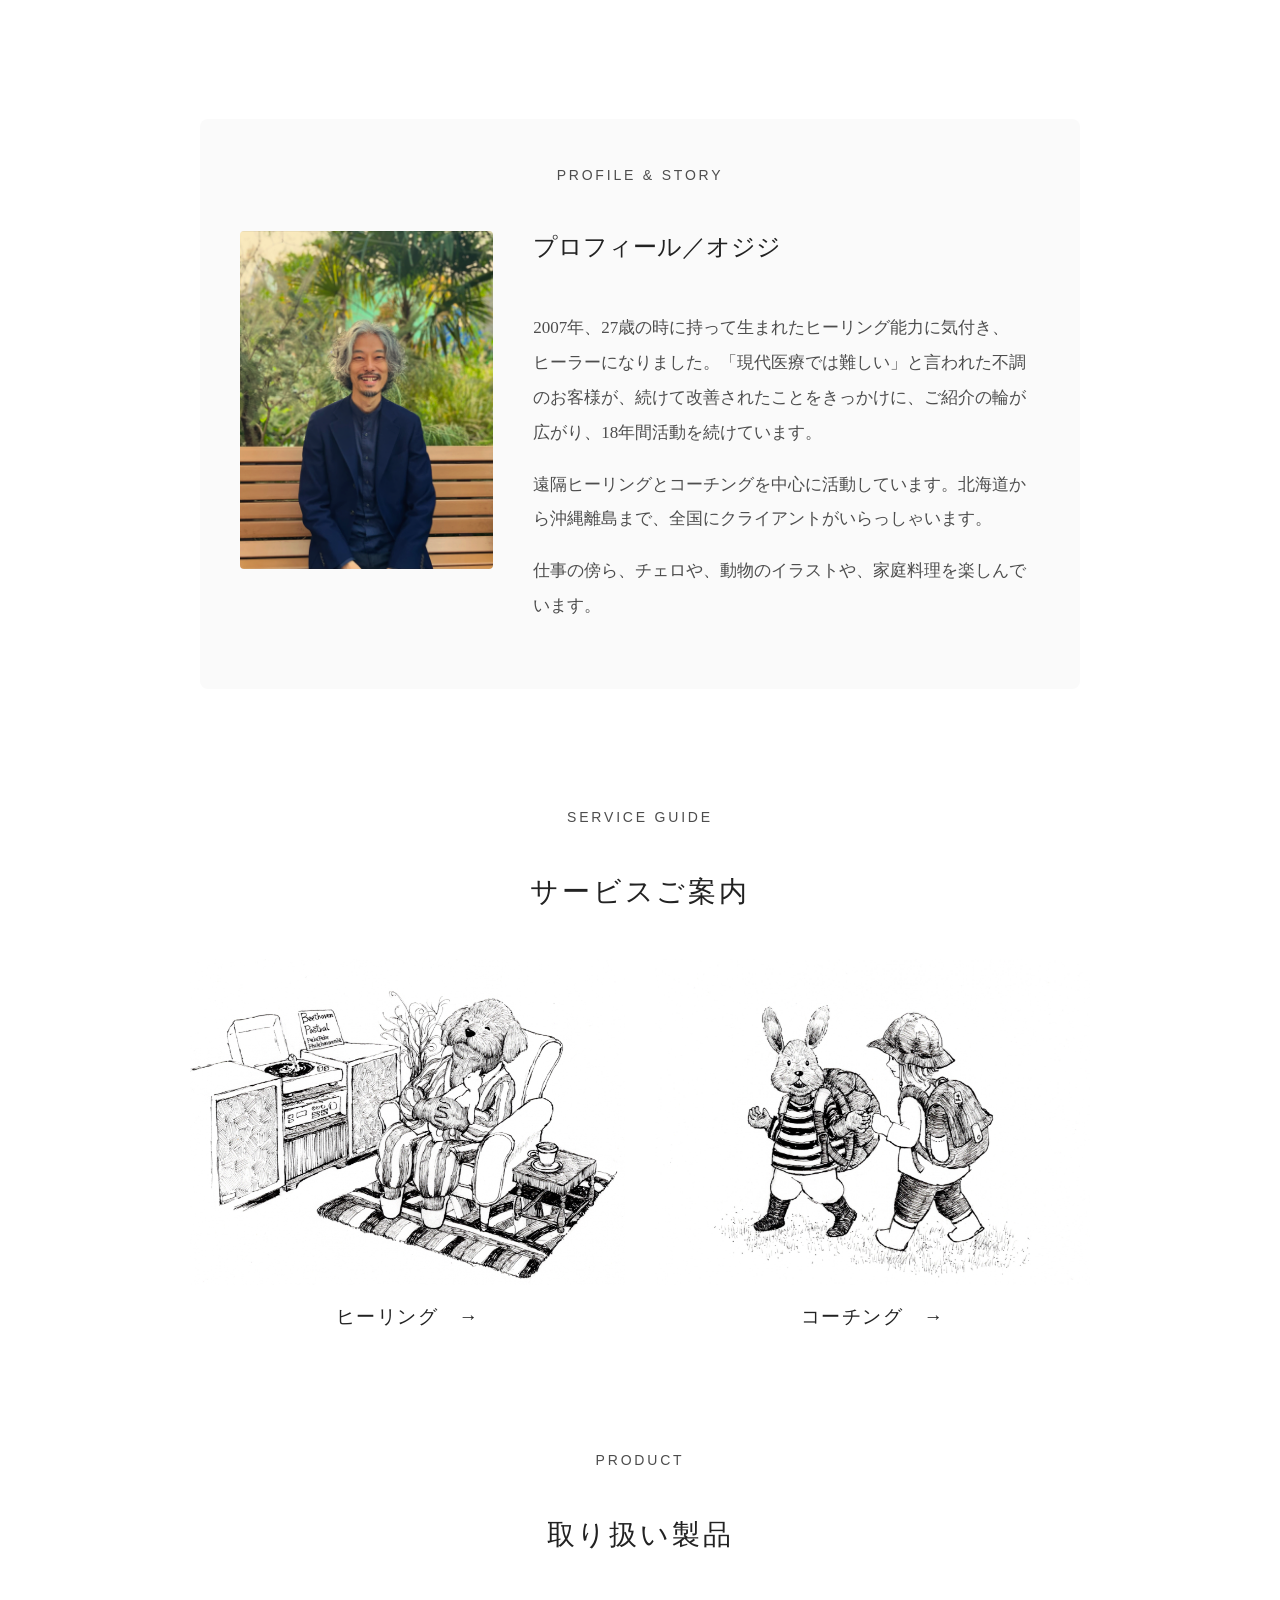
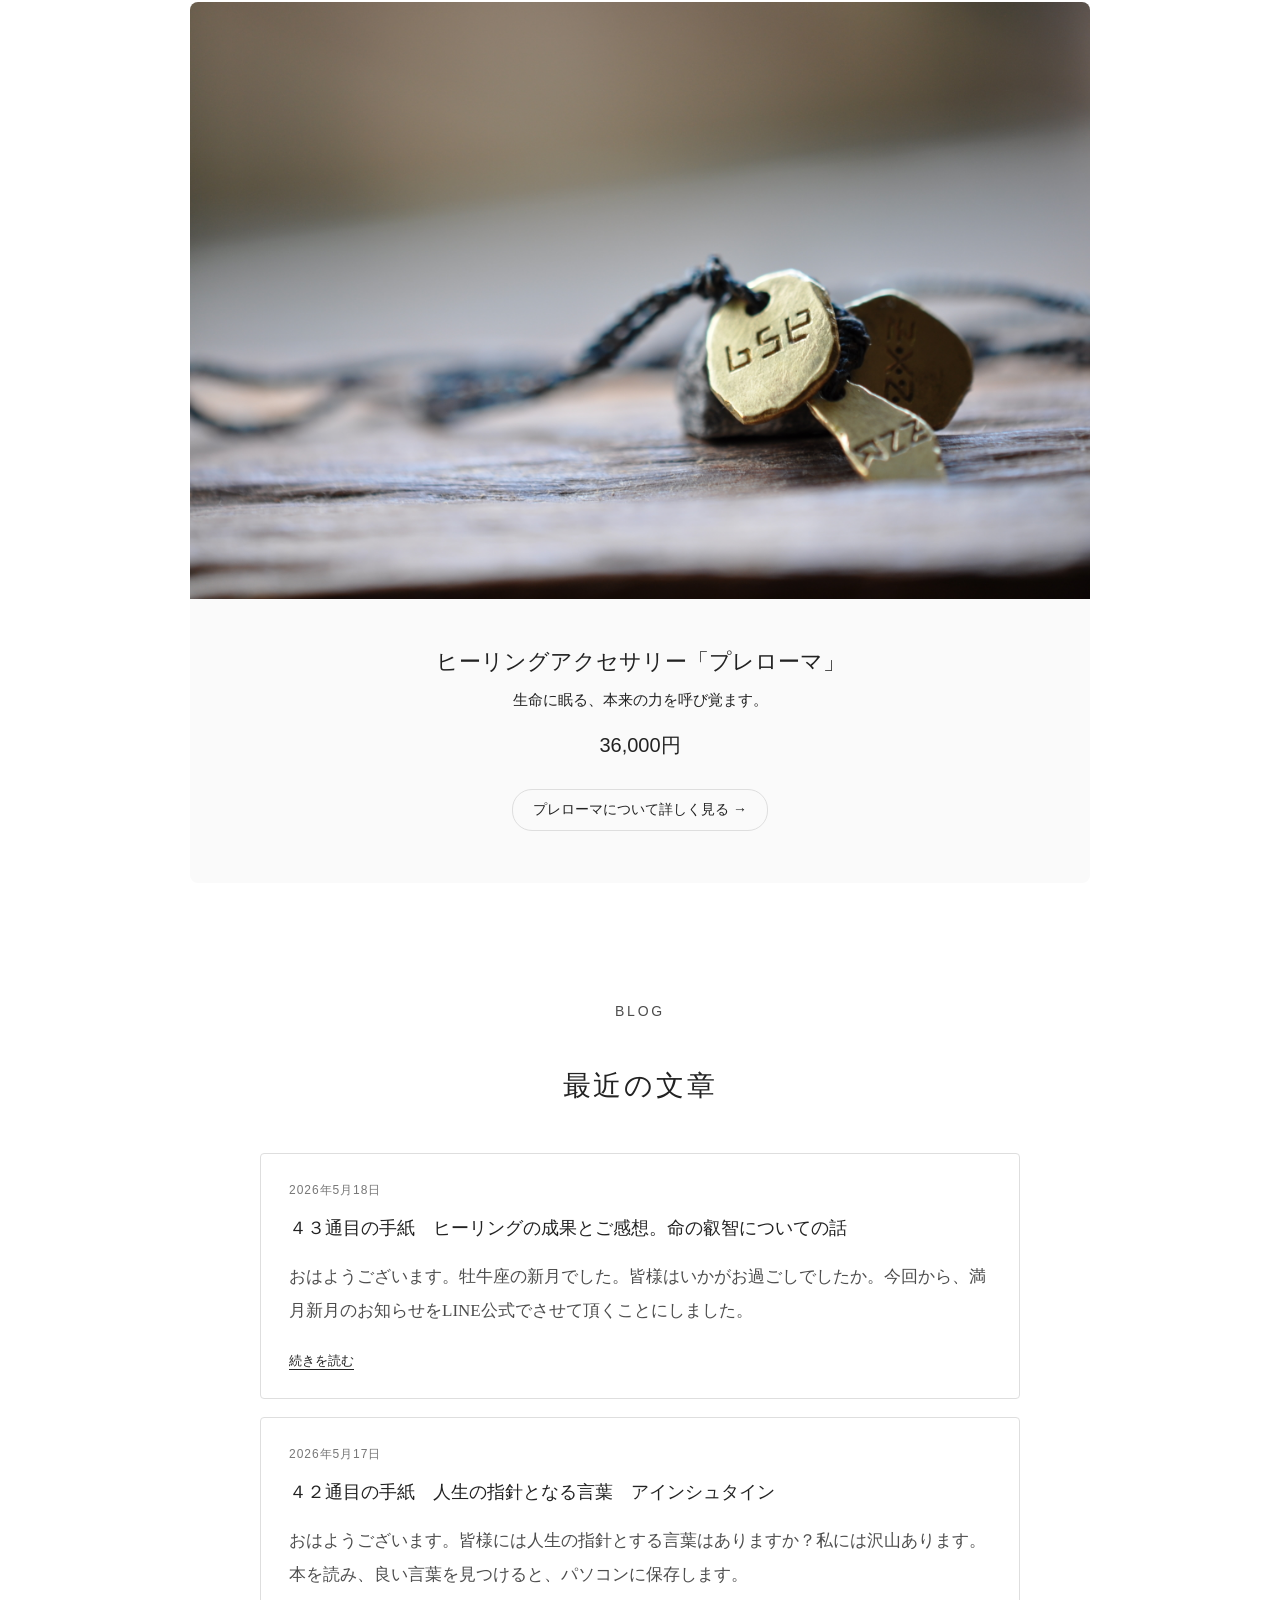
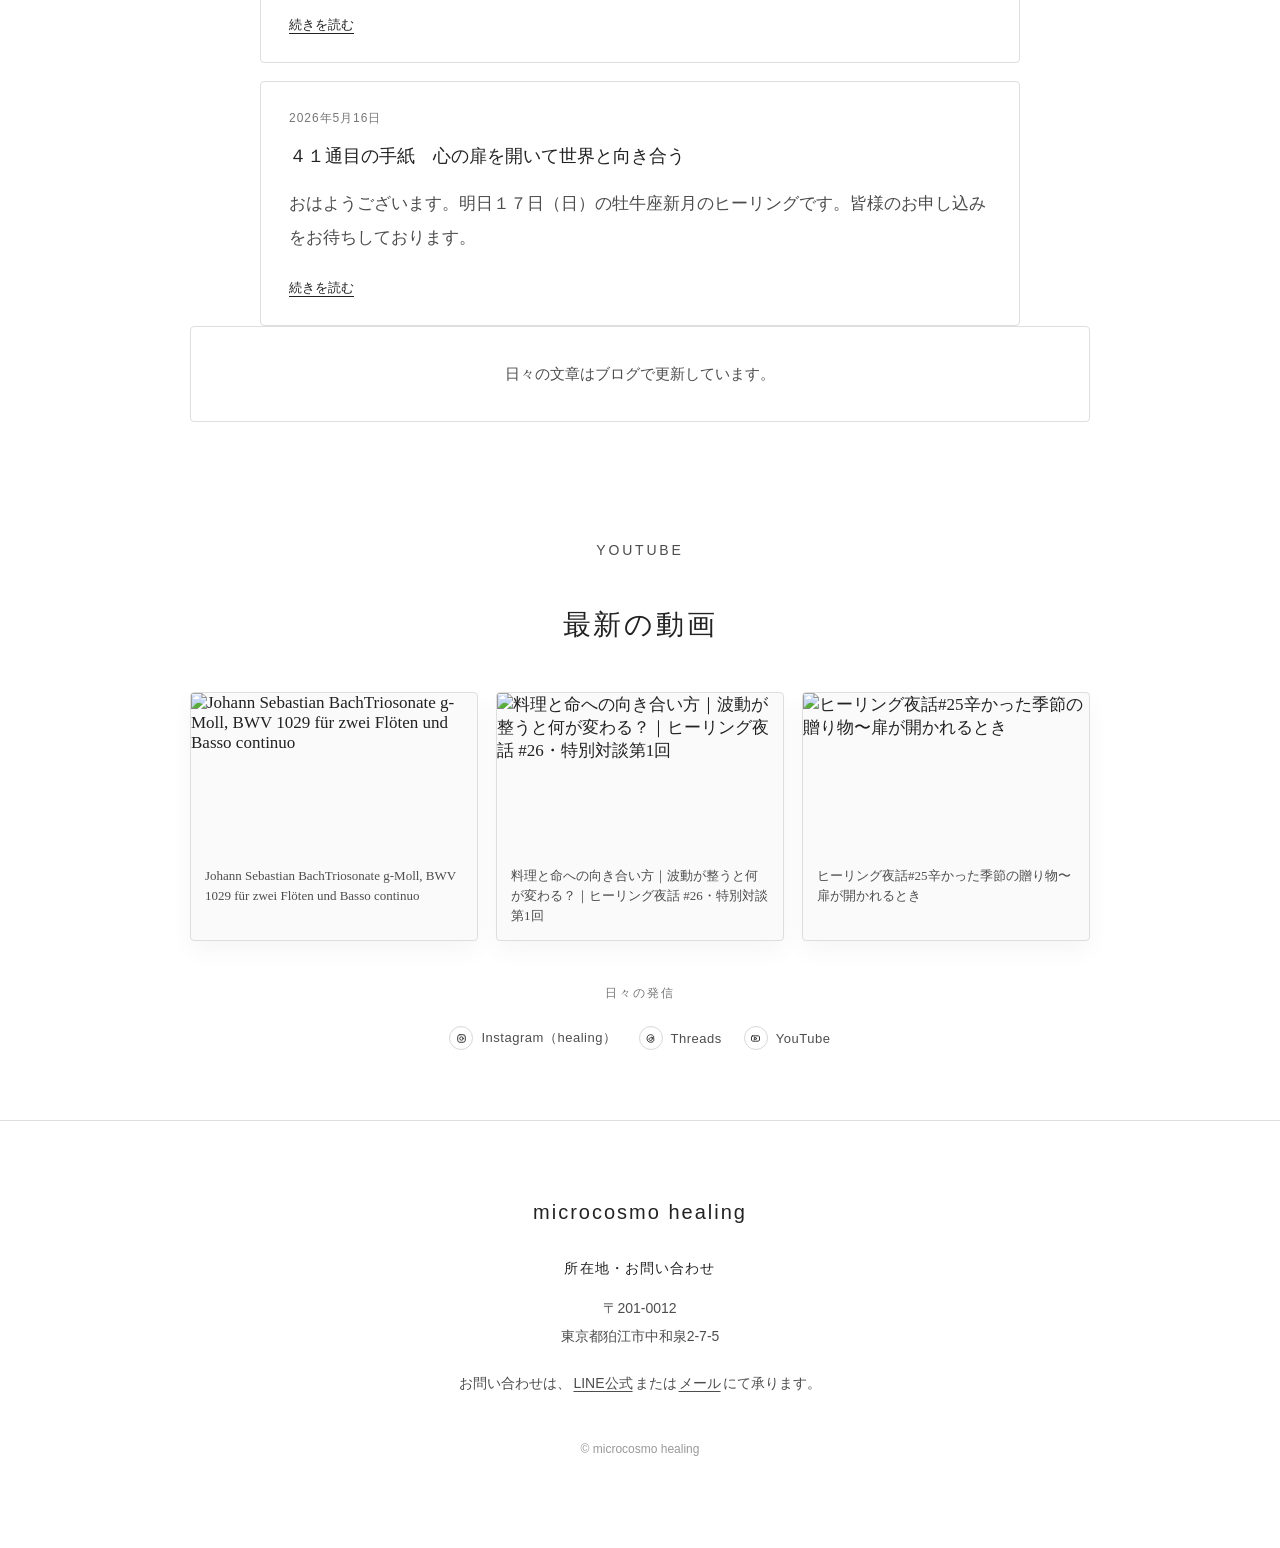
==== commit aeaf72a9: "Update latest YouTube videos" ====
--- a/index.html
+++ b/index.html
@@ -1294,6 +1294,10 @@
     <h2 class="section-heading youtube-section-heading">最新の動画</h2>
     <div class="latest-videos" id="youtube-videos" aria-label="YouTube最新動画">
       <!-- YOUTUBE_VIDEOS_START -->
+      <a class="latest-video-card" href="https://www.youtube.com/watch?v=5_ew1sutaKk" target="_blank" rel="noopener noreferrer" aria-label="Johann Sebastian BachTriosonate g-Moll, BWV 1029 für zwei Flöten und Basso continuoをYouTubeで開く">
+        <img src="https://i.ytimg.com/vi/5_ew1sutaKk/hqdefault.jpg" alt="Johann Sebastian BachTriosonate g-Moll, BWV 1029 für zwei Flöten und Basso continuo" loading="lazy">
+        <span>Johann Sebastian BachTriosonate g-Moll, BWV 1029 für zwei Flöten und Basso continuo</span>
+      </a>
       <a class="latest-video-card" href="https://www.youtube.com/watch?v=C2APrvdxv84" target="_blank" rel="noopener noreferrer" aria-label="料理と命への向き合い方｜波動が整うと何が変わる？｜ヒーリング夜話 #26・特別対談第1回をYouTubeで開く">
         <img src="https://i.ytimg.com/vi/C2APrvdxv84/hqdefault.jpg" alt="料理と命への向き合い方｜波動が整うと何が変わる？｜ヒーリング夜話 #26・特別対談第1回" loading="lazy">
         <span>料理と命への向き合い方｜波動が整うと何が変わる？｜ヒーリング夜話 #26・特別対談第1回</span>
@@ -1301,10 +1305,6 @@
       <a class="latest-video-card" href="https://www.youtube.com/watch?v=EnG-GmrGgPc" target="_blank" rel="noopener noreferrer" aria-label="ヒーリング夜話#25辛かった季節の贈り物〜扉が開かれるときをYouTubeで開く">
         <img src="https://i.ytimg.com/vi/EnG-GmrGgPc/hqdefault.jpg" alt="ヒーリング夜話#25辛かった季節の贈り物〜扉が開かれるとき" loading="lazy">
         <span>ヒーリング夜話#25辛かった季節の贈り物〜扉が開かれるとき</span>
-      </a>
-      <a class="latest-video-card" href="https://www.youtube.com/watch?v=D_c7EIXn9c8" target="_blank" rel="noopener noreferrer" aria-label="ヒーリング夜話#24 愛すること愛されることをYouTubeで開く">
-        <img src="https://i.ytimg.com/vi/D_c7EIXn9c8/hqdefault.jpg" alt="ヒーリング夜話#24 愛すること愛されること" loading="lazy">
-        <span>ヒーリング夜話#24 愛すること愛されること</span>
       </a>
       <!-- YOUTUBE_VIDEOS_END -->
     </div>
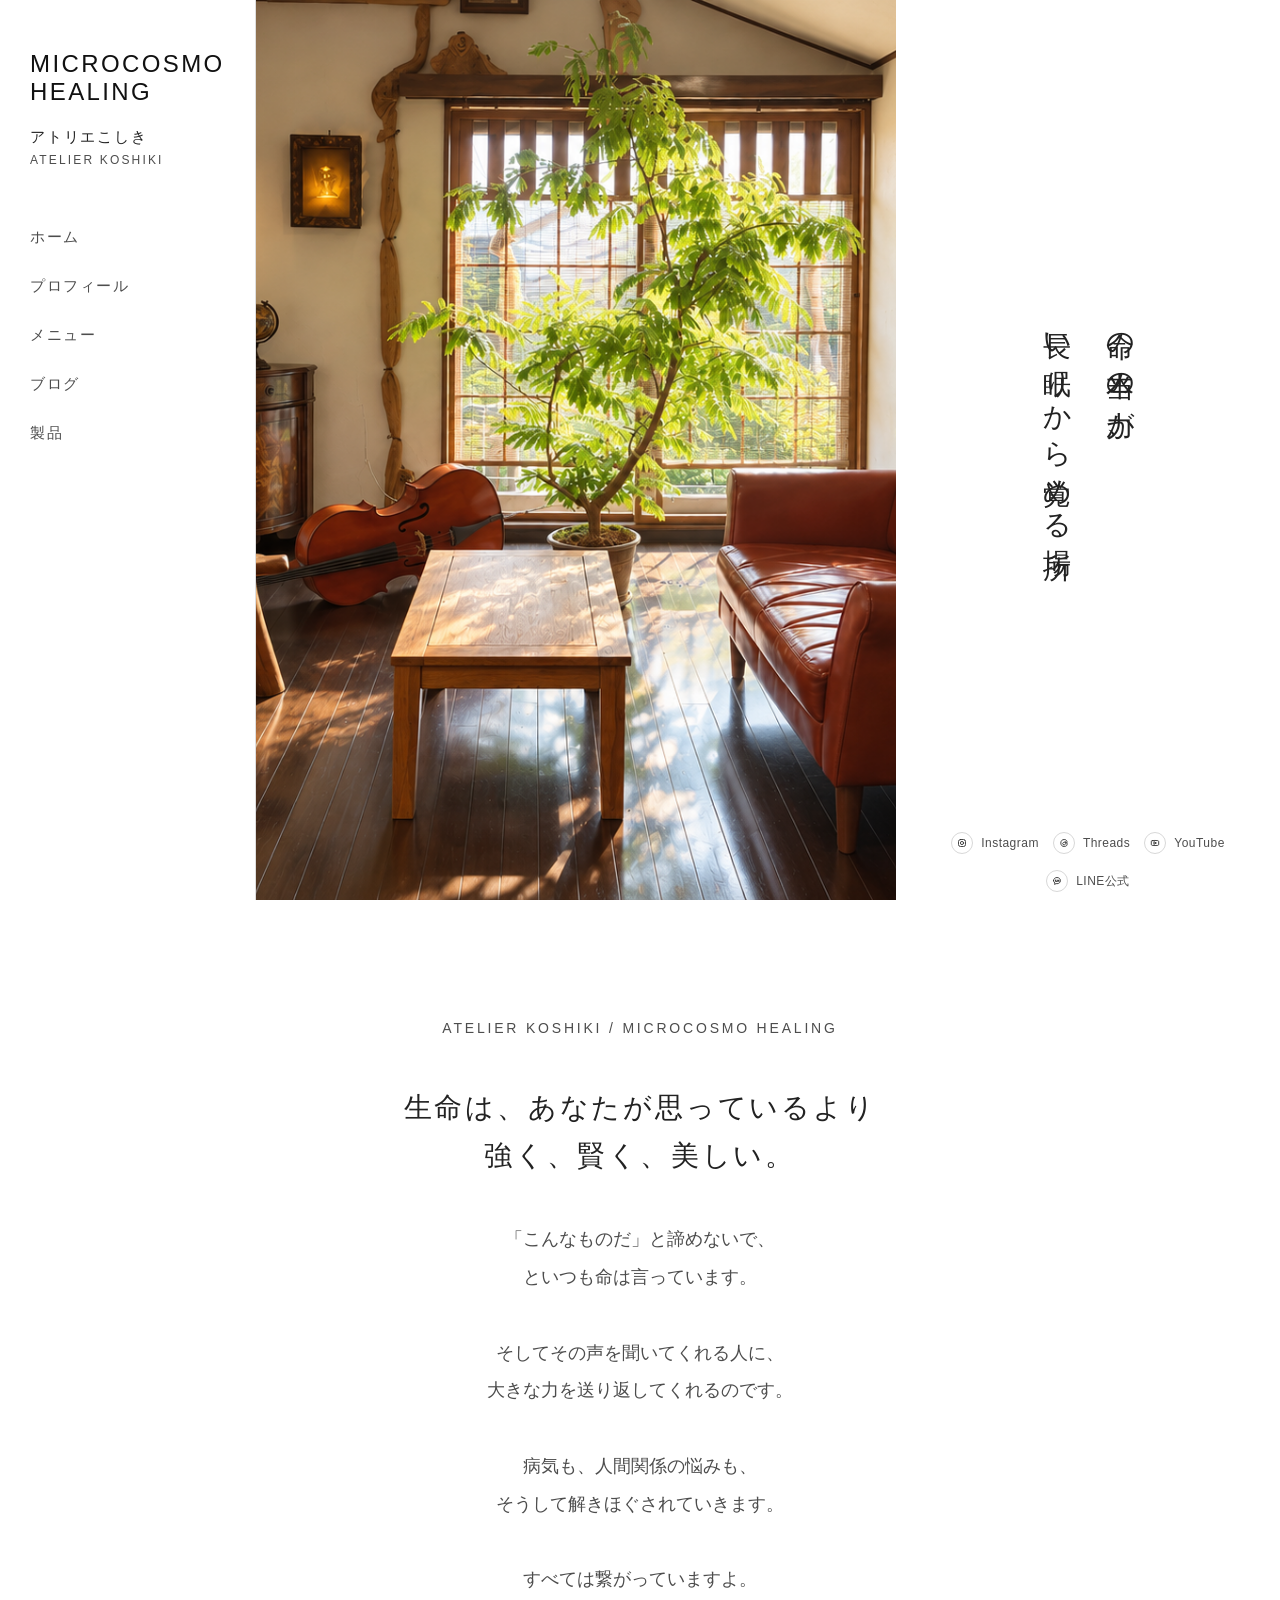
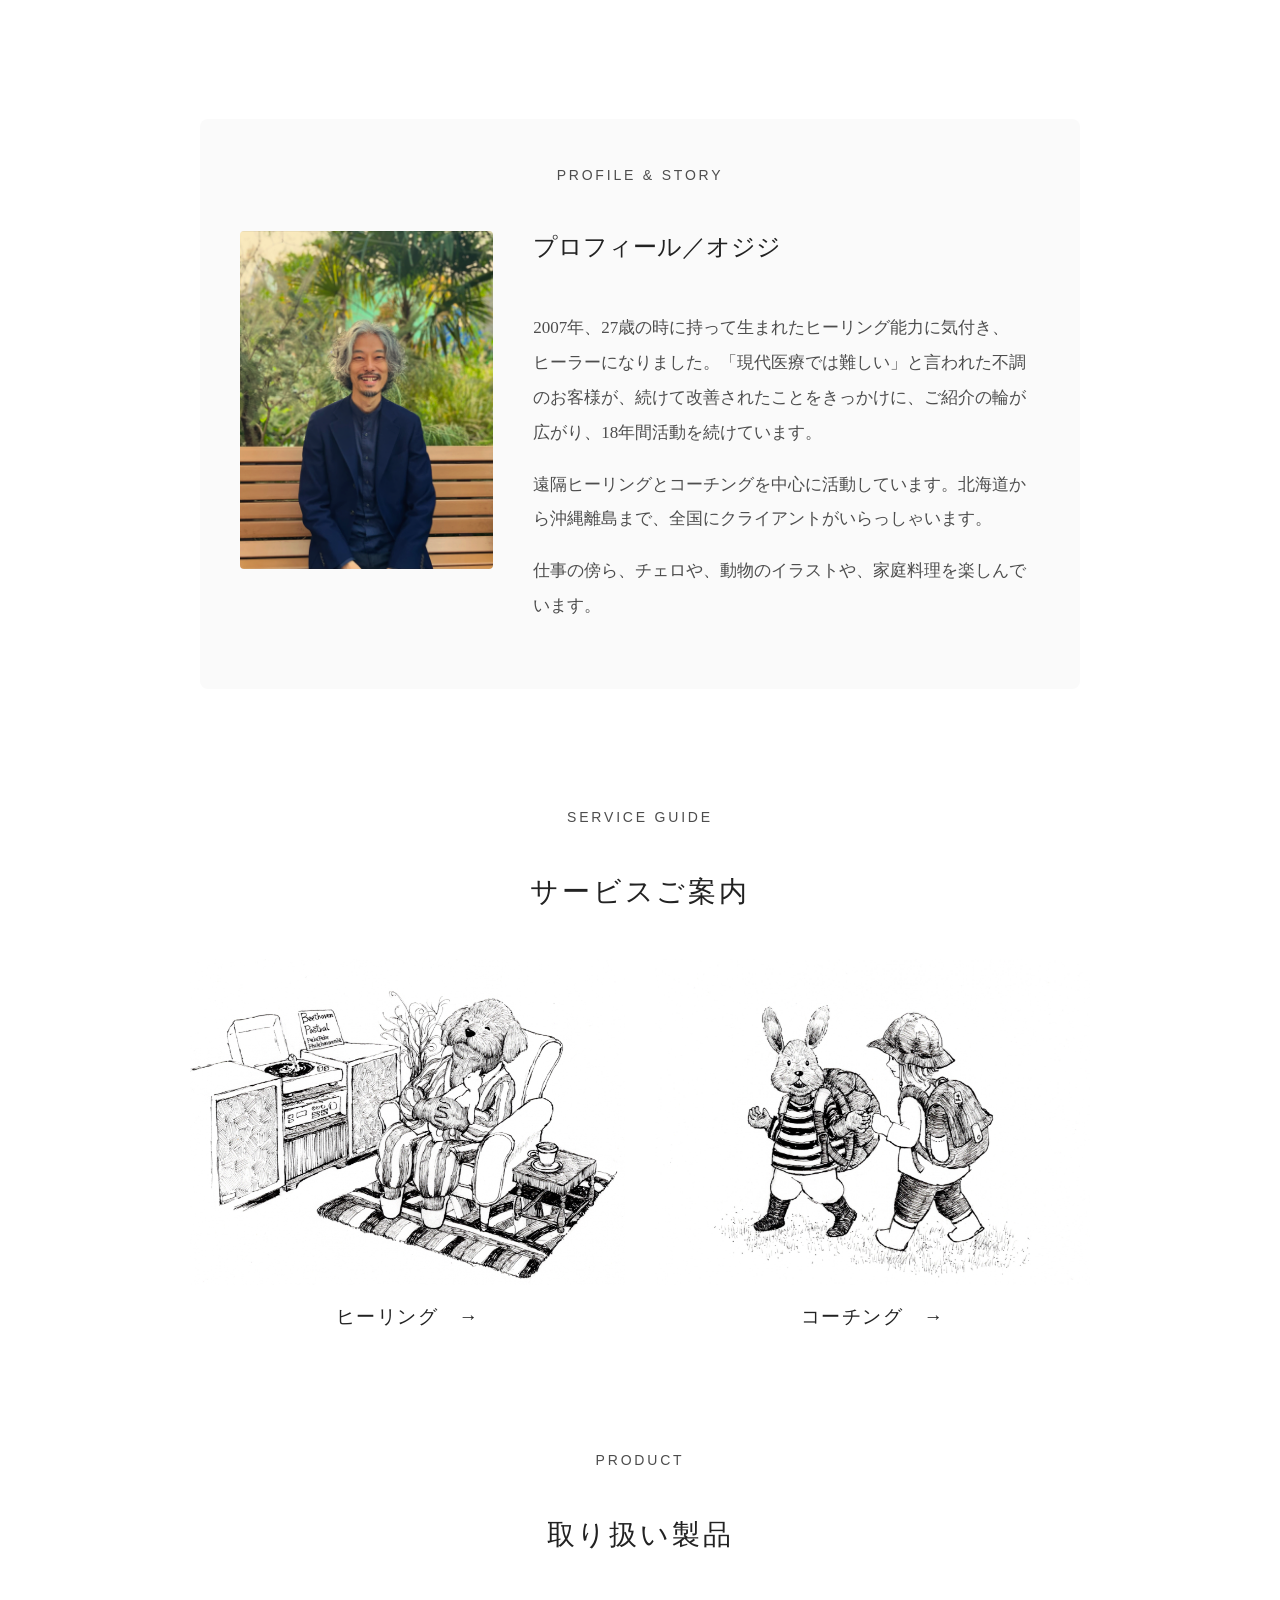
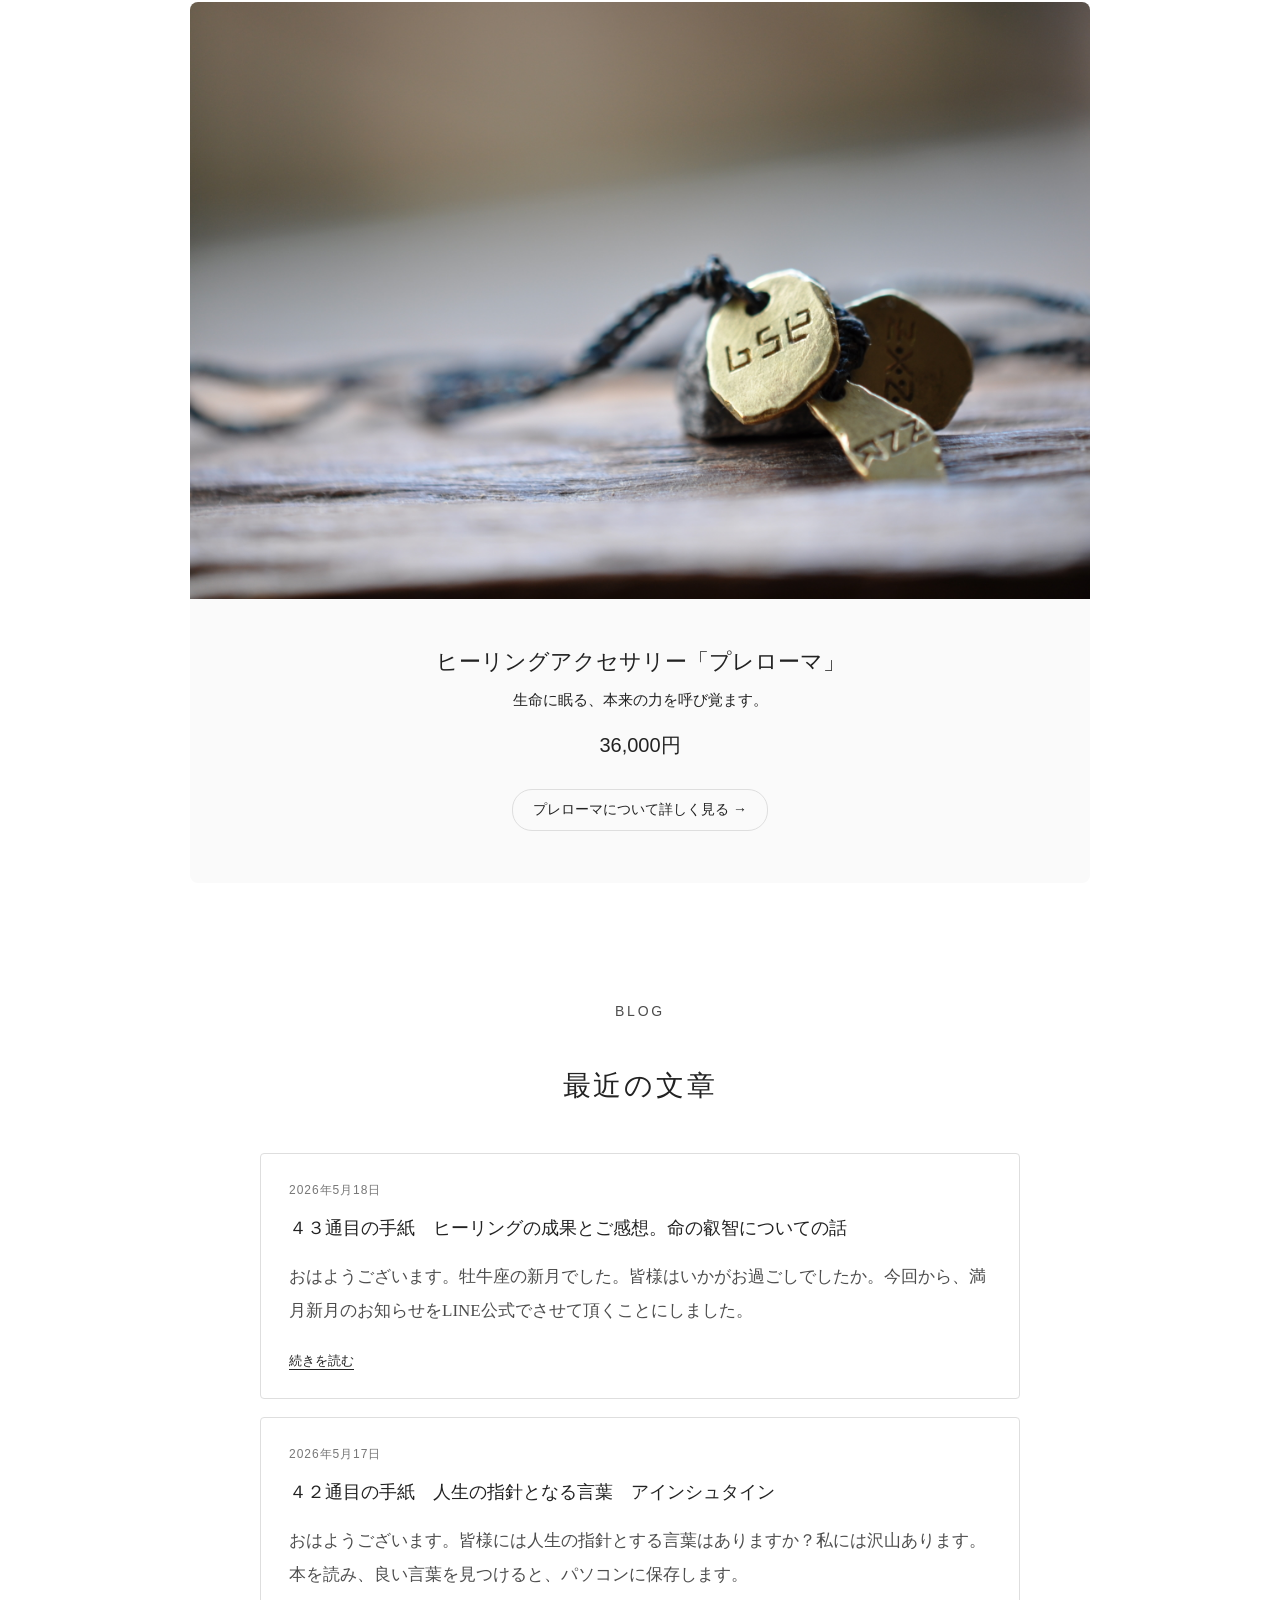
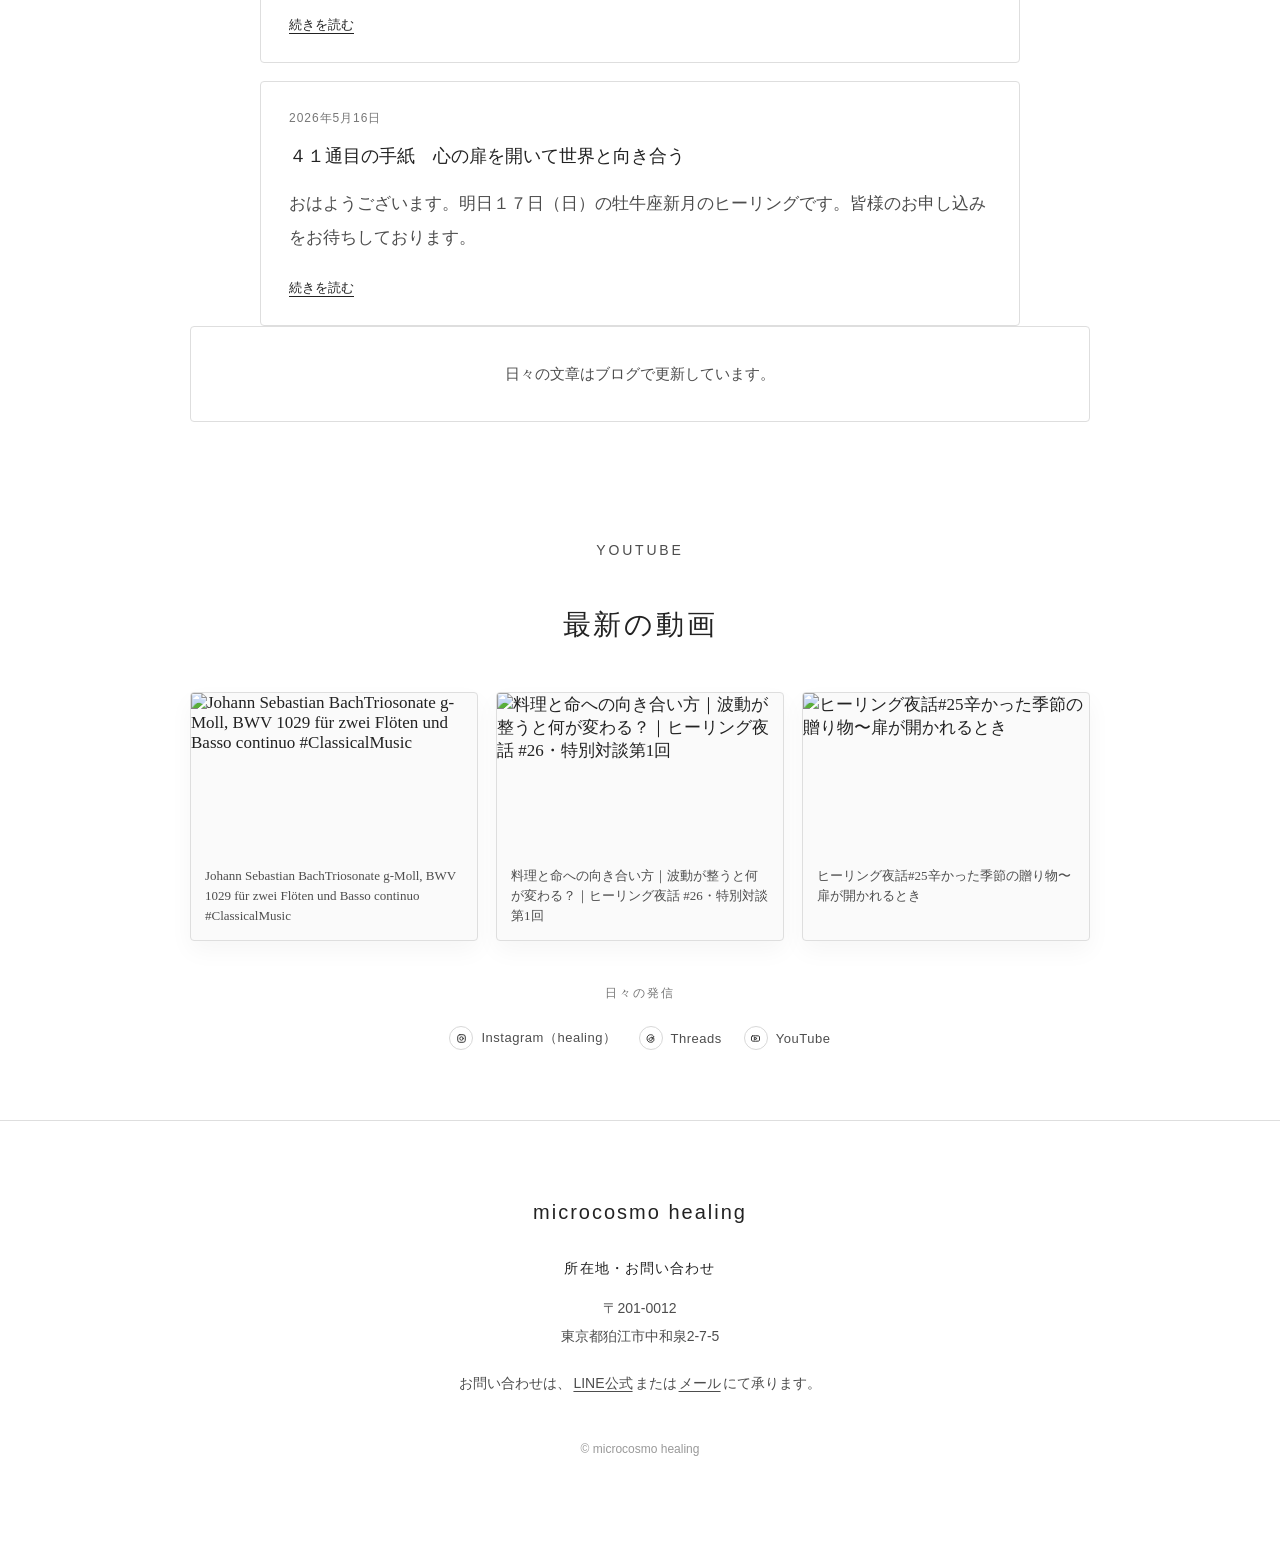
==== commit b785f361: "Update latest YouTube videos" ====
--- a/index.html
+++ b/index.html
@@ -1294,9 +1294,9 @@
     <h2 class="section-heading youtube-section-heading">最新の動画</h2>
     <div class="latest-videos" id="youtube-videos" aria-label="YouTube最新動画">
       <!-- YOUTUBE_VIDEOS_START -->
-      <a class="latest-video-card" href="https://www.youtube.com/watch?v=5_ew1sutaKk" target="_blank" rel="noopener noreferrer" aria-label="Johann Sebastian BachTriosonate g-Moll, BWV 1029 für zwei Flöten und Basso continuoをYouTubeで開く">
-        <img src="https://i.ytimg.com/vi/5_ew1sutaKk/hqdefault.jpg" alt="Johann Sebastian BachTriosonate g-Moll, BWV 1029 für zwei Flöten und Basso continuo" loading="lazy">
-        <span>Johann Sebastian BachTriosonate g-Moll, BWV 1029 für zwei Flöten und Basso continuo</span>
+      <a class="latest-video-card" href="https://www.youtube.com/watch?v=5_ew1sutaKk" target="_blank" rel="noopener noreferrer" aria-label="Johann Sebastian BachTriosonate g-Moll, BWV 1029 für zwei Flöten und Basso continuo #ClassicalMusicをYouTubeで開く">
+        <img src="https://i.ytimg.com/vi/5_ew1sutaKk/hqdefault.jpg" alt="Johann Sebastian BachTriosonate g-Moll, BWV 1029 für zwei Flöten und Basso continuo #ClassicalMusic" loading="lazy">
+        <span>Johann Sebastian BachTriosonate g-Moll, BWV 1029 für zwei Flöten und Basso continuo #ClassicalMusic</span>
       </a>
       <a class="latest-video-card" href="https://www.youtube.com/watch?v=C2APrvdxv84" target="_blank" rel="noopener noreferrer" aria-label="料理と命への向き合い方｜波動が整うと何が変わる？｜ヒーリング夜話 #26・特別対談第1回をYouTubeで開く">
         <img src="https://i.ytimg.com/vi/C2APrvdxv84/hqdefault.jpg" alt="料理と命への向き合い方｜波動が整うと何が変わる？｜ヒーリング夜話 #26・特別対談第1回" loading="lazy">
